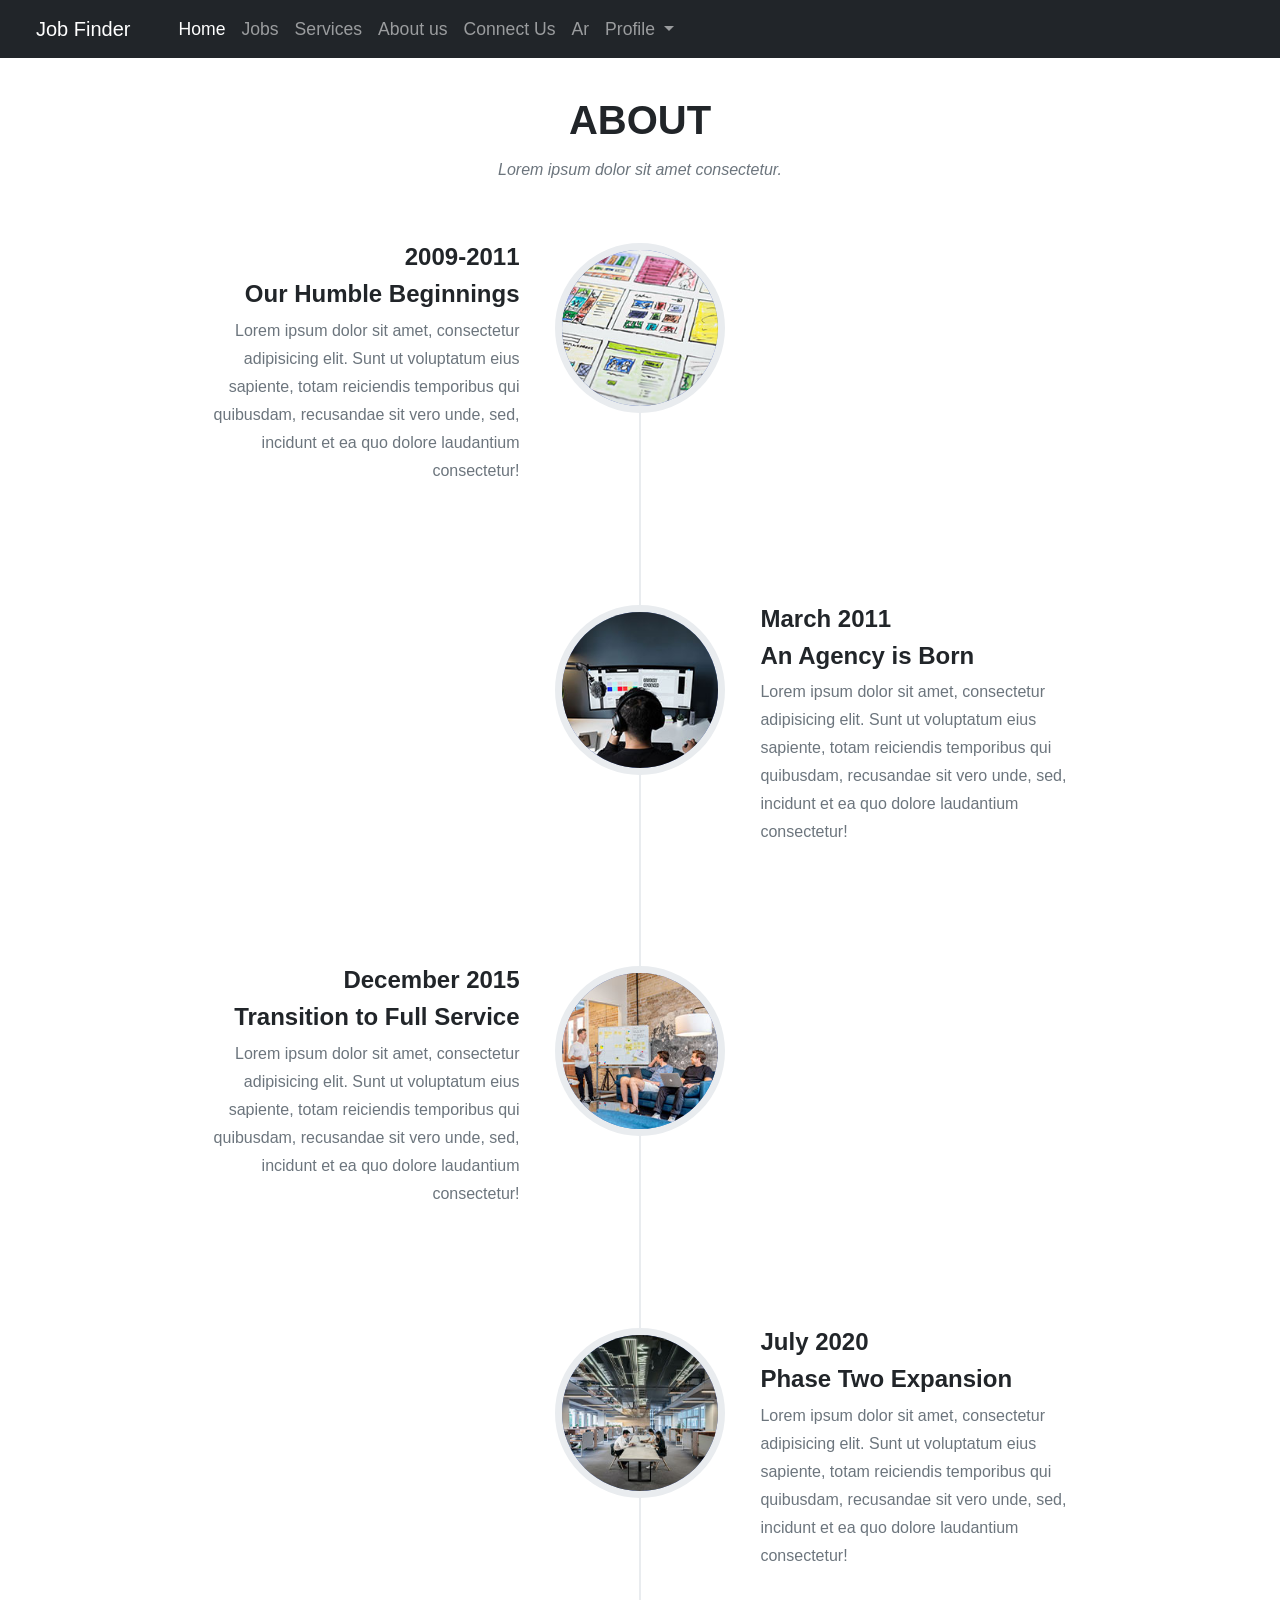
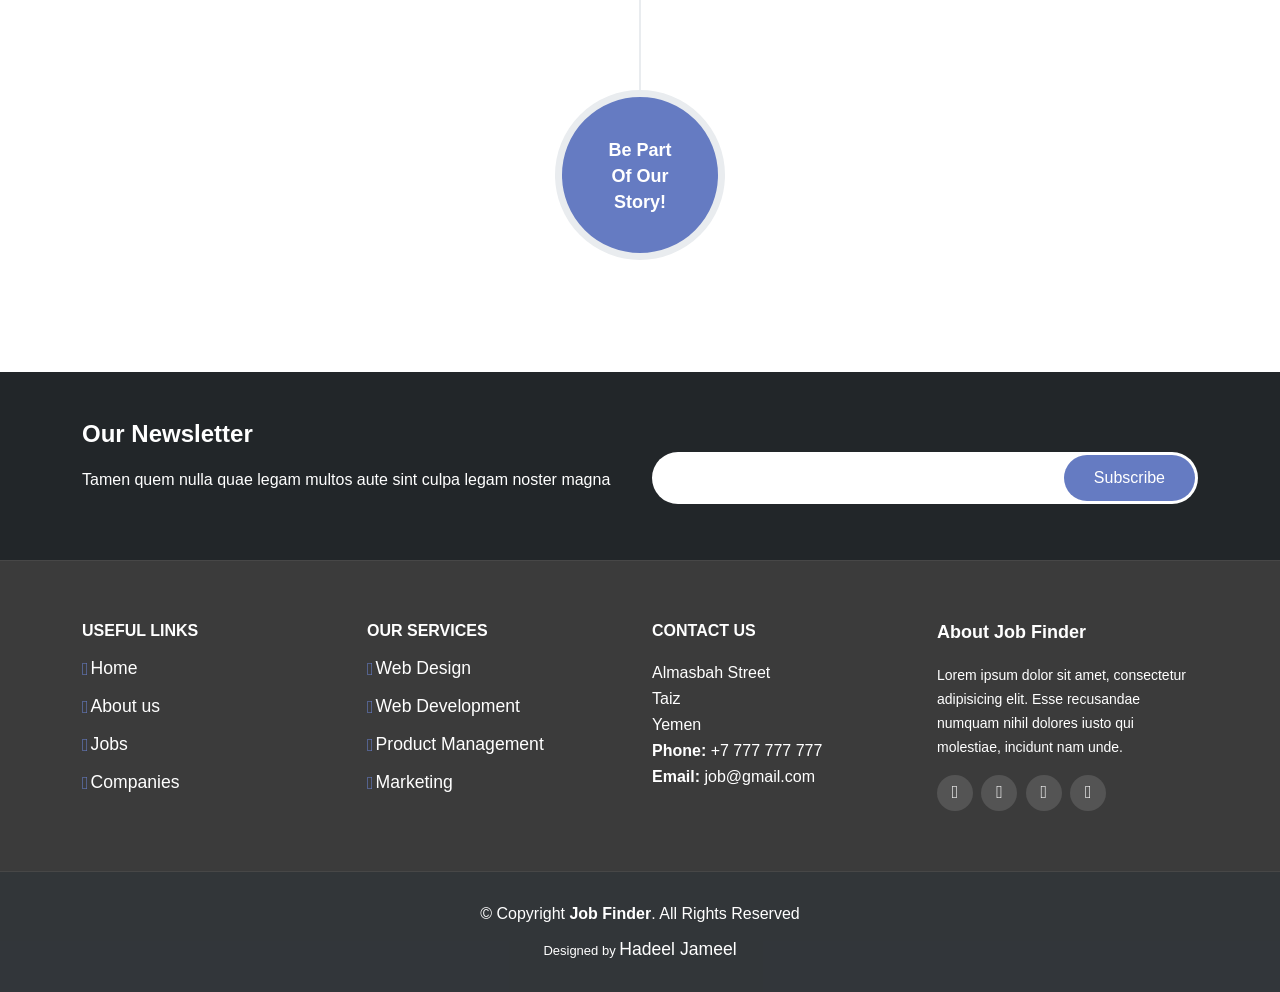
==== pages/about.html @ 4962c785 "about, connect us, and un commplet home pages" ====
<!DOCTYPE html>
<html lang="en">
<head>
    <meta charset="UTF-8">
    <meta http-equiv="X-UA-Compatible" content="IE=edge">
    <meta name="viewport" content="width=device-width, initial-scale=1.0">
    
     <link href="../css/bootstrap.min.css" rel="stylesheet">
    <link href="../css/boxicons.min.css" rel="stylesheet">
    <link href="../css/custom.css" rel="stylesheet">
    <link href="../css/footer.css" rel="stylesheet">

    <title>About Us</title>
</head>
<body>
         <!-- nav -->
   <nav class="navbar navbar-expand-md navbar-dark bg-dark fixed-top text-white">
    <div class="container-fluid d-flex justify-content-between">
      <div class="d-flex justify-content-sm-between">
        <a class="navbar-brand px-4" href="#">Job Finder</a>
          <button class="navbar-toggler" type="button" data-bs-toggle="collapse" data-bs-target="#navbarSupportedContent" aria-controls="navbarSupportedContent" aria-expanded="false" aria-label="Toggle navigation">
            <span class="navbar-toggler-icon"></span>
          </button>
      </div>
      <div class="collapse navbar-collapse" id="navbarSupportedContent">
        <ul class="navbar-nav me-auto mb-2 mb-lg-0">
          <li class="nav-item">
            <a class="nav-link active" aria-current="page" href="../index.html">Home</a>
          </li>
          <li class="nav-item">
            <a class="nav-link" href="#">Jobs</a>
          </li>
           <li class="nav-item">
            <a class="nav-link" href="#">Services</a>
          </li>
           <li class="nav-item">
            <a class="nav-link" href="about.html">About us</a>
          </li>
           <li class="nav-item">
            <a class="nav-link" href="connect.html">Connect Us</a>
          </li>
          <li class="nav-item">
            <a class="nav-link" href="#">Ar</a>
          </li>

          <li class="nav-item dropdown">
            <a class="nav-link dropdown-toggle" href="#" id="navbarDropdown" role="button" data-bs-toggle="dropdown" aria-expanded="false">
              Profile 
            </a>
            <ul class="dropdown-menu dropdown-menu-dark" aria-labelledby="navbarDropdown">
              <li><a class="dropdown-item" href="#" data-bs-toggle="modal" data-bs-target="#ModalForm">LogIn</a></li>
              <li><a class="dropdown-item" href="#"data-bs-toggle="modal" data-bs-target="#SignForm">Sign Up</a></li>
            </ul>
          </li>
        
        </ul>
      </div>
    </div>
  </nav>

  <!-- LogIn Modal -->
  <section class="modal fade" id="ModalForm" tabindex="-1" aria-hidden="true"style="display: none;">
    <div class="modal-dialog modal-dialog-centered">
      <div class="modal-content">
          <!-- Login Form -->
          <form action="">
            <div class="modal-header">
              <h5 class="modal-title">Login Form</h5>
              <button type="button" class="btn-close" data-bs-dismiss="modal" aria-label="Close"></button>
            </div>
            <div class="modal-body">
              <div class="mb-3">
                  <label for="Username">Username<span class="text-danger">*</span></label>
                  <input type="text" name="username" class="form-control" id="Username" placeholder="Enter Username">
              </div>

              <div class="mb-3">
                  <label for="Password">Password<span class="text-danger">*</span></label>
                  <input type="password" name="password" class="form-control" id="Password" placeholder="Enter Password">
              </div>
              <div class="mb-3">
                  <input class="form-check-input" type="checkbox" value="" id="remember" required>
                  <label class="form-check-label" for="remember">Remember Me</label>
                  <a href="#" class="float-end">Forgot Password</a>
              </div>
            </div>
            <div class="modal-footer pt-4">                  
              <button type="button" class="btn btn-dark mx-auto w-100">Login</button>
            </div>
            <p class="text-center">Not yet account, <a href="#" data-bs-toggle="modal" data-bs-target="#SignForm"
            data-bs-dismiss="modal" >Signup</a></p> 
        </form>
      </div>
    </div>
  </section>

  <!-- sign up Modal -->
  <section class="modal fade" id="SignForm" tabindex="-1" aria-hidden="true"style="display: none;">
    <div class="modal-dialog modal-dialog-centered">
      <div class="modal-content">
            <form action="" class="mt-5 border p-4 bg-light shadow">
                <div class="modal-header">
                  <h5 class="modal-title">Create Your Account</h5>
                  <button type="button" class="btn-close" data-bs-dismiss="modal" aria-label="Close"></button>
                </div>
                <div class="row">
                    <div class="mb-3 col-md-6">
                        <label>First Name<span class="text-danger">*</span></label>
                        <input type="text" name="fname" class="form-control" placeholder="Enter First Name">
                    </div>

                    <div class="mb-3 col-md-6">
                        <label>Last Name<span class="text-danger">*</span></label>
                        <input type="text" name="Lname" class="form-control" placeholder="Enter Last Name">
                    </div>

                      <div class="mb-3 col-md-12">
                          <label>Password<span class="text-danger">*</span></label>
                          <input type="password" name="password" class="form-control" placeholder="Enter Password">
                      </div>
                      <div class="mb-3 col-md-12">
                          <label>Confirm Password<span class="text-danger">*</span></label>
                          <input type="password" name="confirmpassword" class="form-control" placeholder="Confirm Password">
                      </div>
                      <div class="col-md-12">
                          <button type="button"
                          class="btn btn-dark mx-auto w-100">Signup Now</button>
                  </div>
              </div>
             <p class="text-center mt-3 text-secondary">If you have account, Please <a href="#" data-bs-toggle="modal" data-bs-target="#ModalForm"data-bs-dismiss="modal">Login Now</a></p>

            </form>
          </div>
      </div>
    </div>
  </section>
    
    <!-- About-->
    <section class="page-section" id="about">
            <div class="container">
                <div class="text-center">
                    <h2 class="section-heading text-uppercase">About</h2>
                    <h3 class="section-subheading text-muted">Lorem ipsum dolor sit amet consectetur.</h3>
                </div>
                <ul class="timeline">
                    <li>
                        <div class="timeline-image"><img class="rounded-circle img-fluid" src="../assets/img/about/1.jpg" alt="..." /></div>
                        <div class="timeline-panel">
                            <div class="timeline-heading">
                                <h4>2009-2011</h4>
                                <h4 class="subheading">Our Humble Beginnings</h4>
                            </div>
                            <div class="timeline-body"><p class="text-muted">Lorem ipsum dolor sit amet, consectetur adipisicing elit. Sunt ut voluptatum eius sapiente, totam reiciendis temporibus qui quibusdam, recusandae sit vero unde, sed, incidunt et ea quo dolore laudantium consectetur!</p></div>
                        </div>
                    </li>
                    <li class="timeline-inverted">
                        <div class="timeline-image"><img class="rounded-circle img-fluid" src="../assets/img/about/2.jpg" alt="..." /></div>
                        <div class="timeline-panel">
                            <div class="timeline-heading">
                                <h4>March 2011</h4>
                                <h4 class="subheading">An Agency is Born</h4>
                            </div>
                            <div class="timeline-body"><p class="text-muted">Lorem ipsum dolor sit amet, consectetur adipisicing elit. Sunt ut voluptatum eius sapiente, totam reiciendis temporibus qui quibusdam, recusandae sit vero unde, sed, incidunt et ea quo dolore laudantium consectetur!</p></div>
                        </div>
                    </li>
                    <li>
                        <div class="timeline-image"><img class="rounded-circle img-fluid" src="../assets/img/about/3.jpg" alt="..." /></div>
                        <div class="timeline-panel">
                            <div class="timeline-heading">
                                <h4>December 2015</h4>
                                <h4 class="subheading">Transition to Full Service</h4>
                            </div>
                            <div class="timeline-body"><p class="text-muted">Lorem ipsum dolor sit amet, consectetur adipisicing elit. Sunt ut voluptatum eius sapiente, totam reiciendis temporibus qui quibusdam, recusandae sit vero unde, sed, incidunt et ea quo dolore laudantium consectetur!</p></div>
                        </div>
                    </li>
                    <li class="timeline-inverted">
                        <div class="timeline-image"><img class="rounded-circle img-fluid" src="../assets/img/about/4.jpg" alt="..." /></div>
                        <div class="timeline-panel">
                            <div class="timeline-heading">
                                <h4>July 2020</h4>
                                <h4 class="subheading">Phase Two Expansion</h4>
                            </div>
                            <div class="timeline-body"><p class="text-muted">Lorem ipsum dolor sit amet, consectetur adipisicing elit. Sunt ut voluptatum eius sapiente, totam reiciendis temporibus qui quibusdam, recusandae sit vero unde, sed, incidunt et ea quo dolore laudantium consectetur!</p></div>
                        </div>
                    </li>
                    <li class="timeline-inverted">
                        <div class="timeline-image">
                            <h4>
                                Be Part
                                <br />
                                Of Our
                                <br />
                                Story!
                            </h4>
                        </div>
                    </li>
                </ul>
            </div>
    </section>
    
    <!-- Footer -->
    <footer id="footer">
    <div class="footer-newsletter">
        <div class="container">
            <div class="row">
                <div class="col-lg-6">
                    <h4>Our Newsletter</h4>
                    <p>Tamen quem nulla quae legam multos aute sint culpa legam noster magna</p>
                </div>
                <div class="col-lg-6">
                    <form action="" method="post"> <input type="email" name="email"><input type="submit" value="Subscribe"> </form>
                </div>
            </div>
        </div>
    </div>
    <div class="footer-top">
        <div class="container">
            <div class="row">
                <div class="col-lg-3 col-md-6 footer-links">
                    <h4>Useful Links</h4>
                    <ul>
                        <li><i class="bx bx-chevron-right"></i> <a href="#">Home</a></li>
                        <li><i class="bx bx-chevron-right"></i> <a href="#">About us</a></li>
                        <!-- <li><i class="bx bx-chevron-right"></i> <a href="#">Services</a></li> -->
                        <li><i class="bx bx-chevron-right"></i> <a href="#">Jobs</a></li>
                        <li><i class="bx bx-chevron-right"></i> <a href="#">Companies</a></li>
                    </ul>
                </div>
                <div class="col-lg-3 col-md-6 footer-links">
                    <h4>Our Services</h4>
                    <ul>
                        <li><i class="bx bx-chevron-right"></i> <a href="#">Web Design</a></li>
                        <li><i class="bx bx-chevron-right"></i> <a href="#">Web Development</a></li>
                        <li><i class="bx bx-chevron-right"></i> <a href="#">Product Management</a></li>
                        <li><i class="bx bx-chevron-right"></i> <a href="#">Marketing</a></li>
                        <!-- <li><i class="bx bx-chevron-right"></i> <a href="#">Graphic Design</a></li> -->
                    </ul>
                </div>
                <div class="col-lg-3 col-md-6 footer-contact">
                    <h4>Contact Us</h4>
                    <p> Almasbah Street <br> Taiz<br> Yemen <br> <strong>Phone:</strong> +7 777 777 777<br> <strong>Email:</strong> job@gmail.com<br> </p>
                </div>
                <div class="col-lg-3 col-md-6 footer-info">
                    <h3>About Job Finder</h3>
                    <p>Lorem ipsum dolor sit amet, consectetur adipisicing elit. Esse recusandae numquam nihil dolores iusto qui molestiae, incidunt nam unde. </p>
                    <div class="social-links mt-3"> <a href="#" class="twitter"><i class="bx bxl-twitter"></i></a> <a href="#" class="facebook"><i class="bx bxl-facebook"></i></a> <a href="#" class="instagram"><i class="bx bxl-instagram"></i></a> <a href="#" class="linkedin"><i class="bx bxl-linkedin"></i></a> </div>
                </div>
            </div>
        </div>
    </div>
    <div class="container">
        <div class="copyright"> © Copyright <strong><span>Job Finder</span></strong>. All Rights Reserved </div>
        <div class="credits"> Designed by <a href="#" class="btn-outline-dark text-white">Hadeel Jameel</a> </div>
    </div>
    </footer>

    <script src="../js/bootstrap.bundle.min.js"></script>
    <script src="../js/jquery.min.js"></script>
        
</body>
</html>
---- css/footer.css ----
:root {
    --main-color: #657bc2;
}

html::-webkit-scrollbar {
    width: 1rem;
}

html::-webkit-scrollbar-track {
    background: transparent;
}

html::-webkit-scrollbar-thumb {
    background: #212529eb;
}



.bg-dark {
    background: #404040;
}

#footer {
    background: #212529eb;
    padding: 0 0 30px 0;
    color: #fff;
    font-size: 16px;

}

#footer .footer-newsletter {
    padding: 50px 0;
    background: #212529eb;
}

#footer .footer-newsletter h4 {
    font-size: 24px;
    margin: 0 0 20px 0;
    padding: 0;
    line-height: 1;
    font-weight: 600
}

#footer .footer-newsletter form {
    margin-top: 30px;
    background: #fff;
    padding: 6px 10px;
    position: relative;
    border-radius: 50px
}

#footer .footer-newsletter form input[type="email"] {
    border: 0;
    padding: 8px;
    width: calc(100% - 140px)
}

#footer .footer-newsletter form input[type="submit"] {
    position: absolute;
    top: 0;
    right: 0;
    bottom: 0;
    border: 0;
    background: none;
    font-size: 16px;
    padding: 0 30px;
    margin: 3px;
    background: var(--main-color);
    color: #fff;
    transition: 0.3s;
    border-radius: 50px
}

#footer .footer-newsletter form input[type="submit"]:hover {
    background: var(--main-color)
}

#footer .footer-top {
    background: #3b3b3b;
    border-top: 1px solid #474747;
    border-bottom: 1px solid #474747;
    padding: 60px 0 30px 0
}

#footer .footer-top .footer-info {
    margin-bottom: 30px
}

#footer .footer-top .footer-info h3 {
    font-size: 18px;
    margin: 0 0 20px 0;
    padding: 2px 0 2px 0;
    line-height: 1;
    font-weight: 700
}

#footer .footer-top .footer-info p {
    font-size: 14px;
    line-height: 24px;
    margin-bottom: 0;
    font-family: "Raleway", sans-serif;
    color: #fff
}

#footer .footer-top .social-links a {
    font-size: 18px;
    display: inline-block;
    background: #545454;
    color: #fff;
    line-height: 1;
    padding: 8px 0;
    margin-right: 4px;
    border-radius: 50%;
    text-align: center;
    width: 36px;
    height: 36px;
    transition: 0.3s
}

#footer .footer-top .social-links a:hover {
    background: var(--main-color);
    color: #fff;
    text-decoration: none
}

#footer .footer-top h4 {
    font-size: 16px;
    font-weight: bold;
    color: #fff;
    text-transform: uppercase;
    position: relative;
    padding-bottom: 12px
}

#footer .footer-top .footer-links {
    margin-bottom: 30px
}

#footer .footer-top .footer-links ul {
    list-style: none;
    padding: 0;
    margin: 0
}

#footer .footer-top .footer-links ul i {
    padding-right: 2px;
    color: var(--main-color);
    font-size: 18px;
    line-height: 1
}

#footer .footer-top .footer-links ul li {
    padding: 10px 0;
    display: flex;
    align-items: center
}

#footer .footer-top .footer-links ul li:first-child {
    padding-top: 0
}

#footer .footer-top .footer-links ul a {
    color: #fff;
    transition: 0.3s;
    display: inline-block;
    line-height: 1
}

#footer .footer-top .footer-links ul a:hover {
    color: var(--main-color)
}

#footer .footer-top .footer-contact {
    margin-bottom: 30px
}

#footer .footer-top .footer-contact p {
    line-height: 26px
}

#footer .copyright {
    text-align: center;
    padding-top: 30px
}

#footer .credits {
    padding-top: 10px;
    text-align: center;
    font-size: 13px;
    color: #fff
}

a {
    color: var(--main-color);
    text-decoration: none;
    font-size: 1.1rem;

}

a :hover {
    color: var(--main-color);
}

#footer a {
    color: #fff;
}

.btn-primary {
    color: #fff;
    background-color: var(--main-color);
    border-color: var(--main-color);
}
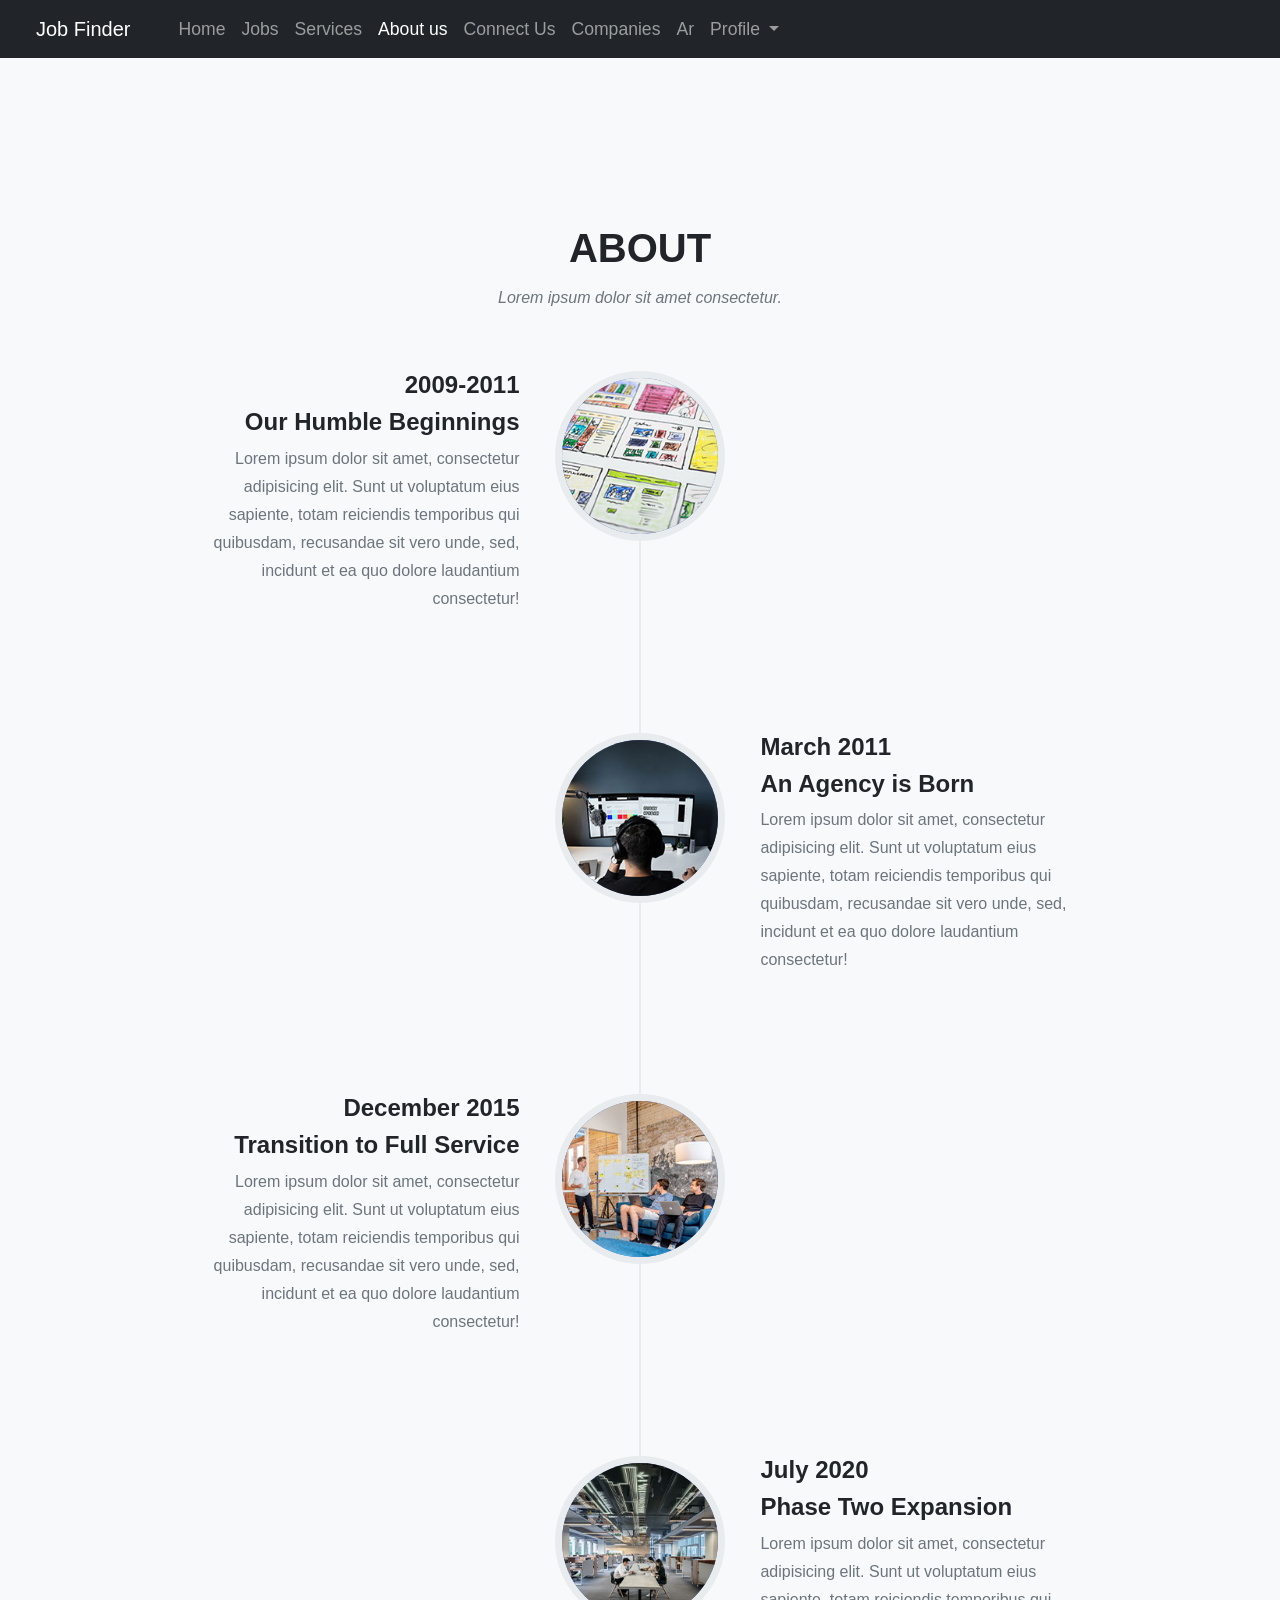
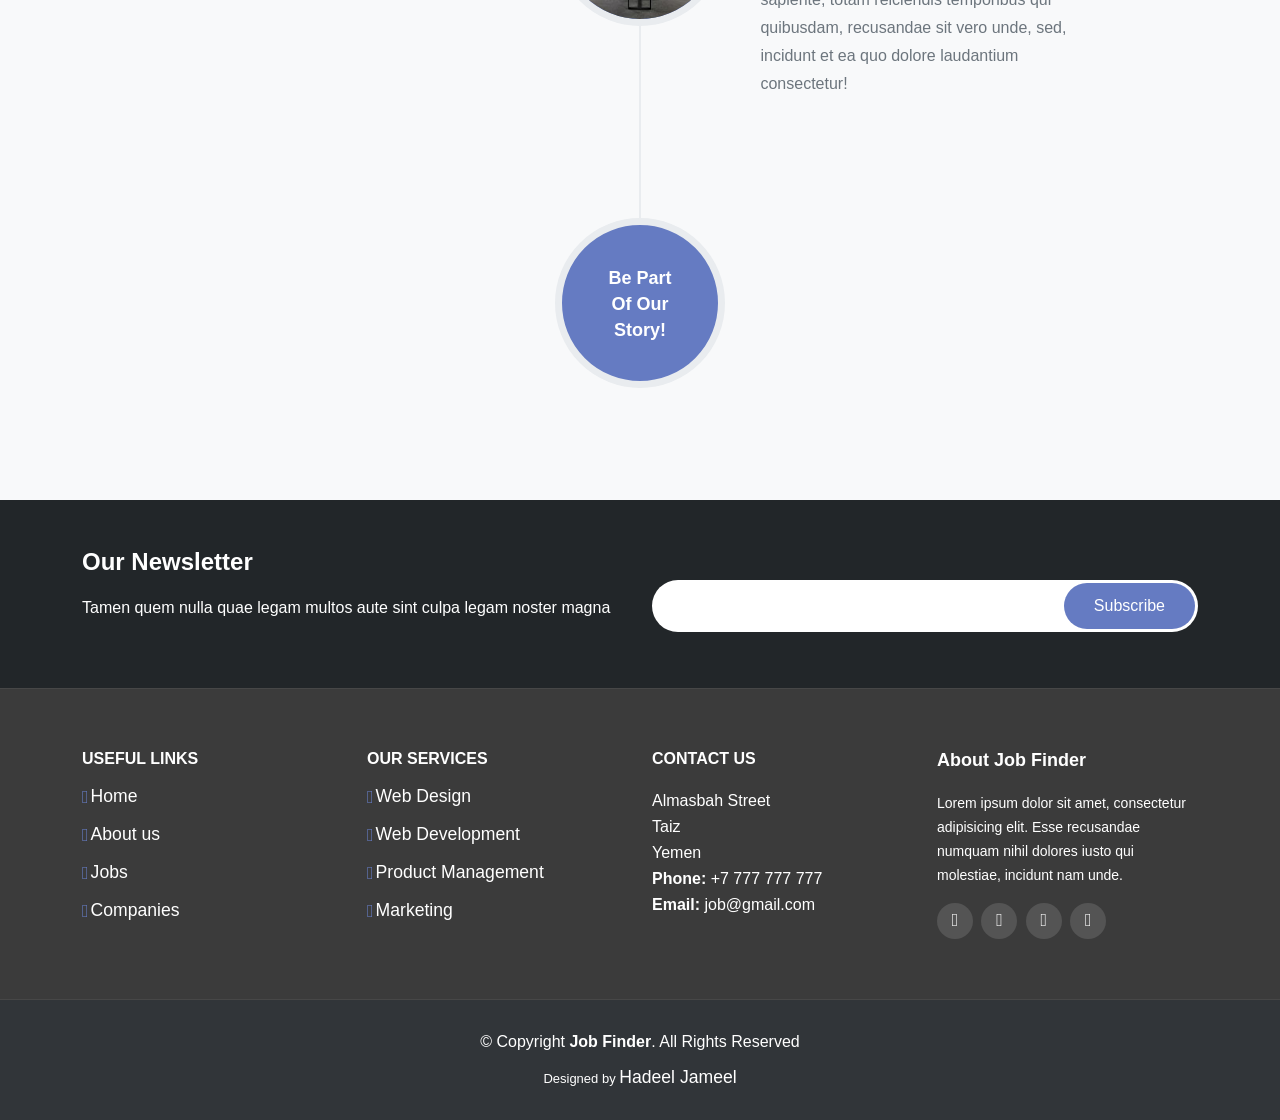
==== commit ec91da58: "user profail and some details" ====
--- a/pages/about.html
+++ b/pages/about.html
@@ -12,9 +12,9 @@
 
     <title>About Us</title>
 </head>
-<body>
-         <!-- nav -->
-   <nav class="navbar navbar-expand-md navbar-dark bg-dark fixed-top text-white">
+<body class="bg-light">
+   <!-- nav -->
+  <nav class="navbar navbar-expand-md navbar-dark bg-dark fixed-top text-white">
     <div class="container-fluid d-flex justify-content-between">
       <div class="d-flex justify-content-sm-between">
         <a class="navbar-brand px-4" href="#">Job Finder</a>
@@ -25,19 +25,22 @@
       <div class="collapse navbar-collapse" id="navbarSupportedContent">
         <ul class="navbar-nav me-auto mb-2 mb-lg-0">
           <li class="nav-item">
-            <a class="nav-link active" aria-current="page" href="../index.html">Home</a>
+            <a class="nav-link " aria-current="page" href="../index.html">Home</a>
           </li>
           <li class="nav-item">
-            <a class="nav-link" href="#">Jobs</a>
-          </li>
-           <li class="nav-item">
-            <a class="nav-link" href="#">Services</a>
-          </li>
-           <li class="nav-item">
-            <a class="nav-link" href="about.html">About us</a>
+            <a class="nav-link" href="jobs.html">Jobs</a>
+          </li>
+           <li class="nav-item">
+            <a class="nav-link" href="services.html">Services</a>
+          </li>
+           <li class="nav-item">
+            <a class="nav-link active" href="about.html">About us</a>
           </li>
            <li class="nav-item">
             <a class="nav-link" href="connect.html">Connect Us</a>
+          </li>
+           <li class="nav-item">
+            <a class="nav-link " href="companies.html">Companies</a>
           </li>
           <li class="nav-item">
             <a class="nav-link" href="#">Ar</a>
@@ -58,8 +61,9 @@
     </div>
   </nav>
 
-  <!-- LogIn Modal -->
-  <section class="modal fade" id="ModalForm" tabindex="-1" aria-hidden="true"style="display: none;">
+
+   <!-- LogIn Modal -->
+  <section class="modal fade" id="ModalForm" tabindex="-1" aria-hidden="true">
     <div class="modal-dialog modal-dialog-centered">
       <div class="modal-content">
           <!-- Login Form -->
@@ -85,7 +89,7 @@
               </div>
             </div>
             <div class="modal-footer pt-4">                  
-              <button type="button" class="btn btn-dark mx-auto w-100">Login</button>
+              <a href="../user/profaile.html" type="button" class="btn btn-dark mx-auto w-100">Login</a>
             </div>
             <p class="text-center">Not yet account, <a href="#" data-bs-toggle="modal" data-bs-target="#SignForm"
             data-bs-dismiss="modal" >Signup</a></p> 
@@ -95,9 +99,10 @@
   </section>
 
   <!-- sign up Modal -->
-  <section class="modal fade" id="SignForm" tabindex="-1" aria-hidden="true"style="display: none;">
-    <div class="modal-dialog modal-dialog-centered">
-      <div class="modal-content">
+  <section class="container">
+    <div class="modal fade" id="SignForm" tabindex="-1" aria-hidden="true">
+      <div class="modal-dialog modal-dialog-centered">
+        <div class="modal-content">
             <form action="" class="mt-5 border p-4 bg-light shadow">
                 <div class="modal-header">
                   <h5 class="modal-title">Create Your Account</h5>
@@ -123,13 +128,13 @@
                           <input type="password" name="confirmpassword" class="form-control" placeholder="Confirm Password">
                       </div>
                       <div class="col-md-12">
-                          <button type="button"
-                          class="btn btn-dark mx-auto w-100">Signup Now</button>
+                          <a href="../user/profaile.html" type="button"
+                          class="btn btn-dark mx-auto w-100">Signup Now</a>
                   </div>
               </div>
-             <p class="text-center mt-3 text-secondary">If you have account, Please <a href="#" data-bs-toggle="modal" data-bs-target="#ModalForm"data-bs-dismiss="modal">Login Now</a></p>
-
             </form>
+            <p class="text-center mt-3 text-secondary">If you have account, Please <a href="#" data-bs-toggle="modal" data-bs-target="#ModalForm"data-bs-dismiss="modal">Login Now</a></p>
+
           </div>
       </div>
     </div>
--- a/css/custom.css
+++ b/css/custom.css
@@ -0,0 +1,12517 @@
+@charset "UTF-8";
+
+body {
+    font-family: montserrat;
+}
+
+
+/*!
+* Start Bootstrap - Agency v7.0.10 (https://startbootstrap.com/theme/agency)
+* Copyright 2013-2021 Start Bootstrap
+* Licensed under MIT (https://github.com/StartBootstrap/startbootstrap-agency/blob/master/LICENSE)
+*/
+/*!
+ * Bootstrap v5.1.3 (https://getbootstrap.com/)
+ * Copyright 2011-2021 The Bootstrap Authors
+ * Copyright 2011-2021 Twitter, Inc.
+ * Licensed under MIT (https://github.com/twbs/bootstrap/blob/main/LICENSE)
+ */
+.btn-primary {
+    color: var(--main-color);
+    ;
+}
+
+:root {
+    --bs-blue: #0d6efd;
+    --bs-indigo: #6610f2;
+    --bs-purple: #6f42c1;
+    --bs-pink: #d63384;
+    --bs-red: #dc3545;
+    --bs-orange: #4e61a1;
+    --bs-yellow: #657bc2;
+    --bs-green: #198754;
+    --bs-teal: #20c997;
+    --bs-cyan: #0dcaf0;
+    --bs-white: #fff;
+    --bs-gray: #6c757d;
+    --bs-gray-dark: #343a40;
+    --bs-gray-100: #f8f9fa;
+    --bs-gray-200: #e9ecef;
+    --bs-gray-300: #dee2e6;
+    --bs-gray-400: #ced4da;
+    --bs-gray-500: #adb5bd;
+    --bs-gray-600: #6c757d;
+    --bs-gray-700: #495057;
+    --bs-gray-800: #343a40;
+    --bs-gray-900: #212529;
+    --bs-primary: #657bc2;
+    --bs-secondary: #6c757d;
+    --bs-success: #198754;
+    --bs-info: #0dcaf0;
+    --bs-warning: #657bc2;
+    --bs-danger: #dc3545;
+    --bs-light: #f8f9fa;
+    --bs-dark: #212529;
+    --bs-primary-rgb: 255, 200, 0;
+    --bs-secondary-rgb: 108, 117, 125;
+    --bs-success-rgb: 25, 135, 84;
+    --bs-info-rgb: 13, 202, 240;
+    --bs-warning-rgb: 255, 200, 0;
+    --bs-danger-rgb: 220, 53, 69;
+    --bs-light-rgb: 248, 249, 250;
+    --bs-dark-rgb: 33, 37, 41;
+    --bs-white-rgb: 255, 255, 255;
+    --bs-black-rgb: 0, 0, 0;
+    --bs-body-color-rgb: 33, 37, 41;
+    --bs-body-bg-rgb: 255, 255, 255;
+    --bs-font-sans-serif: system-ui, -apple-system, "Segoe UI", Roboto, "Helvetica Neue", Arial, "Noto Sans", "Liberation Sans", sans-serif, "Apple Color Emoji", "Segoe UI Emoji", "Segoe UI Symbol", "Noto Color Emoji";
+    --bs-font-monospace: SFMono-Regular, Menlo, Monaco, Consolas, "Liberation Mono", "Courier New", monospace;
+    --bs-gradient: linear-gradient(180deg, rgba(255, 255, 255, 0.15), rgba(255, 255, 255, 0));
+    --bs-body-font-family: Roboto Slab, -apple-system, BlinkMacSystemFont, Segoe UI, Roboto, Helvetica Neue, Arial, sans-serif, Apple Color Emoji, Segoe UI Emoji, Segoe UI Symbol, Noto Color Emoji;
+    --bs-body-font-size: 1rem;
+    --bs-body-font-weight: 400;
+    --bs-body-line-height: 1.5;
+    --bs-body-color: #212529;
+    --bs-body-bg: #fff;
+}
+
+*,
+*::before,
+*::after {
+    box-sizing: border-box;
+}
+
+@media (prefers-reduced-motion: no-preference) {
+    :root {
+        scroll-behavior: smooth;
+    }
+}
+
+body {
+    margin: 0;
+    font-family: var(--bs-body-font-family);
+    font-size: var(--bs-body-font-size);
+    font-weight: var(--bs-body-font-weight);
+    line-height: var(--bs-body-line-height);
+    color: var(--bs-body-color);
+    text-align: var(--bs-body-text-align);
+    background-color: var(--bs-body-bg);
+    -webkit-text-size-adjust: 100%;
+    -webkit-tap-highlight-color: rgba(0, 0, 0, 0);
+}
+
+hr {
+    margin: 1rem 0;
+    color: inherit;
+    background-color: currentColor;
+    border: 0;
+    opacity: 0.25;
+}
+
+hr:not([size]) {
+    height: 1px;
+}
+
+h6, .h6, h5, .h5, h4, .h4, h3, .h3, h2, .h2, h1, .h1 {
+    margin-top: 0;
+    margin-bottom: 0.5rem;
+    font-family: "Montserrat", -apple-system, BlinkMacSystemFont, "Segoe UI", Roboto, "Helvetica Neue", Arial, sans-serif, "Apple Color Emoji", "Segoe UI Emoji", "Segoe UI Symbol", "Noto Color Emoji";
+    font-weight: 700;
+    line-height: 1.2;
+}
+
+h1, .h1 {
+    font-size: calc(1.375rem + 1.5vw);
+}
+
+@media (min-width: 1200px) {
+    h1, .h1 {
+        font-size: 2.5rem;
+    }
+}
+
+h2, .h2 {
+    font-size: calc(1.325rem + 0.9vw);
+}
+
+@media (min-width: 1200px) {
+    h2, .h2 {
+        font-size: 2rem;
+    }
+}
+
+h3, .h3 {
+    font-size: calc(1.3rem + 0.6vw);
+}
+
+@media (min-width: 1200px) {
+    h3, .h3 {
+        font-size: 1.75rem;
+    }
+}
+
+h4, .h4 {
+    font-size: calc(1.275rem + 0.3vw);
+}
+
+@media (min-width: 1200px) {
+    h4, .h4 {
+        font-size: 1.5rem;
+    }
+}
+
+h5, .h5 {
+    font-size: 1.25rem;
+}
+
+h6, .h6 {
+    font-size: 1rem;
+}
+
+p {
+    margin-top: 0;
+    margin-bottom: 1rem;
+}
+
+abbr[title],
+abbr[data-bs-original-title] {
+    -webkit-text-decoration: underline dotted;
+    text-decoration: underline dotted;
+    cursor: help;
+    -webkit-text-decoration-skip-ink: none;
+    text-decoration-skip-ink: none;
+}
+
+address {
+    margin-bottom: 1rem;
+    font-style: normal;
+    line-height: inherit;
+}
+
+ol,
+ul {
+    padding-left: 2rem;
+}
+
+ol,
+ul,
+dl {
+    margin-top: 0;
+    margin-bottom: 1rem;
+}
+
+ol ol,
+ul ul,
+ol ul,
+ul ol {
+    margin-bottom: 0;
+}
+
+dt {
+    font-weight: 700;
+}
+
+dd {
+    margin-bottom: 0.5rem;
+    margin-left: 0;
+}
+
+blockquote {
+    margin: 0 0 1rem;
+}
+
+b,
+strong {
+    font-weight: bolder;
+}
+
+small, .small {
+    font-size: 0.875em;
+}
+
+mark, .mark {
+    padding: 0.2em;
+    background-color: #fcf8e3;
+}
+
+sub,
+sup {
+    position: relative;
+    font-size: 0.75em;
+    line-height: 0;
+    vertical-align: baseline;
+}
+
+sub {
+    bottom: -0.25em;
+}
+
+sup {
+    top: -0.5em;
+}
+
+a {
+    color: var(--main-color);
+    text-decoration: underline;
+}
+
+a:hover {
+    color: #cca000;
+}
+
+a:not([href]):not([class]), a:not([href]):not([class]):hover {
+    color: inherit;
+    text-decoration: none;
+}
+
+pre,
+code,
+kbd,
+samp {
+    font-family: var(--bs-font-monospace);
+    font-size: 1em;
+    direction: ltr
+        /* rtl:ignore */
+    ;
+    unicode-bidi: bidi-override;
+}
+
+pre {
+    display: block;
+    margin-top: 0;
+    margin-bottom: 1rem;
+    overflow: auto;
+    font-size: 0.875em;
+}
+
+pre code {
+    font-size: inherit;
+    color: inherit;
+    word-break: normal;
+}
+
+code {
+    font-size: 0.875em;
+    color: #d63384;
+    word-wrap: break-word;
+}
+
+a>code {
+    color: inherit;
+}
+
+kbd {
+    padding: 0.2rem 0.4rem;
+    font-size: 0.875em;
+    color: #fff;
+    background-color: #212529;
+    border-radius: 0.2rem;
+}
+
+kbd kbd {
+    padding: 0;
+    font-size: 1em;
+    font-weight: 700;
+}
+
+figure {
+    margin: 0 0 1rem;
+}
+
+img,
+svg {
+    vertical-align: middle;
+}
+
+table {
+    caption-side: bottom;
+    border-collapse: collapse;
+}
+
+caption {
+    padding-top: 0.5rem;
+    padding-bottom: 0.5rem;
+    color: #6c757d;
+    text-align: left;
+}
+
+th {
+    text-align: inherit;
+    text-align: -webkit-match-parent;
+}
+
+thead,
+tbody,
+tfoot,
+tr,
+td,
+th {
+    border-color: inherit;
+    border-style: solid;
+    border-width: 0;
+}
+
+label {
+    display: inline-block;
+}
+
+button {
+    border-radius: 0;
+}
+
+button:focus:not(:focus-visible) {
+    outline: 0;
+}
+
+input,
+button,
+select,
+optgroup,
+textarea {
+    margin: 0;
+    font-family: inherit;
+    font-size: inherit;
+    line-height: inherit;
+}
+
+button,
+select {
+    text-transform: none;
+}
+
+[role=button] {
+    cursor: pointer;
+}
+
+select {
+    word-wrap: normal;
+}
+
+select:disabled {
+    opacity: 1;
+}
+
+[list]::-webkit-calendar-picker-indicator {
+    display: none;
+}
+
+button,
+[type=button],
+[type=reset],
+[type=submit] {
+    -webkit-appearance: button;
+}
+
+button:not(:disabled),
+[type=button]:not(:disabled),
+[type=reset]:not(:disabled),
+[type=submit]:not(:disabled) {
+    cursor: pointer;
+}
+
+::-moz-focus-inner {
+    padding: 0;
+    border-style: none;
+}
+
+textarea {
+    resize: vertical;
+}
+
+fieldset {
+    min-width: 0;
+    padding: 0;
+    margin: 0;
+    border: 0;
+}
+
+legend {
+    float: left;
+    width: 100%;
+    padding: 0;
+    margin-bottom: 0.5rem;
+    font-size: calc(1.275rem + 0.3vw);
+    line-height: inherit;
+}
+
+@media (min-width: 1200px) {
+    legend {
+        font-size: 1.5rem;
+    }
+}
+
+legend+* {
+    clear: left;
+}
+
+::-webkit-datetime-edit-fields-wrapper,
+::-webkit-datetime-edit-text,
+::-webkit-datetime-edit-minute,
+::-webkit-datetime-edit-hour-field,
+::-webkit-datetime-edit-day-field,
+::-webkit-datetime-edit-month-field,
+::-webkit-datetime-edit-year-field {
+    padding: 0;
+}
+
+::-webkit-inner-spin-button {
+    height: auto;
+}
+
+[type=search] {
+    outline-offset: -2px;
+    -webkit-appearance: textfield;
+}
+
+/* rtl:raw:
+[type="tel"],
+[type="url"],
+[type="email"],
+[type="number"] {
+  direction: ltr;
+}
+*/
+::-webkit-search-decoration {
+    -webkit-appearance: none;
+}
+
+::-webkit-color-swatch-wrapper {
+    padding: 0;
+}
+
+::-webkit-file-upload-button {
+    font: inherit;
+}
+
+::file-selector-button {
+    font: inherit;
+}
+
+::-webkit-file-upload-button {
+    font: inherit;
+    -webkit-appearance: button;
+}
+
+output {
+    display: inline-block;
+}
+
+iframe {
+    border: 0;
+}
+
+summary {
+    display: list-item;
+    cursor: pointer;
+}
+
+progress {
+    vertical-align: baseline;
+}
+
+[hidden] {
+    display: none !important;
+}
+
+.lead {
+    font-size: 1.25rem;
+    font-weight: 300;
+}
+
+.display-1 {
+    font-size: calc(1.625rem + 4.5vw);
+    font-weight: 300;
+    line-height: 1.2;
+}
+
+@media (min-width: 1200px) {
+    .display-1 {
+        font-size: 5rem;
+    }
+}
+
+.display-2 {
+    font-size: calc(1.575rem + 3.9vw);
+    font-weight: 300;
+    line-height: 1.2;
+}
+
+@media (min-width: 1200px) {
+    .display-2 {
+        font-size: 4.5rem;
+    }
+}
+
+.display-3 {
+    font-size: calc(1.525rem + 3.3vw);
+    font-weight: 300;
+    line-height: 1.2;
+}
+
+@media (min-width: 1200px) {
+    .display-3 {
+        font-size: 4rem;
+    }
+}
+
+.display-4 {
+    font-size: calc(1.475rem + 2.7vw);
+    font-weight: 300;
+    line-height: 1.2;
+}
+
+@media (min-width: 1200px) {
+    .display-4 {
+        font-size: 3.5rem;
+    }
+}
+
+.display-5 {
+    font-size: calc(1.425rem + 2.1vw);
+    font-weight: 300;
+    line-height: 1.2;
+}
+
+@media (min-width: 1200px) {
+    .display-5 {
+        font-size: 3rem;
+    }
+}
+
+.display-6 {
+    font-size: calc(1.375rem + 1.5vw);
+    font-weight: 300;
+    line-height: 1.2;
+}
+
+@media (min-width: 1200px) {
+    .display-6 {
+        font-size: 2.5rem;
+    }
+}
+
+.list-unstyled {
+    padding-left: 0;
+    list-style: none;
+}
+
+.list-inline {
+    padding-left: 0;
+    list-style: none;
+}
+
+.list-inline-item {
+    display: inline-block;
+}
+
+.list-inline-item:not(:last-child) {
+    margin-right: 0.5rem;
+}
+
+.initialism {
+    font-size: 0.875em;
+    text-transform: uppercase;
+}
+
+.blockquote {
+    margin-bottom: 1rem;
+    font-size: 1.25rem;
+}
+
+.blockquote> :last-child {
+    margin-bottom: 0;
+}
+
+.blockquote-footer {
+    margin-top: -1rem;
+    margin-bottom: 1rem;
+    font-size: 0.875em;
+    color: #6c757d;
+}
+
+.blockquote-footer::before {
+    content: "— ";
+}
+
+.img-fluid {
+    max-width: 100%;
+    height: auto;
+}
+
+.img-thumbnail {
+    padding: 0.25rem;
+    background-color: #fff;
+    border: 1px solid #dee2e6;
+    border-radius: 0.25rem;
+    max-width: 100%;
+    height: auto;
+}
+
+.figure {
+    display: inline-block;
+}
+
+.figure-img {
+    margin-bottom: 0.5rem;
+    line-height: 1;
+}
+
+.figure-caption {
+    font-size: 0.875em;
+    color: #6c757d;
+}
+
+.container,
+.container-fluid,
+.container-xxl,
+.container-xl,
+.container-lg,
+.container-md,
+.container-sm {
+    width: 100%;
+    padding-right: var(--bs-gutter-x, 0.75rem);
+    padding-left: var(--bs-gutter-x, 0.75rem);
+    margin-right: auto;
+    margin-left: auto;
+}
+
+@media (min-width: 576px) {
+    .container-sm, .container {
+        max-width: 540px;
+    }
+}
+
+@media (min-width: 768px) {
+    .container-md, .container-sm, .container {
+        max-width: 720px;
+    }
+}
+
+@media (min-width: 992px) {
+    .container-lg, .container-md, .container-sm, .container {
+        max-width: 960px;
+    }
+}
+
+@media (min-width: 1200px) {
+    .container-xl, .container-lg, .container-md, .container-sm, .container {
+        max-width: 1140px;
+    }
+}
+
+@media (min-width: 1400px) {
+    .container-xxl, .container-xl, .container-lg, .container-md, .container-sm, .container {
+        max-width: 1320px;
+    }
+}
+
+.row {
+    --bs-gutter-x: 1.5rem;
+    --bs-gutter-y: 0;
+    display: flex;
+    flex-wrap: wrap;
+    margin-top: calc(-1 * var(--bs-gutter-y));
+    margin-right: calc(-0.5 * var(--bs-gutter-x));
+    margin-left: calc(-0.5 * var(--bs-gutter-x));
+}
+
+.row>* {
+    flex-shrink: 0;
+    width: 100%;
+    max-width: 100%;
+    padding-right: calc(var(--bs-gutter-x) * 0.5);
+    padding-left: calc(var(--bs-gutter-x) * 0.5);
+    margin-top: var(--bs-gutter-y);
+}
+
+.col {
+    flex: 1 0 0%;
+}
+
+.row-cols-auto>* {
+    flex: 0 0 auto;
+    width: auto;
+}
+
+.row-cols-1>* {
+    flex: 0 0 auto;
+    width: 100%;
+}
+
+.row-cols-2>* {
+    flex: 0 0 auto;
+    width: 50%;
+}
+
+.row-cols-3>* {
+    flex: 0 0 auto;
+    width: 33.3333333333%;
+}
+
+.row-cols-4>* {
+    flex: 0 0 auto;
+    width: 25%;
+}
+
+.row-cols-5>* {
+    flex: 0 0 auto;
+    width: 20%;
+}
+
+.row-cols-6>* {
+    flex: 0 0 auto;
+    width: 16.6666666667%;
+}
+
+.col-auto {
+    flex: 0 0 auto;
+    width: auto;
+}
+
+.col-1 {
+    flex: 0 0 auto;
+    width: 8.33333333%;
+}
+
+.col-2 {
+    flex: 0 0 auto;
+    width: 16.66666667%;
+}
+
+.col-3 {
+    flex: 0 0 auto;
+    width: 25%;
+}
+
+.col-4 {
+    flex: 0 0 auto;
+    width: 33.33333333%;
+}
+
+.col-5 {
+    flex: 0 0 auto;
+    width: 41.66666667%;
+}
+
+.col-6 {
+    flex: 0 0 auto;
+    width: 50%;
+}
+
+.col-7 {
+    flex: 0 0 auto;
+    width: 58.33333333%;
+}
+
+.col-8 {
+    flex: 0 0 auto;
+    width: 66.66666667%;
+}
+
+.col-9 {
+    flex: 0 0 auto;
+    width: 75%;
+}
+
+.col-10 {
+    flex: 0 0 auto;
+    width: 83.33333333%;
+}
+
+.col-11 {
+    flex: 0 0 auto;
+    width: 91.66666667%;
+}
+
+.col-12 {
+    flex: 0 0 auto;
+    width: 100%;
+}
+
+.offset-1 {
+    margin-left: 8.33333333%;
+}
+
+.offset-2 {
+    margin-left: 16.66666667%;
+}
+
+.offset-3 {
+    margin-left: 25%;
+}
+
+.offset-4 {
+    margin-left: 33.33333333%;
+}
+
+.offset-5 {
+    margin-left: 41.66666667%;
+}
+
+.offset-6 {
+    margin-left: 50%;
+}
+
+.offset-7 {
+    margin-left: 58.33333333%;
+}
+
+.offset-8 {
+    margin-left: 66.66666667%;
+}
+
+.offset-9 {
+    margin-left: 75%;
+}
+
+.offset-10 {
+    margin-left: 83.33333333%;
+}
+
+.offset-11 {
+    margin-left: 91.66666667%;
+}
+
+.g-0,
+.gx-0 {
+    --bs-gutter-x: 0;
+}
+
+.g-0,
+.gy-0 {
+    --bs-gutter-y: 0;
+}
+
+.g-1,
+.gx-1 {
+    --bs-gutter-x: 0.25rem;
+}
+
+.g-1,
+.gy-1 {
+    --bs-gutter-y: 0.25rem;
+}
+
+.g-2,
+.gx-2 {
+    --bs-gutter-x: 0.5rem;
+}
+
+.g-2,
+.gy-2 {
+    --bs-gutter-y: 0.5rem;
+}
+
+.g-3,
+.gx-3 {
+    --bs-gutter-x: 1rem;
+}
+
+.g-3,
+.gy-3 {
+    --bs-gutter-y: 1rem;
+}
+
+.g-4,
+.gx-4 {
+    --bs-gutter-x: 1.5rem;
+}
+
+.g-4,
+.gy-4 {
+    --bs-gutter-y: 1.5rem;
+}
+
+.g-5,
+.gx-5 {
+    --bs-gutter-x: 3rem;
+}
+
+.g-5,
+.gy-5 {
+    --bs-gutter-y: 3rem;
+}
+
+@media (min-width: 576px) {
+    .col-sm {
+        flex: 1 0 0%;
+    }
+
+    .row-cols-sm-auto>* {
+        flex: 0 0 auto;
+        width: auto;
+    }
+
+    .row-cols-sm-1>* {
+        flex: 0 0 auto;
+        width: 100%;
+    }
+
+    .row-cols-sm-2>* {
+        flex: 0 0 auto;
+        width: 50%;
+    }
+
+    .row-cols-sm-3>* {
+        flex: 0 0 auto;
+        width: 33.3333333333%;
+    }
+
+    .row-cols-sm-4>* {
+        flex: 0 0 auto;
+        width: 25%;
+    }
+
+    .row-cols-sm-5>* {
+        flex: 0 0 auto;
+        width: 20%;
+    }
+
+    .row-cols-sm-6>* {
+        flex: 0 0 auto;
+        width: 16.6666666667%;
+    }
+
+    .col-sm-auto {
+        flex: 0 0 auto;
+        width: auto;
+    }
+
+    .col-sm-1 {
+        flex: 0 0 auto;
+        width: 8.33333333%;
+    }
+
+    .col-sm-2 {
+        flex: 0 0 auto;
+        width: 16.66666667%;
+    }
+
+    .col-sm-3 {
+        flex: 0 0 auto;
+        width: 25%;
+    }
+
+    .col-sm-4 {
+        flex: 0 0 auto;
+        width: 33.33333333%;
+    }
+
+    .col-sm-5 {
+        flex: 0 0 auto;
+        width: 41.66666667%;
+    }
+
+    .col-sm-6 {
+        flex: 0 0 auto;
+        width: 50%;
+    }
+
+    .col-sm-7 {
+        flex: 0 0 auto;
+        width: 58.33333333%;
+    }
+
+    .col-sm-8 {
+        flex: 0 0 auto;
+        width: 66.66666667%;
+    }
+
+    .col-sm-9 {
+        flex: 0 0 auto;
+        width: 75%;
+    }
+
+    .col-sm-10 {
+        flex: 0 0 auto;
+        width: 83.33333333%;
+    }
+
+    .col-sm-11 {
+        flex: 0 0 auto;
+        width: 91.66666667%;
+    }
+
+    .col-sm-12 {
+        flex: 0 0 auto;
+        width: 100%;
+    }
+
+    .offset-sm-0 {
+        margin-left: 0;
+    }
+
+    .offset-sm-1 {
+        margin-left: 8.33333333%;
+    }
+
+    .offset-sm-2 {
+        margin-left: 16.66666667%;
+    }
+
+    .offset-sm-3 {
+        margin-left: 25%;
+    }
+
+    .offset-sm-4 {
+        margin-left: 33.33333333%;
+    }
+
+    .offset-sm-5 {
+        margin-left: 41.66666667%;
+    }
+
+    .offset-sm-6 {
+        margin-left: 50%;
+    }
+
+    .offset-sm-7 {
+        margin-left: 58.33333333%;
+    }
+
+    .offset-sm-8 {
+        margin-left: 66.66666667%;
+    }
+
+    .offset-sm-9 {
+        margin-left: 75%;
+    }
+
+    .offset-sm-10 {
+        margin-left: 83.33333333%;
+    }
+
+    .offset-sm-11 {
+        margin-left: 91.66666667%;
+    }
+
+    .g-sm-0,
+    .gx-sm-0 {
+        --bs-gutter-x: 0;
+    }
+
+    .g-sm-0,
+    .gy-sm-0 {
+        --bs-gutter-y: 0;
+    }
+
+    .g-sm-1,
+    .gx-sm-1 {
+        --bs-gutter-x: 0.25rem;
+    }
+
+    .g-sm-1,
+    .gy-sm-1 {
+        --bs-gutter-y: 0.25rem;
+    }
+
+    .g-sm-2,
+    .gx-sm-2 {
+        --bs-gutter-x: 0.5rem;
+    }
+
+    .g-sm-2,
+    .gy-sm-2 {
+        --bs-gutter-y: 0.5rem;
+    }
+
+    .g-sm-3,
+    .gx-sm-3 {
+        --bs-gutter-x: 1rem;
+    }
+
+    .g-sm-3,
+    .gy-sm-3 {
+        --bs-gutter-y: 1rem;
+    }
+
+    .g-sm-4,
+    .gx-sm-4 {
+        --bs-gutter-x: 1.5rem;
+    }
+
+    .g-sm-4,
+    .gy-sm-4 {
+        --bs-gutter-y: 1.5rem;
+    }
+
+    .g-sm-5,
+    .gx-sm-5 {
+        --bs-gutter-x: 3rem;
+    }
+
+    .g-sm-5,
+    .gy-sm-5 {
+        --bs-gutter-y: 3rem;
+    }
+}
+
+@media (min-width: 768px) {
+    .col-md {
+        flex: 1 0 0%;
+    }
+
+    .row-cols-md-auto>* {
+        flex: 0 0 auto;
+        width: auto;
+    }
+
+    .row-cols-md-1>* {
+        flex: 0 0 auto;
+        width: 100%;
+    }
+
+    .row-cols-md-2>* {
+        flex: 0 0 auto;
+        width: 50%;
+    }
+
+    .row-cols-md-3>* {
+        flex: 0 0 auto;
+        width: 33.3333333333%;
+    }
+
+    .row-cols-md-4>* {
+        flex: 0 0 auto;
+        width: 25%;
+    }
+
+    .row-cols-md-5>* {
+        flex: 0 0 auto;
+        width: 20%;
+    }
+
+    .row-cols-md-6>* {
+        flex: 0 0 auto;
+        width: 16.6666666667%;
+    }
+
+    .col-md-auto {
+        flex: 0 0 auto;
+        width: auto;
+    }
+
+    .col-md-1 {
+        flex: 0 0 auto;
+        width: 8.33333333%;
+    }
+
+    .col-md-2 {
+        flex: 0 0 auto;
+        width: 16.66666667%;
+    }
+
+    .col-md-3 {
+        flex: 0 0 auto;
+        width: 25%;
+    }
+
+    .col-md-4 {
+        flex: 0 0 auto;
+        width: 33.33333333%;
+    }
+
+    .col-md-5 {
+        flex: 0 0 auto;
+        width: 41.66666667%;
+    }
+
+    .col-md-6 {
+        flex: 0 0 auto;
+        width: 50%;
+    }
+
+    .col-md-7 {
+        flex: 0 0 auto;
+        width: 58.33333333%;
+    }
+
+    .col-md-8 {
+        flex: 0 0 auto;
+        width: 66.66666667%;
+    }
+
+    .col-md-9 {
+        flex: 0 0 auto;
+        width: 75%;
+    }
+
+    .col-md-10 {
+        flex: 0 0 auto;
+        width: 83.33333333%;
+    }
+
+    .col-md-11 {
+        flex: 0 0 auto;
+        width: 91.66666667%;
+    }
+
+    .col-md-12 {
+        flex: 0 0 auto;
+        width: 100%;
+    }
+
+    .offset-md-0 {
+        margin-left: 0;
+    }
+
+    .offset-md-1 {
+        margin-left: 8.33333333%;
+    }
+
+    .offset-md-2 {
+        margin-left: 16.66666667%;
+    }
+
+    .offset-md-3 {
+        margin-left: 25%;
+    }
+
+    .offset-md-4 {
+        margin-left: 33.33333333%;
+    }
+
+    .offset-md-5 {
+        margin-left: 41.66666667%;
+    }
+
+    .offset-md-6 {
+        margin-left: 50%;
+    }
+
+    .offset-md-7 {
+        margin-left: 58.33333333%;
+    }
+
+    .offset-md-8 {
+        margin-left: 66.66666667%;
+    }
+
+    .offset-md-9 {
+        margin-left: 75%;
+    }
+
+    .offset-md-10 {
+        margin-left: 83.33333333%;
+    }
+
+    .offset-md-11 {
+        margin-left: 91.66666667%;
+    }
+
+    .g-md-0,
+    .gx-md-0 {
+        --bs-gutter-x: 0;
+    }
+
+    .g-md-0,
+    .gy-md-0 {
+        --bs-gutter-y: 0;
+    }
+
+    .g-md-1,
+    .gx-md-1 {
+        --bs-gutter-x: 0.25rem;
+    }
+
+    .g-md-1,
+    .gy-md-1 {
+        --bs-gutter-y: 0.25rem;
+    }
+
+    .g-md-2,
+    .gx-md-2 {
+        --bs-gutter-x: 0.5rem;
+    }
+
+    .g-md-2,
+    .gy-md-2 {
+        --bs-gutter-y: 0.5rem;
+    }
+
+    .g-md-3,
+    .gx-md-3 {
+        --bs-gutter-x: 1rem;
+    }
+
+    .g-md-3,
+    .gy-md-3 {
+        --bs-gutter-y: 1rem;
+    }
+
+    .g-md-4,
+    .gx-md-4 {
+        --bs-gutter-x: 1.5rem;
+    }
+
+    .g-md-4,
+    .gy-md-4 {
+        --bs-gutter-y: 1.5rem;
+    }
+
+    .g-md-5,
+    .gx-md-5 {
+        --bs-gutter-x: 3rem;
+    }
+
+    .g-md-5,
+    .gy-md-5 {
+        --bs-gutter-y: 3rem;
+    }
+}
+
+@media (min-width: 992px) {
+    .col-lg {
+        flex: 1 0 0%;
+    }
+
+    .row-cols-lg-auto>* {
+        flex: 0 0 auto;
+        width: auto;
+    }
+
+    .row-cols-lg-1>* {
+        flex: 0 0 auto;
+        width: 100%;
+    }
+
+    .row-cols-lg-2>* {
+        flex: 0 0 auto;
+        width: 50%;
+    }
+
+    .row-cols-lg-3>* {
+        flex: 0 0 auto;
+        width: 33.3333333333%;
+    }
+
+    .row-cols-lg-4>* {
+        flex: 0 0 auto;
+        width: 25%;
+    }
+
+    .row-cols-lg-5>* {
+        flex: 0 0 auto;
+        width: 20%;
+    }
+
+    .row-cols-lg-6>* {
+        flex: 0 0 auto;
+        width: 16.6666666667%;
+    }
+
+    .col-lg-auto {
+        flex: 0 0 auto;
+        width: auto;
+    }
+
+    .col-lg-1 {
+        flex: 0 0 auto;
+        width: 8.33333333%;
+    }
+
+    .col-lg-2 {
+        flex: 0 0 auto;
+        width: 16.66666667%;
+    }
+
+    .col-lg-3 {
+        flex: 0 0 auto;
+        width: 25%;
+    }
+
+    .col-lg-4 {
+        flex: 0 0 auto;
+        width: 33.33333333%;
+    }
+
+    .col-lg-5 {
+        flex: 0 0 auto;
+        width: 41.66666667%;
+    }
+
+    .col-lg-6 {
+        flex: 0 0 auto;
+        width: 50%;
+    }
+
+    .col-lg-7 {
+        flex: 0 0 auto;
+        width: 58.33333333%;
+    }
+
+    .col-lg-8 {
+        flex: 0 0 auto;
+        width: 66.66666667%;
+    }
+
+    .col-lg-9 {
+        flex: 0 0 auto;
+        width: 75%;
+    }
+
+    .col-lg-10 {
+        flex: 0 0 auto;
+        width: 83.33333333%;
+    }
+
+    .col-lg-11 {
+        flex: 0 0 auto;
+        width: 91.66666667%;
+    }
+
+    .col-lg-12 {
+        flex: 0 0 auto;
+        width: 100%;
+    }
+
+    .offset-lg-0 {
+        margin-left: 0;
+    }
+
+    .offset-lg-1 {
+        margin-left: 8.33333333%;
+    }
+
+    .offset-lg-2 {
+        margin-left: 16.66666667%;
+    }
+
+    .offset-lg-3 {
+        margin-left: 25%;
+    }
+
+    .offset-lg-4 {
+        margin-left: 33.33333333%;
+    }
+
+    .offset-lg-5 {
+        margin-left: 41.66666667%;
+    }
+
+    .offset-lg-6 {
+        margin-left: 50%;
+    }
+
+    .offset-lg-7 {
+        margin-left: 58.33333333%;
+    }
+
+    .offset-lg-8 {
+        margin-left: 66.66666667%;
+    }
+
+    .offset-lg-9 {
+        margin-left: 75%;
+    }
+
+    .offset-lg-10 {
+        margin-left: 83.33333333%;
+    }
+
+    .offset-lg-11 {
+        margin-left: 91.66666667%;
+    }
+
+    .g-lg-0,
+    .gx-lg-0 {
+        --bs-gutter-x: 0;
+    }
+
+    .g-lg-0,
+    .gy-lg-0 {
+        --bs-gutter-y: 0;
+    }
+
+    .g-lg-1,
+    .gx-lg-1 {
+        --bs-gutter-x: 0.25rem;
+    }
+
+    .g-lg-1,
+    .gy-lg-1 {
+        --bs-gutter-y: 0.25rem;
+    }
+
+    .g-lg-2,
+    .gx-lg-2 {
+        --bs-gutter-x: 0.5rem;
+    }
+
+    .g-lg-2,
+    .gy-lg-2 {
+        --bs-gutter-y: 0.5rem;
+    }
+
+    .g-lg-3,
+    .gx-lg-3 {
+        --bs-gutter-x: 1rem;
+    }
+
+    .g-lg-3,
+    .gy-lg-3 {
+        --bs-gutter-y: 1rem;
+    }
+
+    .g-lg-4,
+    .gx-lg-4 {
+        --bs-gutter-x: 1.5rem;
+    }
+
+    .g-lg-4,
+    .gy-lg-4 {
+        --bs-gutter-y: 1.5rem;
+    }
+
+    .g-lg-5,
+    .gx-lg-5 {
+        --bs-gutter-x: 3rem;
+    }
+
+    .g-lg-5,
+    .gy-lg-5 {
+        --bs-gutter-y: 3rem;
+    }
+}
+
+@media (min-width: 1200px) {
+    .col-xl {
+        flex: 1 0 0%;
+    }
+
+    .row-cols-xl-auto>* {
+        flex: 0 0 auto;
+        width: auto;
+    }
+
+    .row-cols-xl-1>* {
+        flex: 0 0 auto;
+        width: 100%;
+    }
+
+    .row-cols-xl-2>* {
+        flex: 0 0 auto;
+        width: 50%;
+    }
+
+    .row-cols-xl-3>* {
+        flex: 0 0 auto;
+        width: 33.3333333333%;
+    }
+
+    .row-cols-xl-4>* {
+        flex: 0 0 auto;
+        width: 25%;
+    }
+
+    .row-cols-xl-5>* {
+        flex: 0 0 auto;
+        width: 20%;
+    }
+
+    .row-cols-xl-6>* {
+        flex: 0 0 auto;
+        width: 16.6666666667%;
+    }
+
+    .col-xl-auto {
+        flex: 0 0 auto;
+        width: auto;
+    }
+
+    .col-xl-1 {
+        flex: 0 0 auto;
+        width: 8.33333333%;
+    }
+
+    .col-xl-2 {
+        flex: 0 0 auto;
+        width: 16.66666667%;
+    }
+
+    .col-xl-3 {
+        flex: 0 0 auto;
+        width: 25%;
+    }
+
+    .col-xl-4 {
+        flex: 0 0 auto;
+        width: 33.33333333%;
+    }
+
+    .col-xl-5 {
+        flex: 0 0 auto;
+        width: 41.66666667%;
+    }
+
+    .col-xl-6 {
+        flex: 0 0 auto;
+        width: 50%;
+    }
+
+    .col-xl-7 {
+        flex: 0 0 auto;
+        width: 58.33333333%;
+    }
+
+    .col-xl-8 {
+        flex: 0 0 auto;
+        width: 66.66666667%;
+    }
+
+    .col-xl-9 {
+        flex: 0 0 auto;
+        width: 75%;
+    }
+
+    .col-xl-10 {
+        flex: 0 0 auto;
+        width: 83.33333333%;
+    }
+
+    .col-xl-11 {
+        flex: 0 0 auto;
+        width: 91.66666667%;
+    }
+
+    .col-xl-12 {
+        flex: 0 0 auto;
+        width: 100%;
+    }
+
+    .offset-xl-0 {
+        margin-left: 0;
+    }
+
+    .offset-xl-1 {
+        margin-left: 8.33333333%;
+    }
+
+    .offset-xl-2 {
+        margin-left: 16.66666667%;
+    }
+
+    .offset-xl-3 {
+        margin-left: 25%;
+    }
+
+    .offset-xl-4 {
+        margin-left: 33.33333333%;
+    }
+
+    .offset-xl-5 {
+        margin-left: 41.66666667%;
+    }
+
+    .offset-xl-6 {
+        margin-left: 50%;
+    }
+
+    .offset-xl-7 {
+        margin-left: 58.33333333%;
+    }
+
+    .offset-xl-8 {
+        margin-left: 66.66666667%;
+    }
+
+    .offset-xl-9 {
+        margin-left: 75%;
+    }
+
+    .offset-xl-10 {
+        margin-left: 83.33333333%;
+    }
+
+    .offset-xl-11 {
+        margin-left: 91.66666667%;
+    }
+
+    .g-xl-0,
+    .gx-xl-0 {
+        --bs-gutter-x: 0;
+    }
+
+    .g-xl-0,
+    .gy-xl-0 {
+        --bs-gutter-y: 0;
+    }
+
+    .g-xl-1,
+    .gx-xl-1 {
+        --bs-gutter-x: 0.25rem;
+    }
+
+    .g-xl-1,
+    .gy-xl-1 {
+        --bs-gutter-y: 0.25rem;
+    }
+
+    .g-xl-2,
+    .gx-xl-2 {
+        --bs-gutter-x: 0.5rem;
+    }
+
+    .g-xl-2,
+    .gy-xl-2 {
+        --bs-gutter-y: 0.5rem;
+    }
+
+    .g-xl-3,
+    .gx-xl-3 {
+        --bs-gutter-x: 1rem;
+    }
+
+    .g-xl-3,
+    .gy-xl-3 {
+        --bs-gutter-y: 1rem;
+    }
+
+    .g-xl-4,
+    .gx-xl-4 {
+        --bs-gutter-x: 1.5rem;
+    }
+
+    .g-xl-4,
+    .gy-xl-4 {
+        --bs-gutter-y: 1.5rem;
+    }
+
+    .g-xl-5,
+    .gx-xl-5 {
+        --bs-gutter-x: 3rem;
+    }
+
+    .g-xl-5,
+    .gy-xl-5 {
+        --bs-gutter-y: 3rem;
+    }
+}
+
+@media (min-width: 1400px) {
+    .col-xxl {
+        flex: 1 0 0%;
+    }
+
+    .row-cols-xxl-auto>* {
+        flex: 0 0 auto;
+        width: auto;
+    }
+
+    .row-cols-xxl-1>* {
+        flex: 0 0 auto;
+        width: 100%;
+    }
+
+    .row-cols-xxl-2>* {
+        flex: 0 0 auto;
+        width: 50%;
+    }
+
+    .row-cols-xxl-3>* {
+        flex: 0 0 auto;
+        width: 33.3333333333%;
+    }
+
+    .row-cols-xxl-4>* {
+        flex: 0 0 auto;
+        width: 25%;
+    }
+
+    .row-cols-xxl-5>* {
+        flex: 0 0 auto;
+        width: 20%;
+    }
+
+    .row-cols-xxl-6>* {
+        flex: 0 0 auto;
+        width: 16.6666666667%;
+    }
+
+    .col-xxl-auto {
+        flex: 0 0 auto;
+        width: auto;
+    }
+
+    .col-xxl-1 {
+        flex: 0 0 auto;
+        width: 8.33333333%;
+    }
+
+    .col-xxl-2 {
+        flex: 0 0 auto;
+        width: 16.66666667%;
+    }
+
+    .col-xxl-3 {
+        flex: 0 0 auto;
+        width: 25%;
+    }
+
+    .col-xxl-4 {
+        flex: 0 0 auto;
+        width: 33.33333333%;
+    }
+
+    .col-xxl-5 {
+        flex: 0 0 auto;
+        width: 41.66666667%;
+    }
+
+    .col-xxl-6 {
+        flex: 0 0 auto;
+        width: 50%;
+    }
+
+    .col-xxl-7 {
+        flex: 0 0 auto;
+        width: 58.33333333%;
+    }
+
+    .col-xxl-8 {
+        flex: 0 0 auto;
+        width: 66.66666667%;
+    }
+
+    .col-xxl-9 {
+        flex: 0 0 auto;
+        width: 75%;
+    }
+
+    .col-xxl-10 {
+        flex: 0 0 auto;
+        width: 83.33333333%;
+    }
+
+    .col-xxl-11 {
+        flex: 0 0 auto;
+        width: 91.66666667%;
+    }
+
+    .col-xxl-12 {
+        flex: 0 0 auto;
+        width: 100%;
+    }
+
+    .offset-xxl-0 {
+        margin-left: 0;
+    }
+
+    .offset-xxl-1 {
+        margin-left: 8.33333333%;
+    }
+
+    .offset-xxl-2 {
+        margin-left: 16.66666667%;
+    }
+
+    .offset-xxl-3 {
+        margin-left: 25%;
+    }
+
+    .offset-xxl-4 {
+        margin-left: 33.33333333%;
+    }
+
+    .offset-xxl-5 {
+        margin-left: 41.66666667%;
+    }
+
+    .offset-xxl-6 {
+        margin-left: 50%;
+    }
+
+    .offset-xxl-7 {
+        margin-left: 58.33333333%;
+    }
+
+    .offset-xxl-8 {
+        margin-left: 66.66666667%;
+    }
+
+    .offset-xxl-9 {
+        margin-left: 75%;
+    }
+
+    .offset-xxl-10 {
+        margin-left: 83.33333333%;
+    }
+
+    .offset-xxl-11 {
+        margin-left: 91.66666667%;
+    }
+
+    .g-xxl-0,
+    .gx-xxl-0 {
+        --bs-gutter-x: 0;
+    }
+
+    .g-xxl-0,
+    .gy-xxl-0 {
+        --bs-gutter-y: 0;
+    }
+
+    .g-xxl-1,
+    .gx-xxl-1 {
+        --bs-gutter-x: 0.25rem;
+    }
+
+    .g-xxl-1,
+    .gy-xxl-1 {
+        --bs-gutter-y: 0.25rem;
+    }
+
+    .g-xxl-2,
+    .gx-xxl-2 {
+        --bs-gutter-x: 0.5rem;
+    }
+
+    .g-xxl-2,
+    .gy-xxl-2 {
+        --bs-gutter-y: 0.5rem;
+    }
+
+    .g-xxl-3,
+    .gx-xxl-3 {
+        --bs-gutter-x: 1rem;
+    }
+
+    .g-xxl-3,
+    .gy-xxl-3 {
+        --bs-gutter-y: 1rem;
+    }
+
+    .g-xxl-4,
+    .gx-xxl-4 {
+        --bs-gutter-x: 1.5rem;
+    }
+
+    .g-xxl-4,
+    .gy-xxl-4 {
+        --bs-gutter-y: 1.5rem;
+    }
+
+    .g-xxl-5,
+    .gx-xxl-5 {
+        --bs-gutter-x: 3rem;
+    }
+
+    .g-xxl-5,
+    .gy-xxl-5 {
+        --bs-gutter-y: 3rem;
+    }
+}
+
+.table {
+    --bs-table-bg: transparent;
+    --bs-table-accent-bg: transparent;
+    --bs-table-striped-color: #212529;
+    --bs-table-striped-bg: rgba(0, 0, 0, 0.05);
+    --bs-table-active-color: #212529;
+    --bs-table-active-bg: rgba(0, 0, 0, 0.1);
+    --bs-table-hover-color: #212529;
+    --bs-table-hover-bg: rgba(0, 0, 0, 0.075);
+    width: 100%;
+    margin-bottom: 1rem;
+    color: #212529;
+    vertical-align: top;
+    border-color: #dee2e6;
+}
+
+.table> :not(caption)>*>* {
+    padding: 0.5rem 0.5rem;
+    background-color: var(--bs-table-bg);
+    border-bottom-width: 1px;
+    box-shadow: inset 0 0 0 9999px var(--bs-table-accent-bg);
+}
+
+.table>tbody {
+    vertical-align: inherit;
+}
+
+.table>thead {
+    vertical-align: bottom;
+}
+
+.table> :not(:first-child) {
+    border-top: 2px solid currentColor;
+}
+
+.caption-top {
+    caption-side: top;
+}
+
+.table-sm> :not(caption)>*>* {
+    padding: 0.25rem 0.25rem;
+}
+
+.table-bordered> :not(caption)>* {
+    border-width: 1px 0;
+}
+
+.table-bordered> :not(caption)>*>* {
+    border-width: 0 1px;
+}
+
+.table-borderless> :not(caption)>*>* {
+    border-bottom-width: 0;
+}
+
+.table-borderless> :not(:first-child) {
+    border-top-width: 0;
+}
+
+.table-striped>tbody>tr:nth-of-type(odd)>* {
+    --bs-table-accent-bg: var(--bs-table-striped-bg);
+    color: var(--bs-table-striped-color);
+}
+
+.table-active {
+    --bs-table-accent-bg: var(--bs-table-active-bg);
+    color: var(--bs-table-active-color);
+}
+
+.table-hover>tbody>tr:hover>* {
+    --bs-table-accent-bg: var(--bs-table-hover-bg);
+    color: var(--bs-table-hover-color);
+}
+
+.table-primary {
+    --bs-table-bg: #fff4cc;
+    --bs-table-striped-bg: #f2e8c2;
+    --bs-table-striped-color: #000;
+    --bs-table-active-bg: #e6dcb8;
+    --bs-table-active-color: #000;
+    --bs-table-hover-bg: #ece2bd;
+    --bs-table-hover-color: #000;
+    color: #000;
+    border-color: #e6dcb8;
+}
+
+.table-secondary {
+    --bs-table-bg: #e2e3e5;
+    --bs-table-striped-bg: #d7d8da;
+    --bs-table-striped-color: #000;
+    --bs-table-active-bg: #cbccce;
+    --bs-table-active-color: #fff;
+    --bs-table-hover-bg: #d1d2d4;
+    --bs-table-hover-color: #fff;
+    color: #000;
+    border-color: #cbccce;
+}
+
+.table-success {
+    --bs-table-bg: #d1e7dd;
+    --bs-table-striped-bg: #c7dbd2;
+    --bs-table-striped-color: #000;
+    --bs-table-active-bg: #bcd0c7;
+    --bs-table-active-color: #fff;
+    --bs-table-hover-bg: #c1d6cc;
+    --bs-table-hover-color: #fff;
+    color: #000;
+    border-color: #bcd0c7;
+}
+
+.table-info {
+    --bs-table-bg: #cff4fc;
+    --bs-table-striped-bg: #c5e8ef;
+    --bs-table-striped-color: #000;
+    --bs-table-active-bg: #badce3;
+    --bs-table-active-color: #000;
+    --bs-table-hover-bg: #bfe2e9;
+    --bs-table-hover-color: #000;
+    color: #000;
+    border-color: #badce3;
+}
+
+.table-warning {
+    --bs-table-bg: #fff4cc;
+    --bs-table-striped-bg: #f2e8c2;
+    --bs-table-striped-color: #000;
+    --bs-table-active-bg: #e6dcb8;
+    --bs-table-active-color: #000;
+    --bs-table-hover-bg: #ece2bd;
+    --bs-table-hover-color: #000;
+    color: #000;
+    border-color: #e6dcb8;
+}
+
+.table-danger {
+    --bs-table-bg: #f8d7da;
+    --bs-table-striped-bg: #eccccf;
+    --bs-table-striped-color: #000;
+    --bs-table-active-bg: #dfc2c4;
+    --bs-table-active-color: #fff;
+    --bs-table-hover-bg: #e5c7ca;
+    --bs-table-hover-color: #fff;
+    color: #000;
+    border-color: #dfc2c4;
+}
+
+.table-light {
+    --bs-table-bg: #f8f9fa;
+    --bs-table-striped-bg: #ecedee;
+    --bs-table-striped-color: #000;
+    --bs-table-active-bg: #dfe0e1;
+    --bs-table-active-color: #000;
+    --bs-table-hover-bg: #e5e6e7;
+    --bs-table-hover-color: #000;
+    color: #000;
+    border-color: #dfe0e1;
+}
+
+.table-dark {
+    --bs-table-bg: #212529;
+    --bs-table-striped-bg: #2c3034;
+    --bs-table-striped-color: #fff;
+    --bs-table-active-bg: #373b3e;
+    --bs-table-active-color: #fff;
+    --bs-table-hover-bg: #323539;
+    --bs-table-hover-color: #fff;
+    color: #fff;
+    border-color: #373b3e;
+}
+
+.table-responsive {
+    overflow-x: auto;
+    -webkit-overflow-scrolling: touch;
+}
+
+@media (max-width: 575.98px) {
+    .table-responsive-sm {
+        overflow-x: auto;
+        -webkit-overflow-scrolling: touch;
+    }
+}
+
+@media (max-width: 767.98px) {
+    .table-responsive-md {
+        overflow-x: auto;
+        -webkit-overflow-scrolling: touch;
+    }
+}
+
+@media (max-width: 991.98px) {
+    .table-responsive-lg {
+        overflow-x: auto;
+        -webkit-overflow-scrolling: touch;
+    }
+}
+
+@media (max-width: 1199.98px) {
+    .table-responsive-xl {
+        overflow-x: auto;
+        -webkit-overflow-scrolling: touch;
+    }
+}
+
+@media (max-width: 1399.98px) {
+    .table-responsive-xxl {
+        overflow-x: auto;
+        -webkit-overflow-scrolling: touch;
+    }
+}
+
+.form-label {
+    margin-bottom: 0.5rem;
+}
+
+.col-form-label {
+    padding-top: calc(0.375rem + 1px);
+    padding-bottom: calc(0.375rem + 1px);
+    margin-bottom: 0;
+    font-size: inherit;
+    line-height: 1.5;
+}
+
+.col-form-label-lg {
+    padding-top: calc(0.5rem + 1px);
+    padding-bottom: calc(0.5rem + 1px);
+    font-size: 1.25rem;
+}
+
+.col-form-label-sm {
+    padding-top: calc(0.25rem + 1px);
+    padding-bottom: calc(0.25rem + 1px);
+    font-size: 0.875rem;
+}
+
+.form-text {
+    margin-top: 0.25rem;
+    font-size: 0.875em;
+    color: #6c757d;
+}
+
+.form-control {
+    display: block;
+    width: 100%;
+    padding: 0.375rem 0.75rem;
+    font-size: 1rem;
+    font-weight: 400;
+    line-height: 1.5;
+    color: #212529;
+    background-color: #fff;
+    background-clip: padding-box;
+    border: 1px solid #ced4da;
+    -webkit-appearance: none;
+    -moz-appearance: none;
+    appearance: none;
+    border-radius: 0.25rem;
+    transition: border-color 0.15s ease-in-out, box-shadow 0.15s ease-in-out;
+}
+
+@media (prefers-reduced-motion: reduce) {
+    .form-control {
+        transition: none;
+    }
+}
+
+.form-control[type=file] {
+    overflow: hidden;
+}
+
+.form-control[type=file]:not(:disabled):not([readonly]) {
+    cursor: pointer;
+}
+
+.form-control:focus {
+    color: #212529;
+    background-color: #fff;
+    border-color: #ffe480;
+    outline: 0;
+    box-shadow: 0 0 0 0.25rem rgba(255, 200, 0, 0.25);
+}
+
+.form-control::-webkit-date-and-time-value {
+    height: 1.5em;
+}
+
+.form-control::-moz-placeholder {
+    color: #6c757d;
+    opacity: 1;
+}
+
+.form-control:-ms-input-placeholder {
+    color: #6c757d;
+    opacity: 1;
+}
+
+.form-control::placeholder {
+    color: #6c757d;
+    opacity: 1;
+}
+
+.form-control:disabled, .form-control[readonly] {
+    background-color: #e9ecef;
+    opacity: 1;
+}
+
+.form-control::-webkit-file-upload-button {
+    padding: 0.375rem 0.75rem;
+    margin: -0.375rem -0.75rem;
+    -webkit-margin-end: 0.75rem;
+    margin-inline-end: 0.75rem;
+    color: #212529;
+    background-color: #e9ecef;
+    pointer-events: none;
+    border-color: inherit;
+    border-style: solid;
+    border-width: 0;
+    border-inline-end-width: 1px;
+    border-radius: 0;
+    -webkit-transition: color 0.15s ease-in-out, background-color 0.15s ease-in-out, border-color 0.15s ease-in-out, box-shadow 0.15s ease-in-out;
+    transition: color 0.15s ease-in-out, background-color 0.15s ease-in-out, border-color 0.15s ease-in-out, box-shadow 0.15s ease-in-out;
+}
+
+.form-control::file-selector-button {
+    padding: 0.375rem 0.75rem;
+    margin: -0.375rem -0.75rem;
+    -webkit-margin-end: 0.75rem;
+    margin-inline-end: 0.75rem;
+    color: #212529;
+    background-color: #e9ecef;
+    pointer-events: none;
+    border-color: inherit;
+    border-style: solid;
+    border-width: 0;
+    border-inline-end-width: 1px;
+    border-radius: 0;
+    transition: color 0.15s ease-in-out, background-color 0.15s ease-in-out, border-color 0.15s ease-in-out, box-shadow 0.15s ease-in-out;
+}
+
+@media (prefers-reduced-motion: reduce) {
+    .form-control::-webkit-file-upload-button {
+        -webkit-transition: none;
+        transition: none;
+    }
+
+    .form-control::file-selector-button {
+        transition: none;
+    }
+}
+
+.form-control:hover:not(:disabled):not([readonly])::-webkit-file-upload-button {
+    background-color: #dde0e3;
+}
+
+.form-control:hover:not(:disabled):not([readonly])::file-selector-button {
+    background-color: #dde0e3;
+}
+
+.form-control::-webkit-file-upload-button {
+    padding: 0.375rem 0.75rem;
+    margin: -0.375rem -0.75rem;
+    -webkit-margin-end: 0.75rem;
+    margin-inline-end: 0.75rem;
+    color: #212529;
+    background-color: #e9ecef;
+    pointer-events: none;
+    border-color: inherit;
+    border-style: solid;
+    border-width: 0;
+    border-inline-end-width: 1px;
+    border-radius: 0;
+    -webkit-transition: color 0.15s ease-in-out, background-color 0.15s ease-in-out, border-color 0.15s ease-in-out, box-shadow 0.15s ease-in-out;
+    transition: color 0.15s ease-in-out, background-color 0.15s ease-in-out, border-color 0.15s ease-in-out, box-shadow 0.15s ease-in-out;
+}
+
+@media (prefers-reduced-motion: reduce) {
+    .form-control::-webkit-file-upload-button {
+        -webkit-transition: none;
+        transition: none;
+    }
+}
+
+.form-control:hover:not(:disabled):not([readonly])::-webkit-file-upload-button {
+    background-color: #dde0e3;
+}
+
+.form-control-plaintext {
+    display: block;
+    width: 100%;
+    padding: 0.375rem 0;
+    margin-bottom: 0;
+    line-height: 1.5;
+    color: #212529;
+    background-color: transparent;
+    border: solid transparent;
+    border-width: 1px 0;
+}
+
+.form-control-plaintext.form-control-sm, .form-control-plaintext.form-control-lg {
+    padding-right: 0;
+    padding-left: 0;
+}
+
+.form-control-sm {
+    min-height: calc(1.5em + 0.5rem + 2px);
+    padding: 0.25rem 0.5rem;
+    font-size: 0.875rem;
+    border-radius: 0.2rem;
+}
+
+.form-control-sm::-webkit-file-upload-button {
+    padding: 0.25rem 0.5rem;
+    margin: -0.25rem -0.5rem;
+    -webkit-margin-end: 0.5rem;
+    margin-inline-end: 0.5rem;
+}
+
+.form-control-sm::file-selector-button {
+    padding: 0.25rem 0.5rem;
+    margin: -0.25rem -0.5rem;
+    -webkit-margin-end: 0.5rem;
+    margin-inline-end: 0.5rem;
+}
+
+.form-control-sm::-webkit-file-upload-button {
+    padding: 0.25rem 0.5rem;
+    margin: -0.25rem -0.5rem;
+    -webkit-margin-end: 0.5rem;
+    margin-inline-end: 0.5rem;
+}
+
+.form-control-lg {
+    min-height: calc(1.5em + 1rem + 2px);
+    padding: 0.5rem 1rem;
+    font-size: 1.25rem;
+    border-radius: 0.3rem;
+}
+
+.form-control-lg::-webkit-file-upload-button {
+    padding: 0.5rem 1rem;
+    margin: -0.5rem -1rem;
+    -webkit-margin-end: 1rem;
+    margin-inline-end: 1rem;
+}
+
+.form-control-lg::file-selector-button {
+    padding: 0.5rem 1rem;
+    margin: -0.5rem -1rem;
+    -webkit-margin-end: 1rem;
+    margin-inline-end: 1rem;
+}
+
+.form-control-lg::-webkit-file-upload-button {
+    padding: 0.5rem 1rem;
+    margin: -0.5rem -1rem;
+    -webkit-margin-end: 1rem;
+    margin-inline-end: 1rem;
+}
+
+textarea.form-control {
+    min-height: calc(1.5em + 0.75rem + 2px);
+}
+
+textarea.form-control-sm {
+    min-height: calc(1.5em + 0.5rem + 2px);
+}
+
+textarea.form-control-lg {
+    min-height: calc(1.5em + 1rem + 2px);
+}
+
+.form-control-color {
+    width: 3rem;
+    height: auto;
+    padding: 0.375rem;
+}
+
+.form-control-color:not(:disabled):not([readonly]) {
+    cursor: pointer;
+}
+
+.form-control-color::-moz-color-swatch {
+    height: 1.5em;
+    border-radius: 0.25rem;
+}
+
+.form-control-color::-webkit-color-swatch {
+    height: 1.5em;
+    border-radius: 0.25rem;
+}
+
+.form-select {
+    display: block;
+    width: 100%;
+    padding: 0.375rem 2.25rem 0.375rem 0.75rem;
+    -moz-padding-start: calc(0.75rem - 3px);
+    font-size: 1rem;
+    font-weight: 400;
+    line-height: 1.5;
+    color: #212529;
+    background-color: #fff;
+    background-image: url("data:image/svg+xml,%3csvg xmlns='http://www.w3.org/2000/svg' viewBox='0 0 16 16'%3e%3cpath fill='none' stroke='%23343a40' stroke-linecap='round' stroke-linejoin='round' stroke-width='2' d='M2 5l6 6 6-6'/%3e%3c/svg%3e");
+    background-repeat: no-repeat;
+    background-position: right 0.75rem center;
+    background-size: 16px 12px;
+    border: 1px solid #ced4da;
+    border-radius: 0.25rem;
+    transition: border-color 0.15s ease-in-out, box-shadow 0.15s ease-in-out;
+    -webkit-appearance: none;
+    -moz-appearance: none;
+    appearance: none;
+}
+
+@media (prefers-reduced-motion: reduce) {
+    .form-select {
+        transition: none;
+    }
+}
+
+.form-select:focus {
+    border-color: #ffe480;
+    outline: 0;
+    box-shadow: 0 0 0 0.25rem rgba(255, 200, 0, 0.25);
+}
+
+.form-select[multiple], .form-select[size]:not([size="1"]) {
+    padding-right: 0.75rem;
+    background-image: none;
+}
+
+.form-select:disabled {
+    background-color: #e9ecef;
+}
+
+.form-select:-moz-focusring {
+    color: transparent;
+    text-shadow: 0 0 0 #212529;
+}
+
+.form-select-sm {
+    padding-top: 0.25rem;
+    padding-bottom: 0.25rem;
+    padding-left: 0.5rem;
+    font-size: 0.875rem;
+    border-radius: 0.2rem;
+}
+
+.form-select-lg {
+    padding-top: 0.5rem;
+    padding-bottom: 0.5rem;
+    padding-left: 1rem;
+    font-size: 1.25rem;
+    border-radius: 0.3rem;
+}
+
+.form-check {
+    display: block;
+    min-height: 1.5rem;
+    padding-left: 1.5em;
+    margin-bottom: 0.125rem;
+}
+
+.form-check .form-check-input {
+    float: left;
+    margin-left: -1.5em;
+}
+
+.form-check-input {
+    width: 1em;
+    height: 1em;
+    margin-top: 0.25em;
+    vertical-align: top;
+    background-color: #fff;
+    background-repeat: no-repeat;
+    background-position: center;
+    background-size: contain;
+    border: 1px solid rgba(0, 0, 0, 0.25);
+    -webkit-appearance: none;
+    -moz-appearance: none;
+    appearance: none;
+    -webkit-print-color-adjust: exact;
+    color-adjust: exact;
+}
+
+.form-check-input[type=checkbox] {
+    border-radius: 0.25em;
+}
+
+.form-check-input[type=radio] {
+    border-radius: 50%;
+}
+
+.form-check-input:active {
+    filter: brightness(90%);
+}
+
+.form-check-input:focus {
+    border-color: var(--main-color);
+    ;
+    outline: 0;
+    box-shadow: 0 0 0 0.25rem rgba(255, 200, 0, 0.25);
+}
+
+.form-check-input:checked {
+    background-color: var(--main-color);
+    ;
+    border-color: #6e9de4;
+}
+
+.form-check-input:checked[type=checkbox] {
+    background-image: url("data:image/svg+xml,%3csvg xmlns='http://www.w3.org/2000/svg' viewBox='0 0 20 20'%3e%3cpath fill='none' stroke='%23fff' stroke-linecap='round' stroke-linejoin='round' stroke-width='3' d='M6 10l3 3l6-6'/%3e%3c/svg%3e");
+}
+
+.form-check-input:checked[type=radio] {
+    background-image: url("data:image/svg+xml,%3csvg xmlns='http://www.w3.org/2000/svg' viewBox='-4 -4 8 8'%3e%3ccircle r='2' fill='%23fff'/%3e%3c/svg%3e");
+}
+
+.form-check-input[type=checkbox]:indeterminate {
+    background-color: var(--main-color);
+    ;
+    border-color: #6e9de4;
+    background-image: url("data:image/svg+xml,%3csvg xmlns='http://www.w3.org/2000/svg' viewBox='0 0 20 20'%3e%3cpath fill='none' stroke='%23fff' stroke-linecap='round' stroke-linejoin='round' stroke-width='3' d='M6 10h8'/%3e%3c/svg%3e");
+}
+
+.form-check-input:disabled {
+    pointer-events: none;
+    filter: none;
+    opacity: 0.5;
+}
+
+.form-check-input[disabled]~.form-check-label, .form-check-input:disabled~.form-check-label {
+    opacity: 0.5;
+}
+
+.form-switch {
+    padding-left: 2.5em;
+}
+
+.form-switch .form-check-input {
+    width: 2em;
+    margin-left: -2.5em;
+    background-image: url("data:image/svg+xml,%3csvg xmlns='http://www.w3.org/2000/svg' viewBox='-4 -4 8 8'%3e%3ccircle r='3' fill='rgba%280, 0, 0, 0.25%29'/%3e%3c/svg%3e");
+    background-position: left center;
+    border-radius: 2em;
+    transition: background-position 0.15s ease-in-out;
+}
+
+@media (prefers-reduced-motion: reduce) {
+    .form-switch .form-check-input {
+        transition: none;
+    }
+}
+
+.form-switch .form-check-input:focus {
+    background-image: url("data:image/svg+xml,%3csvg xmlns='http://www.w3.org/2000/svg' viewBox='-4 -4 8 8'%3e%3ccircle r='3' fill='%23ffe480'/%3e%3c/svg%3e");
+}
+
+.form-switch .form-check-input:checked {
+    background-position: right center;
+    background-image: url("data:image/svg+xml,%3csvg xmlns='http://www.w3.org/2000/svg' viewBox='-4 -4 8 8'%3e%3ccircle r='3' fill='%23fff'/%3e%3c/svg%3e");
+}
+
+.form-check-inline {
+    display: inline-block;
+    margin-right: 1rem;
+}
+
+.btn-check {
+    position: absolute;
+    clip: rect(0, 0, 0, 0);
+    pointer-events: none;
+}
+
+.btn-check[disabled]+.btn, .btn-check:disabled+.btn {
+    pointer-events: none;
+    filter: none;
+    opacity: 0.65;
+}
+
+.form-range {
+    width: 100%;
+    height: 1.5rem;
+    padding: 0;
+    background-color: transparent;
+    -webkit-appearance: none;
+    -moz-appearance: none;
+    appearance: none;
+}
+
+.form-range:focus {
+    outline: 0;
+}
+
+.form-range:focus::-webkit-slider-thumb {
+    box-shadow: 0 0 0 1px #fff, 0 0 0 0.25rem rgba(255, 200, 0, 0.25);
+}
+
+.form-range:focus::-moz-range-thumb {
+    box-shadow: 0 0 0 1px #fff, 0 0 0 0.25rem rgba(255, 200, 0, 0.25);
+}
+
+.form-range::-moz-focus-outer {
+    border: 0;
+}
+
+.form-range::-webkit-slider-thumb {
+    width: 1rem;
+    height: 1rem;
+    margin-top: -0.25rem;
+    background-color: var(--main-color);
+    ;
+    border: 0;
+    border-radius: 1rem;
+    -webkit-transition: background-color 0.15s ease-in-out, border-color 0.15s ease-in-out, box-shadow 0.15s ease-in-out;
+    transition: background-color 0.15s ease-in-out, border-color 0.15s ease-in-out, box-shadow 0.15s ease-in-out;
+    -webkit-appearance: none;
+    appearance: none;
+}
+
+@media (prefers-reduced-motion: reduce) {
+    .form-range::-webkit-slider-thumb {
+        -webkit-transition: none;
+        transition: none;
+    }
+}
+
+.form-range::-webkit-slider-thumb:active {
+    background-color: #ffefb3;
+}
+
+.form-range::-webkit-slider-runnable-track {
+    width: 100%;
+    height: 0.5rem;
+    color: transparent;
+    cursor: pointer;
+    background-color: #dee2e6;
+    border-color: transparent;
+    border-radius: 1rem;
+}
+
+.form-range::-moz-range-thumb {
+    width: 1rem;
+    height: 1rem;
+    background-color: var(--main-color);
+    ;
+    border: 0;
+    border-radius: 1rem;
+    -moz-transition: background-color 0.15s ease-in-out, border-color 0.15s ease-in-out, box-shadow 0.15s ease-in-out;
+    transition: background-color 0.15s ease-in-out, border-color 0.15s ease-in-out, box-shadow 0.15s ease-in-out;
+    -moz-appearance: none;
+    appearance: none;
+}
+
+@media (prefers-reduced-motion: reduce) {
+    .form-range::-moz-range-thumb {
+        -moz-transition: none;
+        transition: none;
+    }
+}
+
+.form-range::-moz-range-thumb:active {
+    background-color: #ffefb3;
+}
+
+.form-range::-moz-range-track {
+    width: 100%;
+    height: 0.5rem;
+    color: transparent;
+    cursor: pointer;
+    background-color: #dee2e6;
+    border-color: transparent;
+    border-radius: 1rem;
+}
+
+.form-range:disabled {
+    pointer-events: none;
+}
+
+.form-range:disabled::-webkit-slider-thumb {
+    background-color: #adb5bd;
+}
+
+.form-range:disabled::-moz-range-thumb {
+    background-color: #adb5bd;
+}
+
+.form-floating {
+    position: relative;
+}
+
+.form-floating>.form-control,
+.form-floating>.form-select {
+    height: calc(3.5rem + 2px);
+    line-height: 1.25;
+}
+
+.form-floating>label {
+    position: absolute;
+    top: 0;
+    left: 0;
+    height: 100%;
+    padding: 1rem 0.75rem;
+    pointer-events: none;
+    border: 1px solid transparent;
+    transform-origin: 0 0;
+    transition: opacity 0.1s ease-in-out, transform 0.1s ease-in-out;
+}
+
+@media (prefers-reduced-motion: reduce) {
+    .form-floating>label {
+        transition: none;
+    }
+}
+
+.form-floating>.form-control {
+    padding: 1rem 0.75rem;
+}
+
+.form-floating>.form-control::-moz-placeholder {
+    color: transparent;
+}
+
+.form-floating>.form-control:-ms-input-placeholder {
+    color: transparent;
+}
+
+.form-floating>.form-control::placeholder {
+    color: transparent;
+}
+
+.form-floating>.form-control:not(:-moz-placeholder-shown) {
+    padding-top: 1.625rem;
+    padding-bottom: 0.625rem;
+}
+
+.form-floating>.form-control:not(:-ms-input-placeholder) {
+    padding-top: 1.625rem;
+    padding-bottom: 0.625rem;
+}
+
+.form-floating>.form-control:focus, .form-floating>.form-control:not(:placeholder-shown) {
+    padding-top: 1.625rem;
+    padding-bottom: 0.625rem;
+}
+
+.form-floating>.form-control:-webkit-autofill {
+    padding-top: 1.625rem;
+    padding-bottom: 0.625rem;
+}
+
+.form-floating>.form-select {
+    padding-top: 1.625rem;
+    padding-bottom: 0.625rem;
+}
+
+.form-floating>.form-control:not(:-moz-placeholder-shown)~label {
+    opacity: 0.65;
+    transform: scale(0.85) translateY(-0.5rem) translateX(0.15rem);
+}
+
+.form-floating>.form-control:not(:-ms-input-placeholder)~label {
+    opacity: 0.65;
+    transform: scale(0.85) translateY(-0.5rem) translateX(0.15rem);
+}
+
+.form-floating>.form-control:focus~label,
+.form-floating>.form-control:not(:placeholder-shown)~label,
+.form-floating>.form-select~label {
+    opacity: 0.65;
+    transform: scale(0.85) translateY(-0.5rem) translateX(0.15rem);
+}
+
+.form-floating>.form-control:-webkit-autofill~label {
+    opacity: 0.65;
+    transform: scale(0.85) translateY(-0.5rem) translateX(0.15rem);
+}
+
+.input-group {
+    position: relative;
+    display: flex;
+    flex-wrap: wrap;
+    align-items: stretch;
+    width: 100%;
+}
+
+.input-group>.form-control,
+.input-group>.form-select {
+    position: relative;
+    flex: 1 1 auto;
+    width: 1%;
+    min-width: 0;
+}
+
+.input-group>.form-control:focus,
+.input-group>.form-select:focus {
+    z-index: 3;
+}
+
+.input-group .btn {
+    position: relative;
+    z-index: 2;
+}
+
+.input-group .btn:focus {
+    z-index: 3;
+}
+
+.input-group-text {
+    display: flex;
+    align-items: center;
+    padding: 0.375rem 0.75rem;
+    font-size: 1rem;
+    font-weight: 400;
+    line-height: 1.5;
+    color: #212529;
+    text-align: center;
+    white-space: nowrap;
+    background-color: #e9ecef;
+    border: 1px solid #ced4da;
+    border-radius: 0.25rem;
+}
+
+.input-group-lg>.form-control,
+.input-group-lg>.form-select,
+.input-group-lg>.input-group-text,
+.input-group-lg>.btn {
+    padding: 0.5rem 1rem;
+    font-size: 1.25rem;
+    border-radius: 0.3rem;
+}
+
+.input-group-sm>.form-control,
+.input-group-sm>.form-select,
+.input-group-sm>.input-group-text,
+.input-group-sm>.btn {
+    padding: 0.25rem 0.5rem;
+    font-size: 0.875rem;
+    border-radius: 0.2rem;
+}
+
+.input-group-lg>.form-select,
+.input-group-sm>.form-select {
+    padding-right: 3rem;
+}
+
+.input-group:not(.has-validation)> :not(:last-child):not(.dropdown-toggle):not(.dropdown-menu),
+.input-group:not(.has-validation)>.dropdown-toggle:nth-last-child(n+3) {
+    border-top-right-radius: 0;
+    border-bottom-right-radius: 0;
+}
+
+.input-group.has-validation> :nth-last-child(n+3):not(.dropdown-toggle):not(.dropdown-menu),
+.input-group.has-validation>.dropdown-toggle:nth-last-child(n+4) {
+    border-top-right-radius: 0;
+    border-bottom-right-radius: 0;
+}
+
+.input-group> :not(:first-child):not(.dropdown-menu):not(.valid-tooltip):not(.valid-feedback):not(.invalid-tooltip):not(.invalid-feedback) {
+    margin-left: -1px;
+    border-top-left-radius: 0;
+    border-bottom-left-radius: 0;
+}
+
+.valid-feedback {
+    display: none;
+    width: 100%;
+    margin-top: 0.25rem;
+    font-size: 0.875em;
+    color: #198754;
+}
+
+.valid-tooltip {
+    position: absolute;
+    top: 100%;
+    z-index: 5;
+    display: none;
+    max-width: 100%;
+    padding: 0.25rem 0.5rem;
+    margin-top: 0.1rem;
+    font-size: 0.875rem;
+    color: #fff;
+    background-color: rgba(25, 135, 84, 0.9);
+    border-radius: 0.25rem;
+}
+
+.was-validated :valid~.valid-feedback,
+.was-validated :valid~.valid-tooltip,
+.is-valid~.valid-feedback,
+.is-valid~.valid-tooltip {
+    display: block;
+}
+
+.was-validated .form-control:valid, .form-control.is-valid {
+    border-color: #198754;
+    padding-right: calc(1.5em + 0.75rem);
+    background-image: url("data:image/svg+xml,%3csvg xmlns='http://www.w3.org/2000/svg' viewBox='0 0 8 8'%3e%3cpath fill='%23198754' d='M2.3 6.73L.6 4.53c-.4-1.04.46-1.4 1.1-.8l1.1 1.4 3.4-3.8c.6-.63 1.6-.27 1.2.7l-4 4.6c-.43.5-.8.4-1.1.1z'/%3e%3c/svg%3e");
+    background-repeat: no-repeat;
+    background-position: right calc(0.375em + 0.1875rem) center;
+    background-size: calc(0.75em + 0.375rem) calc(0.75em + 0.375rem);
+}
+
+.was-validated .form-control:valid:focus, .form-control.is-valid:focus {
+    border-color: #198754;
+    box-shadow: 0 0 0 0.25rem rgba(25, 135, 84, 0.25);
+}
+
+.was-validated textarea.form-control:valid, textarea.form-control.is-valid {
+    padding-right: calc(1.5em + 0.75rem);
+    background-position: top calc(0.375em + 0.1875rem) right calc(0.375em + 0.1875rem);
+}
+
+.was-validated .form-select:valid, .form-select.is-valid {
+    border-color: #198754;
+}
+
+.was-validated .form-select:valid:not([multiple]):not([size]), .was-validated .form-select:valid:not([multiple])[size="1"], .form-select.is-valid:not([multiple]):not([size]), .form-select.is-valid:not([multiple])[size="1"] {
+    padding-right: 4.125rem;
+    background-image: url("data:image/svg+xml,%3csvg xmlns='http://www.w3.org/2000/svg' viewBox='0 0 16 16'%3e%3cpath fill='none' stroke='%23343a40' stroke-linecap='round' stroke-linejoin='round' stroke-width='2' d='M2 5l6 6 6-6'/%3e%3c/svg%3e"), url("data:image/svg+xml,%3csvg xmlns='http://www.w3.org/2000/svg' viewBox='0 0 8 8'%3e%3cpath fill='%23198754' d='M2.3 6.73L.6 4.53c-.4-1.04.46-1.4 1.1-.8l1.1 1.4 3.4-3.8c.6-.63 1.6-.27 1.2.7l-4 4.6c-.43.5-.8.4-1.1.1z'/%3e%3c/svg%3e");
+    background-position: right 0.75rem center, center right 2.25rem;
+    background-size: 16px 12px, calc(0.75em + 0.375rem) calc(0.75em + 0.375rem);
+}
+
+.was-validated .form-select:valid:focus, .form-select.is-valid:focus {
+    border-color: #198754;
+    box-shadow: 0 0 0 0.25rem rgba(25, 135, 84, 0.25);
+}
+
+.was-validated .form-check-input:valid, .form-check-input.is-valid {
+    border-color: #198754;
+}
+
+.was-validated .form-check-input:valid:checked, .form-check-input.is-valid:checked {
+    background-color: #198754;
+}
+
+.was-validated .form-check-input:valid:focus, .form-check-input.is-valid:focus {
+    box-shadow: 0 0 0 0.25rem rgba(25, 135, 84, 0.25);
+}
+
+.was-validated .form-check-input:valid~.form-check-label, .form-check-input.is-valid~.form-check-label {
+    color: #198754;
+}
+
+.form-check-inline .form-check-input~.valid-feedback {
+    margin-left: 0.5em;
+}
+
+.was-validated .input-group .form-control:valid, .input-group .form-control.is-valid,
+.was-validated .input-group .form-select:valid,
+.input-group .form-select.is-valid {
+    z-index: 1;
+}
+
+.was-validated .input-group .form-control:valid:focus, .input-group .form-control.is-valid:focus,
+.was-validated .input-group .form-select:valid:focus,
+.input-group .form-select.is-valid:focus {
+    z-index: 3;
+}
+
+.invalid-feedback {
+    display: none;
+    width: 100%;
+    margin-top: 0.25rem;
+    font-size: 0.875em;
+    color: #dc3545;
+}
+
+.invalid-tooltip {
+    position: absolute;
+    top: 100%;
+    z-index: 5;
+    display: none;
+    max-width: 100%;
+    padding: 0.25rem 0.5rem;
+    margin-top: 0.1rem;
+    font-size: 0.875rem;
+    color: #fff;
+    background-color: rgba(220, 53, 69, 0.9);
+    border-radius: 0.25rem;
+}
+
+.was-validated :invalid~.invalid-feedback,
+.was-validated :invalid~.invalid-tooltip,
+.is-invalid~.invalid-feedback,
+.is-invalid~.invalid-tooltip {
+    display: block;
+}
+
+.was-validated .form-control:invalid, .form-control.is-invalid {
+    border-color: #dc3545;
+    padding-right: calc(1.5em + 0.75rem);
+    background-image: url("data:image/svg+xml,%3csvg xmlns='http://www.w3.org/2000/svg' viewBox='0 0 12 12' width='12' height='12' fill='none' stroke='%23dc3545'%3e%3ccircle cx='6' cy='6' r='4.5'/%3e%3cpath stroke-linejoin='round' d='M5.8 3.6h.4L6 6.5z'/%3e%3ccircle cx='6' cy='8.2' r='.6' fill='%23dc3545' stroke='none'/%3e%3c/svg%3e");
+    background-repeat: no-repeat;
+    background-position: right calc(0.375em + 0.1875rem) center;
+    background-size: calc(0.75em + 0.375rem) calc(0.75em + 0.375rem);
+}
+
+.was-validated .form-control:invalid:focus, .form-control.is-invalid:focus {
+    border-color: #dc3545;
+    box-shadow: 0 0 0 0.25rem rgba(220, 53, 69, 0.25);
+}
+
+.was-validated textarea.form-control:invalid, textarea.form-control.is-invalid {
+    padding-right: calc(1.5em + 0.75rem);
+    background-position: top calc(0.375em + 0.1875rem) right calc(0.375em + 0.1875rem);
+}
+
+.was-validated .form-select:invalid, .form-select.is-invalid {
+    border-color: #dc3545;
+}
+
+.was-validated .form-select:invalid:not([multiple]):not([size]), .was-validated .form-select:invalid:not([multiple])[size="1"], .form-select.is-invalid:not([multiple]):not([size]), .form-select.is-invalid:not([multiple])[size="1"] {
+    padding-right: 4.125rem;
+    background-image: url("data:image/svg+xml,%3csvg xmlns='http://www.w3.org/2000/svg' viewBox='0 0 16 16'%3e%3cpath fill='none' stroke='%23343a40' stroke-linecap='round' stroke-linejoin='round' stroke-width='2' d='M2 5l6 6 6-6'/%3e%3c/svg%3e"), url("data:image/svg+xml,%3csvg xmlns='http://www.w3.org/2000/svg' viewBox='0 0 12 12' width='12' height='12' fill='none' stroke='%23dc3545'%3e%3ccircle cx='6' cy='6' r='4.5'/%3e%3cpath stroke-linejoin='round' d='M5.8 3.6h.4L6 6.5z'/%3e%3ccircle cx='6' cy='8.2' r='.6' fill='%23dc3545' stroke='none'/%3e%3c/svg%3e");
+    background-position: right 0.75rem center, center right 2.25rem;
+    background-size: 16px 12px, calc(0.75em + 0.375rem) calc(0.75em + 0.375rem);
+}
+
+.was-validated .form-select:invalid:focus, .form-select.is-invalid:focus {
+    border-color: #dc3545;
+    box-shadow: 0 0 0 0.25rem rgba(220, 53, 69, 0.25);
+}
+
+.was-validated .form-check-input:invalid, .form-check-input.is-invalid {
+    border-color: #dc3545;
+}
+
+.was-validated .form-check-input:invalid:checked, .form-check-input.is-invalid:checked {
+    background-color: #dc3545;
+}
+
+.was-validated .form-check-input:invalid:focus, .form-check-input.is-invalid:focus {
+    box-shadow: 0 0 0 0.25rem rgba(220, 53, 69, 0.25);
+}
+
+.was-validated .form-check-input:invalid~.form-check-label, .form-check-input.is-invalid~.form-check-label {
+    color: #dc3545;
+}
+
+.form-check-inline .form-check-input~.invalid-feedback {
+    margin-left: 0.5em;
+}
+
+.was-validated .input-group .form-control:invalid, .input-group .form-control.is-invalid,
+.was-validated .input-group .form-select:invalid,
+.input-group .form-select.is-invalid {
+    z-index: 2;
+}
+
+.was-validated .input-group .form-control:invalid:focus, .input-group .form-control.is-invalid:focus,
+.was-validated .input-group .form-select:invalid:focus,
+.input-group .form-select.is-invalid:focus {
+    z-index: 3;
+}
+
+.btn {
+    display: inline-block;
+    font-weight: 400;
+    line-height: 1.5;
+    color: #212529;
+    text-align: center;
+    text-decoration: none;
+    vertical-align: middle;
+    cursor: pointer;
+    -webkit-user-select: none;
+    -moz-user-select: none;
+    -ms-user-select: none;
+    user-select: none;
+    background-color: transparent;
+    border: 1px solid transparent;
+    padding: 0.375rem 0.75rem;
+    font-size: 1rem;
+    border-radius: 0.25rem;
+    transition: color 0.15s ease-in-out, background-color 0.15s ease-in-out, border-color 0.15s ease-in-out, box-shadow 0.15s ease-in-out;
+}
+
+@media (prefers-reduced-motion: reduce) {
+    .btn {
+        transition: none;
+    }
+}
+
+.btn:hover {
+    color: #212529;
+}
+
+.btn-check:focus+.btn, .btn:focus {
+    outline: 0;
+    box-shadow: 0 0 0 0.25rem rgba(255, 200, 0, 0.25);
+}
+
+.btn:disabled, .btn.disabled, fieldset:disabled .btn {
+    pointer-events: none;
+    opacity: 0.65;
+}
+
+.btn-primary {
+    color: #fff;
+    background-color: var(--main-color);
+    border-color: var(--main-color);
+}
+
+.btn-primary:hover {
+    color: #fff;
+    background-color: var(--main-color);
+    border-color: #357183;
+}
+
+.btn-check:focus+.btn-primary, .btn-primary:focus {
+    color: #fff;
+    background-color: var(--main-color);
+    border-color: #357183;
+    box-shadow: 0 0 0 0.25rem rgba(255, 208, 38, 0.5);
+}
+
+.btn-check:checked+.btn-primary, .btn-check:active+.btn-primary, .btn-primary:active, .btn-primary.active, .show>.btn-primary.dropdown-toggle {
+    color: #fff;
+    background-color: var(--main-color);
+    border-color: #357183;
+}
+
+.btn-check:checked+.btn-primary:focus, .btn-check:active+.btn-primary:focus, .btn-primary:active:focus, .btn-primary.active:focus, .show>.btn-primary.dropdown-toggle:focus {
+    box-shadow: 0 0 0 0.25rem rgba(255, 208, 38, 0.5);
+}
+
+.btn-primary:disabled, .btn-primary.disabled {
+    color: #fff;
+    background-color: var(--main-color);
+    border-color: var(--main-color);
+}
+
+.btn-secondary {
+    color: #fff;
+    background-color: #6c757d;
+    border-color: #6c757d;
+}
+
+.btn-secondary:hover {
+    color: #fff;
+    background-color: #5c636a;
+    border-color: #565e64;
+}
+
+.btn-check:focus+.btn-secondary, .btn-secondary:focus {
+    color: #fff;
+    background-color: #5c636a;
+    border-color: #565e64;
+    box-shadow: 0 0 0 0.25rem rgba(130, 138, 145, 0.5);
+}
+
+.btn-check:checked+.btn-secondary, .btn-check:active+.btn-secondary, .btn-secondary:active, .btn-secondary.active, .show>.btn-secondary.dropdown-toggle {
+    color: #fff;
+    background-color: #565e64;
+    border-color: #51585e;
+}
+
+.btn-check:checked+.btn-secondary:focus, .btn-check:active+.btn-secondary:focus, .btn-secondary:active:focus, .btn-secondary.active:focus, .show>.btn-secondary.dropdown-toggle:focus {
+    box-shadow: 0 0 0 0.25rem rgba(130, 138, 145, 0.5);
+}
+
+.btn-secondary:disabled, .btn-secondary.disabled {
+    color: #fff;
+    background-color: #6c757d;
+    border-color: #6c757d;
+}
+
+.btn-success {
+    color: #fff;
+    background-color: #198754;
+    border-color: #198754;
+}
+
+.btn-success:hover {
+    color: #fff;
+    background-color: #157347;
+    border-color: #146c43;
+}
+
+.btn-check:focus+.btn-success, .btn-success:focus {
+    color: #fff;
+    background-color: #157347;
+    border-color: #146c43;
+    box-shadow: 0 0 0 0.25rem rgba(60, 153, 110, 0.5);
+}
+
+.btn-check:checked+.btn-success, .btn-check:active+.btn-success, .btn-success:active, .btn-success.active, .show>.btn-success.dropdown-toggle {
+    color: #fff;
+    background-color: #146c43;
+    border-color: #13653f;
+}
+
+.btn-check:checked+.btn-success:focus, .btn-check:active+.btn-success:focus, .btn-success:active:focus, .btn-success.active:focus, .show>.btn-success.dropdown-toggle:focus {
+    box-shadow: 0 0 0 0.25rem rgba(60, 153, 110, 0.5);
+}
+
+.btn-success:disabled, .btn-success.disabled {
+    color: #fff;
+    background-color: #198754;
+    border-color: #198754;
+}
+
+.btn-info {
+    color: #fff;
+    background-color: #0dcaf0;
+    border-color: #0dcaf0;
+}
+
+.btn-info:hover {
+    color: #fff;
+    background-color: #0baccc;
+    border-color: #0aa2c0;
+}
+
+.btn-check:focus+.btn-info, .btn-info:focus {
+    color: #fff;
+    background-color: #0baccc;
+    border-color: #0aa2c0;
+    box-shadow: 0 0 0 0.25rem rgba(49, 210, 242, 0.5);
+}
+
+.btn-check:checked+.btn-info, .btn-check:active+.btn-info, .btn-info:active, .btn-info.active, .show>.btn-info.dropdown-toggle {
+    color: #fff;
+    background-color: #0aa2c0;
+    border-color: #0a98b4;
+}
+
+.btn-check:checked+.btn-info:focus, .btn-check:active+.btn-info:focus, .btn-info:active:focus, .btn-info.active:focus, .show>.btn-info.dropdown-toggle:focus {
+    box-shadow: 0 0 0 0.25rem rgba(49, 210, 242, 0.5);
+}
+
+.btn-info:disabled, .btn-info.disabled {
+    color: #fff;
+    background-color: #0dcaf0;
+    border-color: #0dcaf0;
+}
+
+.btn-warning {
+    color: #fff;
+    background-color: var(--main-color);
+    border-color: var(--main-color);
+}
+
+.btn-warning:hover {
+    color: #fff;
+    background-color: #d9aa00;
+    border-color: #cca000;
+}
+
+.btn-check:focus+.btn-warning, .btn-warning:focus {
+    color: #fff;
+    background-color: #d9aa00;
+    border-color: #cca000;
+    box-shadow: 0 0 0 0.25rem rgba(255, 208, 38, 0.5);
+}
+
+.btn-check:checked+.btn-warning, .btn-check:active+.btn-warning, .btn-warning:active, .btn-warning.active, .show>.btn-warning.dropdown-toggle {
+    color: #fff;
+    background-color: #cca000;
+    border-color: #bf9600;
+}
+
+.btn-check:checked+.btn-warning:focus, .btn-check:active+.btn-warning:focus, .btn-warning:active:focus, .btn-warning.active:focus, .show>.btn-warning.dropdown-toggle:focus {
+    box-shadow: 0 0 0 0.25rem rgba(255, 208, 38, 0.5);
+}
+
+.btn-warning:disabled, .btn-warning.disabled {
+    color: #fff;
+    background-color: var(--main-color);
+    border-color: var(--main-color);
+}
+
+.btn-danger {
+    color: #fff;
+    background-color: #dc3545;
+    border-color: #dc3545;
+}
+
+.btn-danger:hover {
+    color: #fff;
+    background-color: #bb2d3b;
+    border-color: #b02a37;
+}
+
+.btn-check:focus+.btn-danger, .btn-danger:focus {
+    color: #fff;
+    background-color: #bb2d3b;
+    border-color: #b02a37;
+    box-shadow: 0 0 0 0.25rem rgba(225, 83, 97, 0.5);
+}
+
+.btn-check:checked+.btn-danger, .btn-check:active+.btn-danger, .btn-danger:active, .btn-danger.active, .show>.btn-danger.dropdown-toggle {
+    color: #fff;
+    background-color: #b02a37;
+    border-color: #a52834;
+}
+
+.btn-check:checked+.btn-danger:focus, .btn-check:active+.btn-danger:focus, .btn-danger:active:focus, .btn-danger.active:focus, .show>.btn-danger.dropdown-toggle:focus {
+    box-shadow: 0 0 0 0.25rem rgba(225, 83, 97, 0.5);
+}
+
+.btn-danger:disabled, .btn-danger.disabled {
+    color: #fff;
+    background-color: #dc3545;
+    border-color: #dc3545;
+}
+
+.btn-light {
+    color: #000;
+    background-color: #f8f9fa;
+    border-color: #f8f9fa;
+}
+
+.btn-light:hover {
+    color: #000;
+    background-color: #f9fafb;
+    border-color: #f9fafb;
+}
+
+.btn-check:focus+.btn-light, .btn-light:focus {
+    color: #000;
+    background-color: #f9fafb;
+    border-color: #f9fafb;
+    box-shadow: 0 0 0 0.25rem rgba(211, 212, 213, 0.5);
+}
+
+.btn-check:checked+.btn-light, .btn-check:active+.btn-light, .btn-light:active, .btn-light.active, .show>.btn-light.dropdown-toggle {
+    color: #000;
+    background-color: #f9fafb;
+    border-color: #f9fafb;
+}
+
+.btn-check:checked+.btn-light:focus, .btn-check:active+.btn-light:focus, .btn-light:active:focus, .btn-light.active:focus, .show>.btn-light.dropdown-toggle:focus {
+    box-shadow: 0 0 0 0.25rem rgba(211, 212, 213, 0.5);
+}
+
+.btn-light:disabled, .btn-light.disabled {
+    color: #000;
+    background-color: #f8f9fa;
+    border-color: #f8f9fa;
+}
+
+.btn-dark {
+    color: #fff;
+    background-color: #212529;
+    border-color: #212529;
+}
+
+.btn-dark:hover {
+    color: #fff;
+    background-color: #1c1f23;
+    border-color: #1a1e21;
+}
+
+.btn-check:focus+.btn-dark, .btn-dark:focus {
+    color: #fff;
+    background-color: #1c1f23;
+    border-color: #1a1e21;
+    box-shadow: 0 0 0 0.25rem rgba(66, 70, 73, 0.5);
+}
+
+.btn-check:checked+.btn-dark, .btn-check:active+.btn-dark, .btn-dark:active, .btn-dark.active, .show>.btn-dark.dropdown-toggle {
+    color: #fff;
+    background-color: #1a1e21;
+    border-color: #191c1f;
+}
+
+.btn-check:checked+.btn-dark:focus, .btn-check:active+.btn-dark:focus, .btn-dark:active:focus, .btn-dark.active:focus, .show>.btn-dark.dropdown-toggle:focus {
+    box-shadow: 0 0 0 0.25rem rgba(66, 70, 73, 0.5);
+}
+
+.btn-dark:disabled, .btn-dark.disabled {
+    color: #fff;
+    background-color: #212529;
+    border-color: #212529;
+}
+
+.btn-outline-primary {
+    color: var(--main-color);
+    border-color: var(--main-color);
+}
+
+.btn-outline-primary:hover {
+    color: #fff;
+    background-color: var(--main-color);
+    border-color: var(--main-color);
+}
+
+.btn-check:focus+.btn-outline-primary, .btn-outline-primary:focus {
+    box-shadow: 0 0 0 0.25rem rgba(255, 200, 0, 0.5);
+}
+
+.btn-check:checked+.btn-outline-primary, .btn-check:active+.btn-outline-primary, .btn-outline-primary:active, .btn-outline-primary.active, .btn-outline-primary.dropdown-toggle.show {
+    color: #fff;
+    background-color: var(--main-color);
+    border-color: var(--main-color);
+}
+
+.btn-check:checked+.btn-outline-primary:focus, .btn-check:active+.btn-outline-primary:focus, .btn-outline-primary:active:focus, .btn-outline-primary.active:focus, .btn-outline-primary.dropdown-toggle.show:focus {
+    box-shadow: 0 0 0 0.25rem rgba(255, 200, 0, 0.5);
+}
+
+.btn-outline-primary:disabled, .btn-outline-primary.disabled {
+    color: var(--main-color);
+    background-color: transparent;
+}
+
+.btn-outline-secondary {
+    color: #6c757d;
+    border-color: #6c757d;
+}
+
+.btn-outline-secondary:hover {
+    color: #fff;
+    background-color: #6c757d;
+    border-color: #6c757d;
+}
+
+.btn-check:focus+.btn-outline-secondary, .btn-outline-secondary:focus {
+    box-shadow: 0 0 0 0.25rem rgba(108, 117, 125, 0.5);
+}
+
+.btn-check:checked+.btn-outline-secondary, .btn-check:active+.btn-outline-secondary, .btn-outline-secondary:active, .btn-outline-secondary.active, .btn-outline-secondary.dropdown-toggle.show {
+    color: #fff;
+    background-color: #6c757d;
+    border-color: #6c757d;
+}
+
+.btn-check:checked+.btn-outline-secondary:focus, .btn-check:active+.btn-outline-secondary:focus, .btn-outline-secondary:active:focus, .btn-outline-secondary.active:focus, .btn-outline-secondary.dropdown-toggle.show:focus {
+    box-shadow: 0 0 0 0.25rem rgba(108, 117, 125, 0.5);
+}
+
+.btn-outline-secondary:disabled, .btn-outline-secondary.disabled {
+    color: #6c757d;
+    background-color: transparent;
+}
+
+.btn-outline-success {
+    color: #198754;
+    border-color: #198754;
+}
+
+.btn-outline-success:hover {
+    color: #fff;
+    background-color: #198754;
+    border-color: #198754;
+}
+
+.btn-check:focus+.btn-outline-success, .btn-outline-success:focus {
+    box-shadow: 0 0 0 0.25rem rgba(25, 135, 84, 0.5);
+}
+
+.btn-check:checked+.btn-outline-success, .btn-check:active+.btn-outline-success, .btn-outline-success:active, .btn-outline-success.active, .btn-outline-success.dropdown-toggle.show {
+    color: #fff;
+    background-color: #198754;
+    border-color: #198754;
+}
+
+.btn-check:checked+.btn-outline-success:focus, .btn-check:active+.btn-outline-success:focus, .btn-outline-success:active:focus, .btn-outline-success.active:focus, .btn-outline-success.dropdown-toggle.show:focus {
+    box-shadow: 0 0 0 0.25rem rgba(25, 135, 84, 0.5);
+}
+
+.btn-outline-success:disabled, .btn-outline-success.disabled {
+    color: #198754;
+    background-color: transparent;
+}
+
+.btn-outline-info {
+    color: #0dcaf0;
+    border-color: #0dcaf0;
+}
+
+.btn-outline-info:hover {
+    color: #fff;
+    background-color: #0dcaf0;
+    border-color: #0dcaf0;
+}
+
+.btn-check:focus+.btn-outline-info, .btn-outline-info:focus {
+    box-shadow: 0 0 0 0.25rem rgba(13, 202, 240, 0.5);
+}
+
+.btn-check:checked+.btn-outline-info, .btn-check:active+.btn-outline-info, .btn-outline-info:active, .btn-outline-info.active, .btn-outline-info.dropdown-toggle.show {
+    color: #fff;
+    background-color: #0dcaf0;
+    border-color: #0dcaf0;
+}
+
+.btn-check:checked+.btn-outline-info:focus, .btn-check:active+.btn-outline-info:focus, .btn-outline-info:active:focus, .btn-outline-info.active:focus, .btn-outline-info.dropdown-toggle.show:focus {
+    box-shadow: 0 0 0 0.25rem rgba(13, 202, 240, 0.5);
+}
+
+.btn-outline-info:disabled, .btn-outline-info.disabled {
+    color: #0dcaf0;
+    background-color: transparent;
+}
+
+.btn-outline-warning {
+    color: var(--main-color);
+    border-color: var(--main-color);
+}
+
+.btn-outline-warning:hover {
+    color: #fff;
+    background-color: var(--main-color);
+    border-color: var(--main-color);
+}
+
+.btn-check:focus+.btn-outline-warning, .btn-outline-warning:focus {
+    box-shadow: 0 0 0 0.25rem rgba(255, 200, 0, 0.5);
+}
+
+.btn-check:checked+.btn-outline-warning, .btn-check:active+.btn-outline-warning, .btn-outline-warning:active, .btn-outline-warning.active, .btn-outline-warning.dropdown-toggle.show {
+    color: #fff;
+    background-color: var(--main-color);
+    border-color: var(--main-color);
+}
+
+.btn-check:checked+.btn-outline-warning:focus, .btn-check:active+.btn-outline-warning:focus, .btn-outline-warning:active:focus, .btn-outline-warning.active:focus, .btn-outline-warning.dropdown-toggle.show:focus {
+    box-shadow: 0 0 0 0.25rem rgba(255, 200, 0, 0.5);
+}
+
+.btn-outline-warning:disabled, .btn-outline-warning.disabled {
+    color: var(--main-color);
+    background-color: transparent;
+}
+
+.btn-outline-danger {
+    color: #dc3545;
+    border-color: #dc3545;
+}
+
+.btn-outline-danger:hover {
+    color: #fff;
+    background-color: #dc3545;
+    border-color: #dc3545;
+}
+
+.btn-check:focus+.btn-outline-danger, .btn-outline-danger:focus {
+    box-shadow: 0 0 0 0.25rem rgba(220, 53, 69, 0.5);
+}
+
+.btn-check:checked+.btn-outline-danger, .btn-check:active+.btn-outline-danger, .btn-outline-danger:active, .btn-outline-danger.active, .btn-outline-danger.dropdown-toggle.show {
+    color: #fff;
+    background-color: #dc3545;
+    border-color: #dc3545;
+}
+
+.btn-check:checked+.btn-outline-danger:focus, .btn-check:active+.btn-outline-danger:focus, .btn-outline-danger:active:focus, .btn-outline-danger.active:focus, .btn-outline-danger.dropdown-toggle.show:focus {
+    box-shadow: 0 0 0 0.25rem rgba(220, 53, 69, 0.5);
+}
+
+.btn-outline-danger:disabled, .btn-outline-danger.disabled {
+    color: #dc3545;
+    background-color: transparent;
+}
+
+.btn-outline-light {
+    color: #f8f9fa;
+    border-color: #f8f9fa;
+}
+
+.btn-outline-light:hover {
+    color: #000;
+    background-color: #f8f9fa;
+    border-color: #f8f9fa;
+}
+
+.btn-check:focus+.btn-outline-light, .btn-outline-light:focus {
+    box-shadow: 0 0 0 0.25rem rgba(248, 249, 250, 0.5);
+}
+
+.btn-check:checked+.btn-outline-light, .btn-check:active+.btn-outline-light, .btn-outline-light:active, .btn-outline-light.active, .btn-outline-light.dropdown-toggle.show {
+    color: #000;
+    background-color: #f8f9fa;
+    border-color: #f8f9fa;
+}
+
+.btn-check:checked+.btn-outline-light:focus, .btn-check:active+.btn-outline-light:focus, .btn-outline-light:active:focus, .btn-outline-light.active:focus, .btn-outline-light.dropdown-toggle.show:focus {
+    box-shadow: 0 0 0 0.25rem rgba(248, 249, 250, 0.5);
+}
+
+.btn-outline-light:disabled, .btn-outline-light.disabled {
+    color: #f8f9fa;
+    background-color: transparent;
+}
+
+.btn-outline-dark {
+    color: #212529;
+    border-color: #212529;
+}
+
+.btn-outline-dark:hover {
+    color: #fff;
+    background-color: #212529;
+    border-color: #212529;
+}
+
+.btn-check:focus+.btn-outline-dark, .btn-outline-dark:focus {
+    box-shadow: 0 0 0 0.25rem rgba(33, 37, 41, 0.5);
+}
+
+.btn-check:checked+.btn-outline-dark, .btn-check:active+.btn-outline-dark, .btn-outline-dark:active, .btn-outline-dark.active, .btn-outline-dark.dropdown-toggle.show {
+    color: #fff;
+    background-color: #212529;
+    border-color: #212529;
+}
+
+.btn-check:checked+.btn-outline-dark:focus, .btn-check:active+.btn-outline-dark:focus, .btn-outline-dark:active:focus, .btn-outline-dark.active:focus, .btn-outline-dark.dropdown-toggle.show:focus {
+    box-shadow: 0 0 0 0.25rem rgba(33, 37, 41, 0.5);
+}
+
+.btn-outline-dark:disabled, .btn-outline-dark.disabled {
+    color: #212529;
+    background-color: transparent;
+}
+
+.btn-link {
+    font-weight: 400;
+    color: var(--main-color);
+    text-decoration: underline;
+}
+
+.btn-link:hover {
+    color: #cca000;
+}
+
+.btn-link:disabled, .btn-link.disabled {
+    color: #6c757d;
+}
+
+.btn-lg, .btn-group-lg>.btn {
+    padding: 0.5rem 1rem;
+    font-size: 1.25rem;
+    border-radius: 0.3rem;
+}
+
+.btn-sm, .btn-group-sm>.btn {
+    padding: 0.25rem 0.5rem;
+    font-size: 0.875rem;
+    border-radius: 0.2rem;
+}
+
+.fade {
+    transition: opacity 0.15s linear;
+}
+
+@media (prefers-reduced-motion: reduce) {
+    .fade {
+        transition: none;
+    }
+}
+
+.fade:not(.show) {
+    opacity: 0;
+}
+
+.collapse:not(.show) {
+    display: none;
+}
+
+.collapsing {
+    height: 0;
+    overflow: hidden;
+    transition: height 0.35s ease;
+}
+
+@media (prefers-reduced-motion: reduce) {
+    .collapsing {
+        transition: none;
+    }
+}
+
+.collapsing.collapse-horizontal {
+    width: 0;
+    height: auto;
+    transition: width 0.35s ease;
+}
+
+@media (prefers-reduced-motion: reduce) {
+    .collapsing.collapse-horizontal {
+        transition: none;
+    }
+}
+
+.dropup,
+.dropend,
+.dropdown,
+.dropstart {
+    position: relative;
+}
+
+.dropdown-toggle {
+    white-space: nowrap;
+}
+
+.dropdown-toggle::after {
+    display: inline-block;
+    margin-left: 0.255em;
+    vertical-align: 0.255em;
+    content: "";
+    border-top: 0.3em solid;
+    border-right: 0.3em solid transparent;
+    border-bottom: 0;
+    border-left: 0.3em solid transparent;
+}
+
+.dropdown-toggle:empty::after {
+    margin-left: 0;
+}
+
+.dropdown-menu {
+    position: absolute;
+    z-index: 1000;
+    display: none;
+    min-width: 10rem;
+    padding: 0.5rem 0;
+    margin: 0;
+    font-size: 1rem;
+    color: #212529;
+    text-align: left;
+    list-style: none;
+    background-color: #fff;
+    background-clip: padding-box;
+    border: 1px solid rgba(0, 0, 0, 0.15);
+    border-radius: 0.25rem;
+}
+
+.dropdown-menu[data-bs-popper] {
+    top: 100%;
+    left: 0;
+    margin-top: 0.125rem;
+}
+
+.dropdown-menu-start {
+    --bs-position: start;
+}
+
+.dropdown-menu-start[data-bs-popper] {
+    right: auto;
+    left: 0;
+}
+
+.dropdown-menu-end {
+    --bs-position: end;
+}
+
+.dropdown-menu-end[data-bs-popper] {
+    right: 0;
+    left: auto;
+}
+
+@media (min-width: 576px) {
+    .dropdown-menu-sm-start {
+        --bs-position: start;
+    }
+
+    .dropdown-menu-sm-start[data-bs-popper] {
+        right: auto;
+        left: 0;
+    }
+
+    .dropdown-menu-sm-end {
+        --bs-position: end;
+    }
+
+    .dropdown-menu-sm-end[data-bs-popper] {
+        right: 0;
+        left: auto;
+    }
+}
+
+@media (min-width: 768px) {
+    .dropdown-menu-md-start {
+        --bs-position: start;
+    }
+
+    .dropdown-menu-md-start[data-bs-popper] {
+        right: auto;
+        left: 0;
+    }
+
+    .dropdown-menu-md-end {
+        --bs-position: end;
+    }
+
+    .dropdown-menu-md-end[data-bs-popper] {
+        right: 0;
+        left: auto;
+    }
+}
+
+@media (min-width: 992px) {
+    .dropdown-menu-lg-start {
+        --bs-position: start;
+    }
+
+    .dropdown-menu-lg-start[data-bs-popper] {
+        right: auto;
+        left: 0;
+    }
+
+    .dropdown-menu-lg-end {
+        --bs-position: end;
+    }
+
+    .dropdown-menu-lg-end[data-bs-popper] {
+        right: 0;
+        left: auto;
+    }
+}
+
+@media (min-width: 1200px) {
+    .dropdown-menu-xl-start {
+        --bs-position: start;
+    }
+
+    .dropdown-menu-xl-start[data-bs-popper] {
+        right: auto;
+        left: 0;
+    }
+
+    .dropdown-menu-xl-end {
+        --bs-position: end;
+    }
+
+    .dropdown-menu-xl-end[data-bs-popper] {
+        right: 0;
+        left: auto;
+    }
+}
+
+@media (min-width: 1400px) {
+    .dropdown-menu-xxl-start {
+        --bs-position: start;
+    }
+
+    .dropdown-menu-xxl-start[data-bs-popper] {
+        right: auto;
+        left: 0;
+    }
+
+    .dropdown-menu-xxl-end {
+        --bs-position: end;
+    }
+
+    .dropdown-menu-xxl-end[data-bs-popper] {
+        right: 0;
+        left: auto;
+    }
+}
+
+.dropup .dropdown-menu[data-bs-popper] {
+    top: auto;
+    bottom: 100%;
+    margin-top: 0;
+    margin-bottom: 0.125rem;
+}
+
+.dropup .dropdown-toggle::after {
+    display: inline-block;
+    margin-left: 0.255em;
+    vertical-align: 0.255em;
+    content: "";
+    border-top: 0;
+    border-right: 0.3em solid transparent;
+    border-bottom: 0.3em solid;
+    border-left: 0.3em solid transparent;
+}
+
+.dropup .dropdown-toggle:empty::after {
+    margin-left: 0;
+}
+
+.dropend .dropdown-menu[data-bs-popper] {
+    top: 0;
+    right: auto;
+    left: 100%;
+    margin-top: 0;
+    margin-left: 0.125rem;
+}
+
+.dropend .dropdown-toggle::after {
+    display: inline-block;
+    margin-left: 0.255em;
+    vertical-align: 0.255em;
+    content: "";
+    border-top: 0.3em solid transparent;
+    border-right: 0;
+    border-bottom: 0.3em solid transparent;
+    border-left: 0.3em solid;
+}
+
+.dropend .dropdown-toggle:empty::after {
+    margin-left: 0;
+}
+
+.dropend .dropdown-toggle::after {
+    vertical-align: 0;
+}
+
+.dropstart .dropdown-menu[data-bs-popper] {
+    top: 0;
+    right: 100%;
+    left: auto;
+    margin-top: 0;
+    margin-right: 0.125rem;
+}
+
+.dropstart .dropdown-toggle::after {
+    display: inline-block;
+    margin-left: 0.255em;
+    vertical-align: 0.255em;
+    content: "";
+}
+
+.dropstart .dropdown-toggle::after {
+    display: none;
+}
+
+.dropstart .dropdown-toggle::before {
+    display: inline-block;
+    margin-right: 0.255em;
+    vertical-align: 0.255em;
+    content: "";
+    border-top: 0.3em solid transparent;
+    border-right: 0.3em solid;
+    border-bottom: 0.3em solid transparent;
+}
+
+.dropstart .dropdown-toggle:empty::after {
+    margin-left: 0;
+}
+
+.dropstart .dropdown-toggle::before {
+    vertical-align: 0;
+}
+
+.dropdown-divider {
+    height: 0;
+    margin: 0.5rem 0;
+    overflow: hidden;
+    border-top: 1px solid rgba(0, 0, 0, 0.15);
+}
+
+.dropdown-item {
+    display: block;
+    width: 100%;
+    padding: 0.25rem 1rem;
+    clear: both;
+    font-weight: 400;
+    color: #212529;
+    text-align: inherit;
+    text-decoration: none;
+    white-space: nowrap;
+    background-color: transparent;
+    border: 0;
+}
+
+.dropdown-item:hover, .dropdown-item:focus {
+    color: #1e2125;
+    background-color: #e9ecef;
+}
+
+.dropdown-item.active, .dropdown-item:active {
+    color: #fff;
+    text-decoration: none;
+    background-color: var(--main-color);
+}
+
+.dropdown-item.disabled, .dropdown-item:disabled {
+    color: #adb5bd;
+    pointer-events: none;
+    background-color: transparent;
+}
+
+.dropdown-menu.show {
+    display: block;
+}
+
+.dropdown-header {
+    display: block;
+    padding: 0.5rem 1rem;
+    margin-bottom: 0;
+    font-size: 0.875rem;
+    color: #6c757d;
+    white-space: nowrap;
+}
+
+.dropdown-item-text {
+    display: block;
+    padding: 0.25rem 1rem;
+    color: #212529;
+}
+
+.dropdown-menu-dark {
+    color: #dee2e6;
+    background-color: #343a40;
+    border-color: rgba(0, 0, 0, 0.15);
+}
+
+.dropdown-menu-dark .dropdown-item {
+    color: #dee2e6;
+}
+
+.dropdown-menu-dark .dropdown-item:hover, .dropdown-menu-dark .dropdown-item:focus {
+    color: #fff;
+    background-color: rgba(255, 255, 255, 0.15);
+}
+
+.dropdown-menu-dark .dropdown-item.active, .dropdown-menu-dark .dropdown-item:active {
+    color: #fff;
+    background-color: var(--main-color);
+}
+
+.dropdown-menu-dark .dropdown-item.disabled, .dropdown-menu-dark .dropdown-item:disabled {
+    color: #adb5bd;
+}
+
+.dropdown-menu-dark .dropdown-divider {
+    border-color: rgba(0, 0, 0, 0.15);
+}
+
+.dropdown-menu-dark .dropdown-item-text {
+    color: #dee2e6;
+}
+
+.dropdown-menu-dark .dropdown-header {
+    color: #adb5bd;
+}
+
+.btn-group,
+.btn-group-vertical {
+    position: relative;
+    display: inline-flex;
+    vertical-align: middle;
+}
+
+.btn-group>.btn,
+.btn-group-vertical>.btn {
+    position: relative;
+    flex: 1 1 auto;
+}
+
+.btn-group>.btn-check:checked+.btn,
+.btn-group>.btn-check:focus+.btn,
+.btn-group>.btn:hover,
+.btn-group>.btn:focus,
+.btn-group>.btn:active,
+.btn-group>.btn.active,
+.btn-group-vertical>.btn-check:checked+.btn,
+.btn-group-vertical>.btn-check:focus+.btn,
+.btn-group-vertical>.btn:hover,
+.btn-group-vertical>.btn:focus,
+.btn-group-vertical>.btn:active,
+.btn-group-vertical>.btn.active {
+    z-index: 1;
+}
+
+.btn-toolbar {
+    display: flex;
+    flex-wrap: wrap;
+    justify-content: flex-start;
+}
+
+.btn-toolbar .input-group {
+    width: auto;
+}
+
+.btn-group>.btn:not(:first-child),
+.btn-group>.btn-group:not(:first-child) {
+    margin-left: -1px;
+}
+
+.btn-group>.btn:not(:last-child):not(.dropdown-toggle),
+.btn-group>.btn-group:not(:last-child)>.btn {
+    border-top-right-radius: 0;
+    border-bottom-right-radius: 0;
+}
+
+.btn-group>.btn:nth-child(n+3),
+.btn-group> :not(.btn-check)+.btn,
+.btn-group>.btn-group:not(:first-child)>.btn {
+    border-top-left-radius: 0;
+    border-bottom-left-radius: 0;
+}
+
+.dropdown-toggle-split {
+    padding-right: 0.5625rem;
+    padding-left: 0.5625rem;
+}
+
+.dropdown-toggle-split::after, .dropup .dropdown-toggle-split::after, .dropend .dropdown-toggle-split::after {
+    margin-left: 0;
+}
+
+.dropstart .dropdown-toggle-split::before {
+    margin-right: 0;
+}
+
+.btn-sm+.dropdown-toggle-split, .btn-group-sm>.btn+.dropdown-toggle-split {
+    padding-right: 0.375rem;
+    padding-left: 0.375rem;
+}
+
+.btn-lg+.dropdown-toggle-split, .btn-group-lg>.btn+.dropdown-toggle-split {
+    padding-right: 0.75rem;
+    padding-left: 0.75rem;
+}
+
+.btn-group-vertical {
+    flex-direction: column;
+    align-items: flex-start;
+    justify-content: center;
+}
+
+.btn-group-vertical>.btn,
+.btn-group-vertical>.btn-group {
+    width: 100%;
+}
+
+.btn-group-vertical>.btn:not(:first-child),
+.btn-group-vertical>.btn-group:not(:first-child) {
+    margin-top: -1px;
+}
+
+.btn-group-vertical>.btn:not(:last-child):not(.dropdown-toggle),
+.btn-group-vertical>.btn-group:not(:last-child)>.btn {
+    border-bottom-right-radius: 0;
+    border-bottom-left-radius: 0;
+}
+
+.btn-group-vertical>.btn~.btn,
+.btn-group-vertical>.btn-group:not(:first-child)>.btn {
+    border-top-left-radius: 0;
+    border-top-right-radius: 0;
+}
+
+.nav {
+    display: flex;
+    flex-wrap: wrap;
+    padding-left: 0;
+    margin-bottom: 0;
+    list-style: none;
+}
+
+.nav-link {
+    display: block;
+    padding: 0.5rem 1rem;
+    color: var(--main-color);
+    text-decoration: none;
+    transition: color 0.15s ease-in-out, background-color 0.15s ease-in-out, border-color 0.15s ease-in-out;
+}
+
+@media (prefers-reduced-motion: reduce) {
+    .nav-link {
+        transition: none;
+    }
+}
+
+.nav-link:hover, .nav-link:focus {
+    color: #cca000;
+}
+
+.nav-link.disabled {
+    color: #6c757d;
+    pointer-events: none;
+    cursor: default;
+}
+
+.nav-tabs {
+    border-bottom: 1px solid #dee2e6;
+}
+
+.nav-tabs .nav-link {
+    margin-bottom: -1px;
+    background: none;
+    border: 1px solid transparent;
+    border-top-left-radius: 0.25rem;
+    border-top-right-radius: 0.25rem;
+}
+
+.nav-tabs .nav-link:hover, .nav-tabs .nav-link:focus {
+    border-color: #e9ecef #e9ecef #dee2e6;
+    isolation: isolate;
+}
+
+.nav-tabs .nav-link.disabled {
+    color: #6c757d;
+    background-color: transparent;
+    border-color: transparent;
+}
+
+.nav-tabs .nav-link.active,
+.nav-tabs .nav-item.show .nav-link {
+    color: #495057;
+    background-color: #fff;
+    border-color: #dee2e6 #dee2e6 #fff;
+}
+
+.nav-tabs .dropdown-menu {
+    margin-top: -1px;
+    border-top-left-radius: 0;
+    border-top-right-radius: 0;
+}
+
+.nav-pills .nav-link {
+    background: none;
+    border: 0;
+    border-radius: 0.25rem;
+}
+
+.nav-pills .nav-link.active,
+.nav-pills .show>.nav-link {
+    color: #fff;
+    background-color: var(--main-color);
+}
+
+.nav-fill>.nav-link,
+.nav-fill .nav-item {
+    flex: 1 1 auto;
+    text-align: center;
+}
+
+.nav-justified>.nav-link,
+.nav-justified .nav-item {
+    flex-basis: 0;
+    flex-grow: 1;
+    text-align: center;
+}
+
+.nav-fill .nav-item .nav-link,
+.nav-justified .nav-item .nav-link {
+    width: 100%;
+}
+
+.tab-content>.tab-pane {
+    display: none;
+}
+
+.tab-content>.active {
+    display: block;
+}
+
+.navbar {
+    position: relative;
+    display: flex;
+    flex-wrap: wrap;
+    align-items: center;
+    justify-content: space-between;
+    padding-top: 0.5rem;
+    padding-bottom: 0.5rem;
+}
+
+.navbar>.container,
+.navbar>.container-fluid,
+.navbar>.container-sm,
+.navbar>.container-md,
+.navbar>.container-lg,
+.navbar>.container-xl,
+.navbar>.container-xxl {
+    display: flex;
+    flex-wrap: inherit;
+    align-items: center;
+    justify-content: space-between;
+}
+
+.navbar-brand {
+    padding-top: 0.3125rem;
+    padding-bottom: 0.3125rem;
+    margin-right: 1rem;
+    font-size: 1.25rem;
+    text-decoration: none;
+    white-space: nowrap;
+}
+
+.navbar-nav {
+    display: flex;
+    flex-direction: column;
+    padding-left: 0;
+    margin-bottom: 0;
+    list-style: none;
+}
+
+.navbar-nav .nav-link {
+    padding-right: 0;
+    padding-left: 0;
+}
+
+.navbar-nav .dropdown-menu {
+    position: static;
+}
+
+.navbar-text {
+    padding-top: 0.5rem;
+    padding-bottom: 0.5rem;
+}
+
+.navbar-collapse {
+    flex-basis: 100%;
+    flex-grow: 1;
+    align-items: center;
+}
+
+.navbar-toggler {
+    padding: 0.25rem 0.75rem;
+    font-size: 1.25rem;
+    line-height: 1;
+    background-color: transparent;
+    border: 1px solid transparent;
+    border-radius: 0.25rem;
+    transition: box-shadow 0.15s ease-in-out;
+}
+
+@media (prefers-reduced-motion: reduce) {
+    .navbar-toggler {
+        transition: none;
+    }
+}
+
+.navbar-toggler:hover {
+    text-decoration: none;
+}
+
+.navbar-toggler:focus {
+    text-decoration: none;
+    outline: 0;
+    box-shadow: 0 0 0 0.25rem;
+}
+
+.navbar-toggler-icon {
+    display: inline-block;
+    width: 1.5em;
+    height: 1.5em;
+    vertical-align: middle;
+    background-repeat: no-repeat;
+    background-position: center;
+    background-size: 100%;
+}
+
+.navbar-nav-scroll {
+    max-height: var(--bs-scroll-height, 75vh);
+    overflow-y: auto;
+}
+
+@media (min-width: 576px) {
+    .navbar-expand-sm {
+        flex-wrap: nowrap;
+        justify-content: flex-start;
+    }
+
+    .navbar-expand-sm .navbar-nav {
+        flex-direction: row;
+    }
+
+    .navbar-expand-sm .navbar-nav .dropdown-menu {
+        position: absolute;
+    }
+
+    .navbar-expand-sm .navbar-nav .nav-link {
+        padding-right: 0.5rem;
+        padding-left: 0.5rem;
+    }
+
+    .navbar-expand-sm .navbar-nav-scroll {
+        overflow: visible;
+    }
+
+    .navbar-expand-sm .navbar-collapse {
+        display: flex !important;
+        flex-basis: auto;
+    }
+
+    .navbar-expand-sm .navbar-toggler {
+        display: none;
+    }
+
+    .navbar-expand-sm .offcanvas-header {
+        display: none;
+    }
+
+    .navbar-expand-sm .offcanvas {
+        position: inherit;
+        bottom: 0;
+        z-index: 1000;
+        flex-grow: 1;
+        visibility: visible !important;
+        background-color: transparent;
+        border-right: 0;
+        border-left: 0;
+        transition: none;
+        transform: none;
+    }
+
+    .navbar-expand-sm .offcanvas-top,
+    .navbar-expand-sm .offcanvas-bottom {
+        height: auto;
+        border-top: 0;
+        border-bottom: 0;
+    }
+
+    .navbar-expand-sm .offcanvas-body {
+        display: flex;
+        flex-grow: 0;
+        padding: 0;
+        overflow-y: visible;
+    }
+}
+
+@media (min-width: 768px) {
+    .navbar-expand-md {
+        flex-wrap: nowrap;
+        justify-content: flex-start;
+    }
+
+    .navbar-expand-md .navbar-nav {
+        flex-direction: row;
+    }
+
+    .navbar-expand-md .navbar-nav .dropdown-menu {
+        position: absolute;
+    }
+
+    .navbar-expand-md .navbar-nav .nav-link {
+        padding-right: 0.5rem;
+        padding-left: 0.5rem;
+    }
+
+    .navbar-expand-md .navbar-nav-scroll {
+        overflow: visible;
+    }
+
+    .navbar-expand-md .navbar-collapse {
+        display: flex !important;
+        flex-basis: auto;
+    }
+
+    .navbar-expand-md .navbar-toggler {
+        display: none;
+    }
+
+    .navbar-expand-md .offcanvas-header {
+        display: none;
+    }
+
+    .navbar-expand-md .offcanvas {
+        position: inherit;
+        bottom: 0;
+        z-index: 1000;
+        flex-grow: 1;
+        visibility: visible !important;
+        background-color: transparent;
+        border-right: 0;
+        border-left: 0;
+        transition: none;
+        transform: none;
+    }
+
+    .navbar-expand-md .offcanvas-top,
+    .navbar-expand-md .offcanvas-bottom {
+        height: auto;
+        border-top: 0;
+        border-bottom: 0;
+    }
+
+    .navbar-expand-md .offcanvas-body {
+        display: flex;
+        flex-grow: 0;
+        padding: 0;
+        overflow-y: visible;
+    }
+}
+
+@media (min-width: 992px) {
+    .navbar-expand-lg {
+        flex-wrap: nowrap;
+        justify-content: flex-start;
+    }
+
+    .navbar-expand-lg .navbar-nav {
+        flex-direction: row;
+    }
+
+    .navbar-expand-lg .navbar-nav .dropdown-menu {
+        position: absolute;
+    }
+
+    .navbar-expand-lg .navbar-nav .nav-link {
+        padding-right: 0.5rem;
+        padding-left: 0.5rem;
+    }
+
+    .navbar-expand-lg .navbar-nav-scroll {
+        overflow: visible;
+    }
+
+    .navbar-expand-lg .navbar-collapse {
+        display: flex !important;
+        flex-basis: auto;
+    }
+
+    .navbar-expand-lg .navbar-toggler {
+        display: none;
+    }
+
+    .navbar-expand-lg .offcanvas-header {
+        display: none;
+    }
+
+    .navbar-expand-lg .offcanvas {
+        position: inherit;
+        bottom: 0;
+        z-index: 1000;
+        flex-grow: 1;
+        visibility: visible !important;
+        background-color: transparent;
+        border-right: 0;
+        border-left: 0;
+        transition: none;
+        transform: none;
+    }
+
+    .navbar-expand-lg .offcanvas-top,
+    .navbar-expand-lg .offcanvas-bottom {
+        height: auto;
+        border-top: 0;
+        border-bottom: 0;
+    }
+
+    .navbar-expand-lg .offcanvas-body {
+        display: flex;
+        flex-grow: 0;
+        padding: 0;
+        overflow-y: visible;
+    }
+}
+
+@media (min-width: 1200px) {
+    .navbar-expand-xl {
+        flex-wrap: nowrap;
+        justify-content: flex-start;
+    }
+
+    .navbar-expand-xl .navbar-nav {
+        flex-direction: row;
+    }
+
+    .navbar-expand-xl .navbar-nav .dropdown-menu {
+        position: absolute;
+    }
+
+    .navbar-expand-xl .navbar-nav .nav-link {
+        padding-right: 0.5rem;
+        padding-left: 0.5rem;
+    }
+
+    .navbar-expand-xl .navbar-nav-scroll {
+        overflow: visible;
+    }
+
+    .navbar-expand-xl .navbar-collapse {
+        display: flex !important;
+        flex-basis: auto;
+    }
+
+    .navbar-expand-xl .navbar-toggler {
+        display: none;
+    }
+
+    .navbar-expand-xl .offcanvas-header {
+        display: none;
+    }
+
+    .navbar-expand-xl .offcanvas {
+        position: inherit;
+        bottom: 0;
+        z-index: 1000;
+        flex-grow: 1;
+        visibility: visible !important;
+        background-color: transparent;
+        border-right: 0;
+        border-left: 0;
+        transition: none;
+        transform: none;
+    }
+
+    .navbar-expand-xl .offcanvas-top,
+    .navbar-expand-xl .offcanvas-bottom {
+        height: auto;
+        border-top: 0;
+        border-bottom: 0;
+    }
+
+    .navbar-expand-xl .offcanvas-body {
+        display: flex;
+        flex-grow: 0;
+        padding: 0;
+        overflow-y: visible;
+    }
+}
+
+@media (min-width: 1400px) {
+    .navbar-expand-xxl {
+        flex-wrap: nowrap;
+        justify-content: flex-start;
+    }
+
+    .navbar-expand-xxl .navbar-nav {
+        flex-direction: row;
+    }
+
+    .navbar-expand-xxl .navbar-nav .dropdown-menu {
+        position: absolute;
+    }
+
+    .navbar-expand-xxl .navbar-nav .nav-link {
+        padding-right: 0.5rem;
+        padding-left: 0.5rem;
+    }
+
+    .navbar-expand-xxl .navbar-nav-scroll {
+        overflow: visible;
+    }
+
+    .navbar-expand-xxl .navbar-collapse {
+        display: flex !important;
+        flex-basis: auto;
+    }
+
+    .navbar-expand-xxl .navbar-toggler {
+        display: none;
+    }
+
+    .navbar-expand-xxl .offcanvas-header {
+        display: none;
+    }
+
+    .navbar-expand-xxl .offcanvas {
+        position: inherit;
+        bottom: 0;
+        z-index: 1000;
+        flex-grow: 1;
+        visibility: visible !important;
+        background-color: transparent;
+        border-right: 0;
+        border-left: 0;
+        transition: none;
+        transform: none;
+    }
+
+    .navbar-expand-xxl .offcanvas-top,
+    .navbar-expand-xxl .offcanvas-bottom {
+        height: auto;
+        border-top: 0;
+        border-bottom: 0;
+    }
+
+    .navbar-expand-xxl .offcanvas-body {
+        display: flex;
+        flex-grow: 0;
+        padding: 0;
+        overflow-y: visible;
+    }
+}
+
+.navbar-expand {
+    flex-wrap: nowrap;
+    justify-content: flex-start;
+}
+
+.navbar-expand .navbar-nav {
+    flex-direction: row;
+}
+
+.navbar-expand .navbar-nav .dropdown-menu {
+    position: absolute;
+}
+
+.navbar-expand .navbar-nav .nav-link {
+    padding-right: 0.5rem;
+    padding-left: 0.5rem;
+}
+
+.navbar-expand .navbar-nav-scroll {
+    overflow: visible;
+}
+
+.navbar-expand .navbar-collapse {
+    display: flex !important;
+    flex-basis: auto;
+}
+
+.navbar-expand .navbar-toggler {
+    display: none;
+}
+
+.navbar-expand .offcanvas-header {
+    display: none;
+}
+
+.navbar-expand .offcanvas {
+    position: inherit;
+    bottom: 0;
+    z-index: 1000;
+    flex-grow: 1;
+    visibility: visible !important;
+    background-color: transparent;
+    border-right: 0;
+    border-left: 0;
+    transition: none;
+    transform: none;
+}
+
+.navbar-expand .offcanvas-top,
+.navbar-expand .offcanvas-bottom {
+    height: auto;
+    border-top: 0;
+    border-bottom: 0;
+}
+
+.navbar-expand .offcanvas-body {
+    display: flex;
+    flex-grow: 0;
+    padding: 0;
+    overflow-y: visible;
+}
+
+.navbar-light .navbar-brand {
+    color: rgba(0, 0, 0, 0.9);
+}
+
+.navbar-light .navbar-brand:hover, .navbar-light .navbar-brand:focus {
+    color: rgba(0, 0, 0, 0.9);
+}
+
+.navbar-light .navbar-nav .nav-link {
+    color: rgba(0, 0, 0, 0.55);
+}
+
+.navbar-light .navbar-nav .nav-link:hover, .navbar-light .navbar-nav .nav-link:focus {
+    color: rgba(0, 0, 0, 0.7);
+}
+
+.navbar-light .navbar-nav .nav-link.disabled {
+    color: rgba(0, 0, 0, 0.3);
+}
+
+.navbar-light .navbar-nav .show>.nav-link,
+.navbar-light .navbar-nav .nav-link.active {
+    color: rgba(0, 0, 0, 0.9);
+}
+
+.navbar-light .navbar-toggler {
+    color: rgba(0, 0, 0, 0.55);
+    border-color: rgba(0, 0, 0, 0.1);
+}
+
+.navbar-light .navbar-toggler-icon {
+    background-image: url("data:image/svg+xml,%3csvg xmlns='http://www.w3.org/2000/svg' viewBox='0 0 30 30'%3e%3cpath stroke='rgba%280, 0, 0, 0.55%29' stroke-linecap='round' stroke-miterlimit='10' stroke-width='2' d='M4 7h22M4 15h22M4 23h22'/%3e%3c/svg%3e");
+}
+
+.navbar-light .navbar-text {
+    color: rgba(0, 0, 0, 0.55);
+}
+
+.navbar-light .navbar-text a,
+.navbar-light .navbar-text a:hover,
+.navbar-light .navbar-text a:focus {
+    color: rgba(0, 0, 0, 0.9);
+}
+
+.navbar-dark .navbar-brand {
+    color: #fff;
+}
+
+.navbar-dark .navbar-brand:hover, .navbar-dark .navbar-brand:focus {
+    color: #fff;
+}
+
+.navbar-dark .navbar-nav .nav-link {
+    color: rgba(255, 255, 255, 0.55);
+}
+
+.navbar-dark .navbar-nav .nav-link:hover, .navbar-dark .navbar-nav .nav-link:focus {
+    color: rgba(255, 255, 255, 0.75);
+}
+
+.navbar-dark .navbar-nav .nav-link.disabled {
+    color: rgba(255, 255, 255, 0.25);
+}
+
+.navbar-dark .navbar-nav .show>.nav-link,
+.navbar-dark .navbar-nav .nav-link.active {
+    color: #fff;
+}
+
+.navbar-dark .navbar-toggler {
+    color: rgba(255, 255, 255, 0.55);
+    border-color: rgba(255, 255, 255, 0.1);
+}
+
+.navbar-dark .navbar-toggler-icon {
+    background-image: url("data:image/svg+xml,%3csvg xmlns='http://www.w3.org/2000/svg' viewBox='0 0 30 30'%3e%3cpath stroke='rgba%28255, 255, 255, 0.55%29' stroke-linecap='round' stroke-miterlimit='10' stroke-width='2' d='M4 7h22M4 15h22M4 23h22'/%3e%3c/svg%3e");
+}
+
+.navbar-dark .navbar-text {
+    color: rgba(255, 255, 255, 0.55);
+}
+
+.navbar-dark .navbar-text a,
+.navbar-dark .navbar-text a:hover,
+.navbar-dark .navbar-text a:focus {
+    color: #fff;
+}
+
+.card {
+    position: relative;
+    display: flex;
+    flex-direction: column;
+    min-width: 0;
+    word-wrap: break-word;
+    background-color: #fff;
+    background-clip: border-box;
+    border: 1px solid rgba(0, 0, 0, 0.125);
+    border-radius: 0.25rem;
+}
+
+.card>hr {
+    margin-right: 0;
+    margin-left: 0;
+}
+
+.card>.list-group {
+    border-top: inherit;
+    border-bottom: inherit;
+}
+
+.card>.list-group:first-child {
+    border-top-width: 0;
+    border-top-left-radius: calc(0.25rem - 1px);
+    border-top-right-radius: calc(0.25rem - 1px);
+}
+
+.card>.list-group:last-child {
+    border-bottom-width: 0;
+    border-bottom-right-radius: calc(0.25rem - 1px);
+    border-bottom-left-radius: calc(0.25rem - 1px);
+}
+
+.card>.card-header+.list-group,
+.card>.list-group+.card-footer {
+    border-top: 0;
+}
+
+.card-body {
+    flex: 1 1 auto;
+    padding: 1rem 1rem;
+}
+
+.card-title {
+    margin-bottom: 0.5rem;
+}
+
+.card-subtitle {
+    margin-top: -0.25rem;
+    margin-bottom: 0;
+}
+
+.card-text:last-child {
+    margin-bottom: 0;
+}
+
+.card-link+.card-link {
+    margin-left: 1rem;
+}
+
+.card-header {
+    padding: 0.5rem 1rem;
+    margin-bottom: 0;
+    background-color: rgba(0, 0, 0, 0.03);
+    border-bottom: 1px solid rgba(0, 0, 0, 0.125);
+}
+
+.card-header:first-child {
+    border-radius: calc(0.25rem - 1px) calc(0.25rem - 1px) 0 0;
+}
+
+.card-footer {
+    padding: 0.5rem 1rem;
+    background-color: rgba(0, 0, 0, 0.03);
+    border-top: 1px solid rgba(0, 0, 0, 0.125);
+}
+
+.card-footer:last-child {
+    border-radius: 0 0 calc(0.25rem - 1px) calc(0.25rem - 1px);
+}
+
+.card-header-tabs {
+    margin-right: -0.5rem;
+    margin-bottom: -0.5rem;
+    margin-left: -0.5rem;
+    border-bottom: 0;
+}
+
+.card-header-pills {
+    margin-right: -0.5rem;
+    margin-left: -0.5rem;
+}
+
+.card-img-overlay {
+    position: absolute;
+    top: 0;
+    right: 0;
+    bottom: 0;
+    left: 0;
+    padding: 1rem;
+    border-radius: calc(0.25rem - 1px);
+}
+
+.card-img,
+.card-img-top,
+.card-img-bottom {
+    width: 100%;
+}
+
+.card-img,
+.card-img-top {
+    border-top-left-radius: calc(0.25rem - 1px);
+    border-top-right-radius: calc(0.25rem - 1px);
+}
+
+.card-img,
+.card-img-bottom {
+    border-bottom-right-radius: calc(0.25rem - 1px);
+    border-bottom-left-radius: calc(0.25rem - 1px);
+}
+
+.card-group>.card {
+    margin-bottom: 0.75rem;
+}
+
+@media (min-width: 576px) {
+    .card-group {
+        display: flex;
+        flex-flow: row wrap;
+    }
+
+    .card-group>.card {
+        flex: 1 0 0%;
+        margin-bottom: 0;
+    }
+
+    .card-group>.card+.card {
+        margin-left: 0;
+        border-left: 0;
+    }
+
+    .card-group>.card:not(:last-child) {
+        border-top-right-radius: 0;
+        border-bottom-right-radius: 0;
+    }
+
+    .card-group>.card:not(:last-child) .card-img-top,
+    .card-group>.card:not(:last-child) .card-header {
+        border-top-right-radius: 0;
+    }
+
+    .card-group>.card:not(:last-child) .card-img-bottom,
+    .card-group>.card:not(:last-child) .card-footer {
+        border-bottom-right-radius: 0;
+    }
+
+    .card-group>.card:not(:first-child) {
+        border-top-left-radius: 0;
+        border-bottom-left-radius: 0;
+    }
+
+    .card-group>.card:not(:first-child) .card-img-top,
+    .card-group>.card:not(:first-child) .card-header {
+        border-top-left-radius: 0;
+    }
+
+    .card-group>.card:not(:first-child) .card-img-bottom,
+    .card-group>.card:not(:first-child) .card-footer {
+        border-bottom-left-radius: 0;
+    }
+}
+
+.accordion-button {
+    position: relative;
+    display: flex;
+    align-items: center;
+    width: 100%;
+    padding: 1rem 1.25rem;
+    font-size: 1rem;
+    color: #212529;
+    text-align: left;
+    background-color: #fff;
+    border: 0;
+    border-radius: 0;
+    overflow-anchor: none;
+    transition: color 0.15s ease-in-out, background-color 0.15s ease-in-out, border-color 0.15s ease-in-out, box-shadow 0.15s ease-in-out, border-radius 0.15s ease;
+}
+
+@media (prefers-reduced-motion: reduce) {
+    .accordion-button {
+        transition: none;
+    }
+}
+
+.accordion-button:not(.collapsed) {
+    color: #e6b400;
+    background-color: #fffae6;
+    box-shadow: inset 0 -1px 0 rgba(0, 0, 0, 0.125);
+}
+
+.accordion-button:not(.collapsed)::after {
+    background-image: url("data:image/svg+xml,%3csvg xmlns='http://www.w3.org/2000/svg' viewBox='0 0 16 16' fill='%23e6b400'%3e%3cpath fill-rule='evenodd' d='M1.646 4.646a.5.5 0 0 1 .708 0L8 10.293l5.646-5.647a.5.5 0 0 1 .708.708l-6 6a.5.5 0 0 1-.708 0l-6-6a.5.5 0 0 1 0-.708z'/%3e%3c/svg%3e");
+    transform: rotate(-180deg);
+}
+
+.accordion-button::after {
+    flex-shrink: 0;
+    width: 1.25rem;
+    height: 1.25rem;
+    margin-left: auto;
+    content: "";
+    background-image: url("data:image/svg+xml,%3csvg xmlns='http://www.w3.org/2000/svg' viewBox='0 0 16 16' fill='%23212529'%3e%3cpath fill-rule='evenodd' d='M1.646 4.646a.5.5 0 0 1 .708 0L8 10.293l5.646-5.647a.5.5 0 0 1 .708.708l-6 6a.5.5 0 0 1-.708 0l-6-6a.5.5 0 0 1 0-.708z'/%3e%3c/svg%3e");
+    background-repeat: no-repeat;
+    background-size: 1.25rem;
+    transition: transform 0.2s ease-in-out;
+}
+
+@media (prefers-reduced-motion: reduce) {
+    .accordion-button::after {
+        transition: none;
+    }
+}
+
+.accordion-button:hover {
+    z-index: 2;
+}
+
+.accordion-button:focus {
+    z-index: 3;
+    border-color: #ffe480;
+    outline: 0;
+    box-shadow: 0 0 0 0.25rem rgba(255, 200, 0, 0.25);
+}
+
+.accordion-header {
+    margin-bottom: 0;
+}
+
+.accordion-item {
+    background-color: #fff;
+    border: 1px solid rgba(0, 0, 0, 0.125);
+}
+
+.accordion-item:first-of-type {
+    border-top-left-radius: 0.25rem;
+    border-top-right-radius: 0.25rem;
+}
+
+.accordion-item:first-of-type .accordion-button {
+    border-top-left-radius: calc(0.25rem - 1px);
+    border-top-right-radius: calc(0.25rem - 1px);
+}
+
+.accordion-item:not(:first-of-type) {
+    border-top: 0;
+}
+
+.accordion-item:last-of-type {
+    border-bottom-right-radius: 0.25rem;
+    border-bottom-left-radius: 0.25rem;
+}
+
+.accordion-item:last-of-type .accordion-button.collapsed {
+    border-bottom-right-radius: calc(0.25rem - 1px);
+    border-bottom-left-radius: calc(0.25rem - 1px);
+}
+
+.accordion-item:last-of-type .accordion-collapse {
+    border-bottom-right-radius: 0.25rem;
+    border-bottom-left-radius: 0.25rem;
+}
+
+.accordion-body {
+    padding: 1rem 1.25rem;
+}
+
+.accordion-flush .accordion-collapse {
+    border-width: 0;
+}
+
+.accordion-flush .accordion-item {
+    border-right: 0;
+    border-left: 0;
+    border-radius: 0;
+}
+
+.accordion-flush .accordion-item:first-child {
+    border-top: 0;
+}
+
+.accordion-flush .accordion-item:last-child {
+    border-bottom: 0;
+}
+
+.accordion-flush .accordion-item .accordion-button {
+    border-radius: 0;
+}
+
+.breadcrumb {
+    display: flex;
+    flex-wrap: wrap;
+    padding: 0 0;
+    margin-bottom: 1rem;
+    list-style: none;
+}
+
+.breadcrumb-item+.breadcrumb-item {
+    padding-left: 0.5rem;
+}
+
+.breadcrumb-item+.breadcrumb-item::before {
+    float: left;
+    padding-right: 0.5rem;
+    color: #6c757d;
+    content: var(--bs-breadcrumb-divider, "/")
+        /* rtl: var(--bs-breadcrumb-divider, "/") */
+    ;
+}
+
+.breadcrumb-item.active {
+    color: #6c757d;
+}
+
+.pagination {
+    display: flex;
+    padding-left: 0;
+    list-style: none;
+}
+
+.page-link {
+    position: relative;
+    display: block;
+    color: var(--main-color);
+    text-decoration: none;
+    background-color: #fff;
+    border: 1px solid #dee2e6;
+    transition: color 0.15s ease-in-out, background-color 0.15s ease-in-out, border-color 0.15s ease-in-out, box-shadow 0.15s ease-in-out;
+}
+
+@media (prefers-reduced-motion: reduce) {
+    .page-link {
+        transition: none;
+    }
+}
+
+.page-link:hover {
+    z-index: 2;
+    color: #cca000;
+    background-color: #e9ecef;
+    border-color: #dee2e6;
+}
+
+.page-link:focus {
+    z-index: 3;
+    color: #cca000;
+    background-color: #e9ecef;
+    outline: 0;
+    box-shadow: 0 0 0 0.25rem rgba(255, 200, 0, 0.25);
+}
+
+.page-item:not(:first-child) .page-link {
+    margin-left: -1px;
+}
+
+.page-item.active .page-link {
+    z-index: 3;
+    color: #fff;
+    background-color: var(--main-color);
+    border-color: var(--main-color);
+}
+
+.page-item.disabled .page-link {
+    color: #6c757d;
+    pointer-events: none;
+    background-color: #fff;
+    border-color: #dee2e6;
+}
+
+.page-link {
+    padding: 0.375rem 0.75rem;
+}
+
+.page-item:first-child .page-link {
+    border-top-left-radius: 0.25rem;
+    border-bottom-left-radius: 0.25rem;
+}
+
+.page-item:last-child .page-link {
+    border-top-right-radius: 0.25rem;
+    border-bottom-right-radius: 0.25rem;
+}
+
+.pagination-lg .page-link {
+    padding: 0.75rem 1.5rem;
+    font-size: 1.25rem;
+}
+
+.pagination-lg .page-item:first-child .page-link {
+    border-top-left-radius: 0.3rem;
+    border-bottom-left-radius: 0.3rem;
+}
+
+.pagination-lg .page-item:last-child .page-link {
+    border-top-right-radius: 0.3rem;
+    border-bottom-right-radius: 0.3rem;
+}
+
+.pagination-sm .page-link {
+    padding: 0.25rem 0.5rem;
+    font-size: 0.875rem;
+}
+
+.pagination-sm .page-item:first-child .page-link {
+    border-top-left-radius: 0.2rem;
+    border-bottom-left-radius: 0.2rem;
+}
+
+.pagination-sm .page-item:last-child .page-link {
+    border-top-right-radius: 0.2rem;
+    border-bottom-right-radius: 0.2rem;
+}
+
+.badge {
+    display: inline-block;
+    padding: 0.35em 0.65em;
+    font-size: 0.75em;
+    font-weight: 700;
+    line-height: 1;
+    color: #fff;
+    text-align: center;
+    white-space: nowrap;
+    vertical-align: baseline;
+    border-radius: 0.25rem;
+}
+
+.badge:empty {
+    display: none;
+}
+
+.btn .badge {
+    position: relative;
+    top: -1px;
+}
+
+.alert {
+    position: relative;
+    padding: 1rem 1rem;
+    margin-bottom: 1rem;
+    border: 1px solid transparent;
+    border-radius: 0.25rem;
+}
+
+.alert-heading {
+    color: inherit;
+}
+
+.alert-link {
+    font-weight: 700;
+}
+
+.alert-dismissible {
+    padding-right: 3rem;
+}
+
+.alert-dismissible .btn-close {
+    position: absolute;
+    top: 0;
+    right: 0;
+    z-index: 2;
+    padding: 1.25rem 1rem;
+}
+
+.alert-primary {
+    color: #997800;
+    background-color: #fff4cc;
+    border-color: #ffefb3;
+}
+
+.alert-primary .alert-link {
+    color: #7a6000;
+}
+
+.alert-secondary {
+    color: #41464b;
+    background-color: #e2e3e5;
+    border-color: #d3d6d8;
+}
+
+.alert-secondary .alert-link {
+    color: #34383c;
+}
+
+.alert-success {
+    color: #0f5132;
+    background-color: #d1e7dd;
+    border-color: #badbcc;
+}
+
+.alert-success .alert-link {
+    color: #0c4128;
+}
+
+.alert-info {
+    color: #087990;
+    background-color: #cff4fc;
+    border-color: #b6effb;
+}
+
+.alert-info .alert-link {
+    color: #066173;
+}
+
+.alert-warning {
+    color: #997800;
+    background-color: #fff4cc;
+    border-color: #ffefb3;
+}
+
+.alert-warning .alert-link {
+    color: #7a6000;
+}
+
+.alert-danger {
+    color: #842029;
+    background-color: #f8d7da;
+    border-color: #f5c2c7;
+}
+
+.alert-danger .alert-link {
+    color: #6a1a21;
+}
+
+.alert-light {
+    color: #959596;
+    background-color: #fefefe;
+    border-color: #fdfdfe;
+}
+
+.alert-light .alert-link {
+    color: #777778;
+}
+
+.alert-dark {
+    color: #141619;
+    background-color: #d3d3d4;
+    border-color: #bcbebf;
+}
+
+.alert-dark .alert-link {
+    color: #101214;
+}
+
+@-webkit-keyframes progress-bar-stripes {
+    0% {
+        background-position-x: 1rem;
+    }
+}
+
+@keyframes progress-bar-stripes {
+    0% {
+        background-position-x: 1rem;
+    }
+}
+
+.progress {
+    display: flex;
+    height: 1rem;
+    overflow: hidden;
+    font-size: 0.75rem;
+    background-color: #e9ecef;
+    border-radius: 0.25rem;
+}
+
+.progress-bar {
+    display: flex;
+    flex-direction: column;
+    justify-content: center;
+    overflow: hidden;
+    color: #fff;
+    text-align: center;
+    white-space: nowrap;
+    background-color: var(--main-color);
+    transition: width 0.6s ease;
+}
+
+@media (prefers-reduced-motion: reduce) {
+    .progress-bar {
+        transition: none;
+    }
+}
+
+.progress-bar-striped {
+    background-image: linear-gradient(45deg, rgba(255, 255, 255, 0.15) 25%, transparent 25%, transparent 50%, rgba(255, 255, 255, 0.15) 50%, rgba(255, 255, 255, 0.15) 75%, transparent 75%, transparent);
+    background-size: 1rem 1rem;
+}
+
+.progress-bar-animated {
+    -webkit-animation: 1s linear infinite progress-bar-stripes;
+    animation: 1s linear infinite progress-bar-stripes;
+}
+
+@media (prefers-reduced-motion: reduce) {
+    .progress-bar-animated {
+        -webkit-animation: none;
+        animation: none;
+    }
+}
+
+.list-group {
+    display: flex;
+    flex-direction: column;
+    padding-left: 0;
+    margin-bottom: 0;
+    border-radius: 0.25rem;
+}
+
+.list-group-numbered {
+    list-style-type: none;
+    counter-reset: section;
+}
+
+.list-group-numbered>li::before {
+    content: counters(section, ".") ". ";
+    counter-increment: section;
+}
+
+.list-group-item-action {
+    width: 100%;
+    color: #495057;
+    text-align: inherit;
+}
+
+.list-group-item-action:hover, .list-group-item-action:focus {
+    z-index: 1;
+    color: #495057;
+    text-decoration: none;
+    background-color: #f8f9fa;
+}
+
+.list-group-item-action:active {
+    color: #212529;
+    background-color: #e9ecef;
+}
+
+.list-group-item {
+    position: relative;
+    display: block;
+    padding: 0.5rem 1rem;
+    color: #212529;
+    text-decoration: none;
+    background-color: #fff;
+    border: 1px solid rgba(0, 0, 0, 0.125);
+}
+
+.list-group-item:first-child {
+    border-top-left-radius: inherit;
+    border-top-right-radius: inherit;
+}
+
+.list-group-item:last-child {
+    border-bottom-right-radius: inherit;
+    border-bottom-left-radius: inherit;
+}
+
+.list-group-item.disabled, .list-group-item:disabled {
+    color: #6c757d;
+    pointer-events: none;
+    background-color: #fff;
+}
+
+.list-group-item.active {
+    z-index: 2;
+    color: #fff;
+    background-color: var(--main-color);
+    border-color: var(--main-color);
+}
+
+.list-group-item+.list-group-item {
+    border-top-width: 0;
+}
+
+.list-group-item+.list-group-item.active {
+    margin-top: -1px;
+    border-top-width: 1px;
+}
+
+.list-group-horizontal {
+    flex-direction: row;
+}
+
+.list-group-horizontal>.list-group-item:first-child {
+    border-bottom-left-radius: 0.25rem;
+    border-top-right-radius: 0;
+}
+
+.list-group-horizontal>.list-group-item:last-child {
+    border-top-right-radius: 0.25rem;
+    border-bottom-left-radius: 0;
+}
+
+.list-group-horizontal>.list-group-item.active {
+    margin-top: 0;
+}
+
+.list-group-horizontal>.list-group-item+.list-group-item {
+    border-top-width: 1px;
+    border-left-width: 0;
+}
+
+.list-group-horizontal>.list-group-item+.list-group-item.active {
+    margin-left: -1px;
+    border-left-width: 1px;
+}
+
+@media (min-width: 576px) {
+    .list-group-horizontal-sm {
+        flex-direction: row;
+    }
+
+    .list-group-horizontal-sm>.list-group-item:first-child {
+        border-bottom-left-radius: 0.25rem;
+        border-top-right-radius: 0;
+    }
+
+    .list-group-horizontal-sm>.list-group-item:last-child {
+        border-top-right-radius: 0.25rem;
+        border-bottom-left-radius: 0;
+    }
+
+    .list-group-horizontal-sm>.list-group-item.active {
+        margin-top: 0;
+    }
+
+    .list-group-horizontal-sm>.list-group-item+.list-group-item {
+        border-top-width: 1px;
+        border-left-width: 0;
+    }
+
+    .list-group-horizontal-sm>.list-group-item+.list-group-item.active {
+        margin-left: -1px;
+        border-left-width: 1px;
+    }
+}
+
+@media (min-width: 768px) {
+    .list-group-horizontal-md {
+        flex-direction: row;
+    }
+
+    .list-group-horizontal-md>.list-group-item:first-child {
+        border-bottom-left-radius: 0.25rem;
+        border-top-right-radius: 0;
+    }
+
+    .list-group-horizontal-md>.list-group-item:last-child {
+        border-top-right-radius: 0.25rem;
+        border-bottom-left-radius: 0;
+    }
+
+    .list-group-horizontal-md>.list-group-item.active {
+        margin-top: 0;
+    }
+
+    .list-group-horizontal-md>.list-group-item+.list-group-item {
+        border-top-width: 1px;
+        border-left-width: 0;
+    }
+
+    .list-group-horizontal-md>.list-group-item+.list-group-item.active {
+        margin-left: -1px;
+        border-left-width: 1px;
+    }
+}
+
+@media (min-width: 992px) {
+    .list-group-horizontal-lg {
+        flex-direction: row;
+    }
+
+    .list-group-horizontal-lg>.list-group-item:first-child {
+        border-bottom-left-radius: 0.25rem;
+        border-top-right-radius: 0;
+    }
+
+    .list-group-horizontal-lg>.list-group-item:last-child {
+        border-top-right-radius: 0.25rem;
+        border-bottom-left-radius: 0;
+    }
+
+    .list-group-horizontal-lg>.list-group-item.active {
+        margin-top: 0;
+    }
+
+    .list-group-horizontal-lg>.list-group-item+.list-group-item {
+        border-top-width: 1px;
+        border-left-width: 0;
+    }
+
+    .list-group-horizontal-lg>.list-group-item+.list-group-item.active {
+        margin-left: -1px;
+        border-left-width: 1px;
+    }
+}
+
+@media (min-width: 1200px) {
+    .list-group-horizontal-xl {
+        flex-direction: row;
+    }
+
+    .list-group-horizontal-xl>.list-group-item:first-child {
+        border-bottom-left-radius: 0.25rem;
+        border-top-right-radius: 0;
+    }
+
+    .list-group-horizontal-xl>.list-group-item:last-child {
+        border-top-right-radius: 0.25rem;
+        border-bottom-left-radius: 0;
+    }
+
+    .list-group-horizontal-xl>.list-group-item.active {
+        margin-top: 0;
+    }
+
+    .list-group-horizontal-xl>.list-group-item+.list-group-item {
+        border-top-width: 1px;
+        border-left-width: 0;
+    }
+
+    .list-group-horizontal-xl>.list-group-item+.list-group-item.active {
+        margin-left: -1px;
+        border-left-width: 1px;
+    }
+}
+
+@media (min-width: 1400px) {
+    .list-group-horizontal-xxl {
+        flex-direction: row;
+    }
+
+    .list-group-horizontal-xxl>.list-group-item:first-child {
+        border-bottom-left-radius: 0.25rem;
+        border-top-right-radius: 0;
+    }
+
+    .list-group-horizontal-xxl>.list-group-item:last-child {
+        border-top-right-radius: 0.25rem;
+        border-bottom-left-radius: 0;
+    }
+
+    .list-group-horizontal-xxl>.list-group-item.active {
+        margin-top: 0;
+    }
+
+    .list-group-horizontal-xxl>.list-group-item+.list-group-item {
+        border-top-width: 1px;
+        border-left-width: 0;
+    }
+
+    .list-group-horizontal-xxl>.list-group-item+.list-group-item.active {
+        margin-left: -1px;
+        border-left-width: 1px;
+    }
+}
+
+.list-group-flush {
+    border-radius: 0;
+}
+
+.list-group-flush>.list-group-item {
+    border-width: 0 0 1px;
+}
+
+.list-group-flush>.list-group-item:last-child {
+    border-bottom-width: 0;
+}
+
+.list-group-item-primary {
+    color: #997800;
+    background-color: #fff4cc;
+}
+
+.list-group-item-primary.list-group-item-action:hover, .list-group-item-primary.list-group-item-action:focus {
+    color: #997800;
+    background-color: #e6dcb8;
+}
+
+.list-group-item-primary.list-group-item-action.active {
+    color: #fff;
+    background-color: #997800;
+    border-color: #997800;
+}
+
+.list-group-item-secondary {
+    color: #41464b;
+    background-color: #e2e3e5;
+}
+
+.list-group-item-secondary.list-group-item-action:hover, .list-group-item-secondary.list-group-item-action:focus {
+    color: #41464b;
+    background-color: #cbccce;
+}
+
+.list-group-item-secondary.list-group-item-action.active {
+    color: #fff;
+    background-color: #41464b;
+    border-color: #41464b;
+}
+
+.list-group-item-success {
+    color: #0f5132;
+    background-color: #d1e7dd;
+}
+
+.list-group-item-success.list-group-item-action:hover, .list-group-item-success.list-group-item-action:focus {
+    color: #0f5132;
+    background-color: #bcd0c7;
+}
+
+.list-group-item-success.list-group-item-action.active {
+    color: #fff;
+    background-color: #0f5132;
+    border-color: #0f5132;
+}
+
+.list-group-item-info {
+    color: #087990;
+    background-color: #cff4fc;
+}
+
+.list-group-item-info.list-group-item-action:hover, .list-group-item-info.list-group-item-action:focus {
+    color: #087990;
+    background-color: #badce3;
+}
+
+.list-group-item-info.list-group-item-action.active {
+    color: #fff;
+    background-color: #087990;
+    border-color: #087990;
+}
+
+.list-group-item-warning {
+    color: #997800;
+    background-color: #fff4cc;
+}
+
+.list-group-item-warning.list-group-item-action:hover, .list-group-item-warning.list-group-item-action:focus {
+    color: #997800;
+    background-color: #e6dcb8;
+}
+
+.list-group-item-warning.list-group-item-action.active {
+    color: #fff;
+    background-color: #997800;
+    border-color: #997800;
+}
+
+.list-group-item-danger {
+    color: #842029;
+    background-color: #f8d7da;
+}
+
+.list-group-item-danger.list-group-item-action:hover, .list-group-item-danger.list-group-item-action:focus {
+    color: #842029;
+    background-color: #dfc2c4;
+}
+
+.list-group-item-danger.list-group-item-action.active {
+    color: #fff;
+    background-color: #842029;
+    border-color: #842029;
+}
+
+.list-group-item-light {
+    color: #959596;
+    background-color: #fefefe;
+}
+
+.list-group-item-light.list-group-item-action:hover, .list-group-item-light.list-group-item-action:focus {
+    color: #959596;
+    background-color: #e5e5e5;
+}
+
+.list-group-item-light.list-group-item-action.active {
+    color: #fff;
+    background-color: #959596;
+    border-color: #959596;
+}
+
+.list-group-item-dark {
+    color: #141619;
+    background-color: #d3d3d4;
+}
+
+.list-group-item-dark.list-group-item-action:hover, .list-group-item-dark.list-group-item-action:focus {
+    color: #141619;
+    background-color: #bebebf;
+}
+
+.list-group-item-dark.list-group-item-action.active {
+    color: #fff;
+    background-color: #141619;
+    border-color: #141619;
+}
+
+.btn-close {
+    box-sizing: content-box;
+    width: 1em;
+    height: 1em;
+    padding: 0.25em 0.25em;
+    color: #000;
+    background: transparent url("data:image/svg+xml,%3csvg xmlns='http://www.w3.org/2000/svg' viewBox='0 0 16 16' fill='%23000'%3e%3cpath d='M.293.293a1 1 0 011.414 0L8 6.586 14.293.293a1 1 0 111.414 1.414L9.414 8l6.293 6.293a1 1 0 01-1.414 1.414L8 9.414l-6.293 6.293a1 1 0 01-1.414-1.414L6.586 8 .293 1.707a1 1 0 010-1.414z'/%3e%3c/svg%3e") center/1em auto no-repeat;
+    border: 0;
+    border-radius: 0.25rem;
+    opacity: 0.5;
+}
+
+.btn-close:hover {
+    color: #000;
+    text-decoration: none;
+    opacity: 0.75;
+}
+
+.btn-close:focus {
+    outline: 0;
+    box-shadow: 0 0 0 0.25rem rgba(255, 200, 0, 0.25);
+    opacity: 1;
+}
+
+.btn-close:disabled, .btn-close.disabled {
+    pointer-events: none;
+    -webkit-user-select: none;
+    -moz-user-select: none;
+    -ms-user-select: none;
+    user-select: none;
+    opacity: 0.25;
+}
+
+.btn-close-white {
+    filter: invert(1) grayscale(100%) brightness(200%);
+}
+
+.toast {
+    width: 350px;
+    max-width: 100%;
+    font-size: 0.875rem;
+    pointer-events: auto;
+    background-color: rgba(255, 255, 255, 0.85);
+    background-clip: padding-box;
+    border: 1px solid rgba(0, 0, 0, 0.1);
+    box-shadow: 0 0.5rem 1rem rgba(0, 0, 0, 0.15);
+    border-radius: 0.25rem;
+}
+
+.toast.showing {
+    opacity: 0;
+}
+
+.toast:not(.show) {
+    display: none;
+}
+
+.toast-container {
+    width: -webkit-max-content;
+    width: -moz-max-content;
+    width: max-content;
+    max-width: 100%;
+    pointer-events: none;
+}
+
+.toast-container> :not(:last-child) {
+    margin-bottom: 0.75rem;
+}
+
+.toast-header {
+    display: flex;
+    align-items: center;
+    padding: 0.5rem 0.75rem;
+    color: #6c757d;
+    background-color: rgba(255, 255, 255, 0.85);
+    background-clip: padding-box;
+    border-bottom: 1px solid rgba(0, 0, 0, 0.05);
+    border-top-left-radius: calc(0.25rem - 1px);
+    border-top-right-radius: calc(0.25rem - 1px);
+}
+
+.toast-header .btn-close {
+    margin-right: -0.375rem;
+    margin-left: 0.75rem;
+}
+
+.toast-body {
+    padding: 0.75rem;
+    word-wrap: break-word;
+}
+
+.modal {
+    position: fixed;
+    top: 0;
+    left: 0;
+    z-index: 1055;
+    display: none;
+    width: 100%;
+    height: 100%;
+    overflow-x: hidden;
+    overflow-y: auto;
+    outline: 0;
+}
+
+.modal-dialog {
+    position: relative;
+    width: auto;
+    margin: 0.5rem;
+    pointer-events: none;
+}
+
+.modal.fade .modal-dialog {
+    transition: transform 0.3s ease-out;
+    transform: translate(0, -50px);
+}
+
+@media (prefers-reduced-motion: reduce) {
+    .modal.fade .modal-dialog {
+        transition: none;
+    }
+}
+
+.modal.show .modal-dialog {
+    transform: none;
+}
+
+.modal.modal-static .modal-dialog {
+    transform: scale(1.02);
+}
+
+.modal-dialog-scrollable {
+    height: calc(100% - 1rem);
+}
+
+.modal-dialog-scrollable .modal-content {
+    max-height: 100%;
+    overflow: hidden;
+}
+
+.modal-dialog-scrollable .modal-body {
+    overflow-y: auto;
+}
+
+.modal-dialog-centered {
+    display: flex;
+    align-items: center;
+    min-height: calc(100% - 1rem);
+}
+
+.modal-content {
+    position: relative;
+    display: flex;
+    flex-direction: column;
+    width: 100%;
+    pointer-events: auto;
+    background-color: #fff;
+    background-clip: padding-box;
+    border: 1px solid rgba(0, 0, 0, 0.2);
+    border-radius: 0.3rem;
+    outline: 0;
+}
+
+.modal-backdrop {
+    position: fixed;
+    top: 0;
+    left: 0;
+    z-index: 1050;
+    width: 100vw;
+    height: 100vh;
+    background-color: #000;
+}
+
+.modal-backdrop.fade {
+    opacity: 0;
+}
+
+.modal-backdrop.show {
+    opacity: 0.5;
+}
+
+.modal-header {
+    display: flex;
+    flex-shrink: 0;
+    align-items: center;
+    justify-content: space-between;
+    padding: 1rem 1rem;
+    border-bottom: 1px solid #dee2e6;
+    border-top-left-radius: calc(0.3rem - 1px);
+    border-top-right-radius: calc(0.3rem - 1px);
+}
+
+.modal-header .btn-close {
+    padding: 0.5rem 0.5rem;
+    margin: -0.5rem -0.5rem -0.5rem auto;
+}
+
+.modal-title {
+    margin-bottom: 0;
+    line-height: 1.5;
+}
+
+.modal-body {
+    position: relative;
+    flex: 1 1 auto;
+    padding: 1rem;
+}
+
+.modal-footer {
+    display: flex;
+    flex-wrap: wrap;
+    flex-shrink: 0;
+    align-items: center;
+    justify-content: flex-end;
+    padding: 0.75rem;
+    border-top: 1px solid #dee2e6;
+    border-bottom-right-radius: calc(0.3rem - 1px);
+    border-bottom-left-radius: calc(0.3rem - 1px);
+}
+
+.modal-footer>* {
+    margin: 0.25rem;
+}
+
+@media (min-width: 576px) {
+    .modal-dialog {
+        max-width: 500px;
+        margin: 1.75rem auto;
+    }
+
+    .modal-dialog-scrollable {
+        height: calc(100% - 3.5rem);
+    }
+
+    .modal-dialog-centered {
+        min-height: calc(100% - 3.5rem);
+    }
+
+    .modal-sm {
+        max-width: 300px;
+    }
+}
+
+@media (min-width: 992px) {
+
+    .modal-lg,
+    .modal-xl {
+        max-width: 800px;
+    }
+}
+
+@media (min-width: 1200px) {
+    .modal-xl {
+        max-width: 1140px;
+    }
+}
+
+.modal-fullscreen {
+    width: 100vw;
+    max-width: none;
+    height: 100%;
+    margin: 0;
+}
+
+.modal-fullscreen .modal-content {
+    height: 100%;
+    border: 0;
+    border-radius: 0;
+}
+
+.modal-fullscreen .modal-header {
+    border-radius: 0;
+}
+
+.modal-fullscreen .modal-body {
+    overflow-y: auto;
+}
+
+.modal-fullscreen .modal-footer {
+    border-radius: 0;
+}
+
+@media (max-width: 575.98px) {
+    .modal-fullscreen-sm-down {
+        width: 100vw;
+        max-width: none;
+        height: 100%;
+        margin: 0;
+    }
+
+    .modal-fullscreen-sm-down .modal-content {
+        height: 100%;
+        border: 0;
+        border-radius: 0;
+    }
+
+    .modal-fullscreen-sm-down .modal-header {
+        border-radius: 0;
+    }
+
+    .modal-fullscreen-sm-down .modal-body {
+        overflow-y: auto;
+    }
+
+    .modal-fullscreen-sm-down .modal-footer {
+        border-radius: 0;
+    }
+}
+
+@media (max-width: 767.98px) {
+    .modal-fullscreen-md-down {
+        width: 100vw;
+        max-width: none;
+        height: 100%;
+        margin: 0;
+    }
+
+    .modal-fullscreen-md-down .modal-content {
+        height: 100%;
+        border: 0;
+        border-radius: 0;
+    }
+
+    .modal-fullscreen-md-down .modal-header {
+        border-radius: 0;
+    }
+
+    .modal-fullscreen-md-down .modal-body {
+        overflow-y: auto;
+    }
+
+    .modal-fullscreen-md-down .modal-footer {
+        border-radius: 0;
+    }
+}
+
+@media (max-width: 991.98px) {
+    .modal-fullscreen-lg-down {
+        width: 100vw;
+        max-width: none;
+        height: 100%;
+        margin: 0;
+    }
+
+    .modal-fullscreen-lg-down .modal-content {
+        height: 100%;
+        border: 0;
+        border-radius: 0;
+    }
+
+    .modal-fullscreen-lg-down .modal-header {
+        border-radius: 0;
+    }
+
+    .modal-fullscreen-lg-down .modal-body {
+        overflow-y: auto;
+    }
+
+    .modal-fullscreen-lg-down .modal-footer {
+        border-radius: 0;
+    }
+}
+
+@media (max-width: 1199.98px) {
+    .modal-fullscreen-xl-down {
+        width: 100vw;
+        max-width: none;
+        height: 100%;
+        margin: 0;
+    }
+
+    .modal-fullscreen-xl-down .modal-content {
+        height: 100%;
+        border: 0;
+        border-radius: 0;
+    }
+
+    .modal-fullscreen-xl-down .modal-header {
+        border-radius: 0;
+    }
+
+    .modal-fullscreen-xl-down .modal-body {
+        overflow-y: auto;
+    }
+
+    .modal-fullscreen-xl-down .modal-footer {
+        border-radius: 0;
+    }
+}
+
+@media (max-width: 1399.98px) {
+    .modal-fullscreen-xxl-down {
+        width: 100vw;
+        max-width: none;
+        height: 100%;
+        margin: 0;
+    }
+
+    .modal-fullscreen-xxl-down .modal-content {
+        height: 100%;
+        border: 0;
+        border-radius: 0;
+    }
+
+    .modal-fullscreen-xxl-down .modal-header {
+        border-radius: 0;
+    }
+
+    .modal-fullscreen-xxl-down .modal-body {
+        overflow-y: auto;
+    }
+
+    .modal-fullscreen-xxl-down .modal-footer {
+        border-radius: 0;
+    }
+}
+
+.tooltip {
+    position: absolute;
+    z-index: 1080;
+    display: block;
+    margin: 0;
+    font-family: "Roboto Slab", -apple-system, BlinkMacSystemFont, "Segoe UI", Roboto, "Helvetica Neue", Arial, sans-serif, "Apple Color Emoji", "Segoe UI Emoji", "Segoe UI Symbol", "Noto Color Emoji";
+    font-style: normal;
+    font-weight: 400;
+    line-height: 1.5;
+    text-align: left;
+    text-align: start;
+    text-decoration: none;
+    text-shadow: none;
+    text-transform: none;
+    letter-spacing: normal;
+    word-break: normal;
+    word-spacing: normal;
+    white-space: normal;
+    line-break: auto;
+    font-size: 0.875rem;
+    word-wrap: break-word;
+    opacity: 0;
+}
+
+.tooltip.show {
+    opacity: 0.9;
+}
+
+.tooltip .tooltip-arrow {
+    position: absolute;
+    display: block;
+    width: 0.8rem;
+    height: 0.4rem;
+}
+
+.tooltip .tooltip-arrow::before {
+    position: absolute;
+    content: "";
+    border-color: transparent;
+    border-style: solid;
+}
+
+.bs-tooltip-top, .bs-tooltip-auto[data-popper-placement^=top] {
+    padding: 0.4rem 0;
+}
+
+.bs-tooltip-top .tooltip-arrow, .bs-tooltip-auto[data-popper-placement^=top] .tooltip-arrow {
+    bottom: 0;
+}
+
+.bs-tooltip-top .tooltip-arrow::before, .bs-tooltip-auto[data-popper-placement^=top] .tooltip-arrow::before {
+    top: -1px;
+    border-width: 0.4rem 0.4rem 0;
+    border-top-color: #000;
+}
+
+.bs-tooltip-end, .bs-tooltip-auto[data-popper-placement^=right] {
+    padding: 0 0.4rem;
+}
+
+.bs-tooltip-end .tooltip-arrow, .bs-tooltip-auto[data-popper-placement^=right] .tooltip-arrow {
+    left: 0;
+    width: 0.4rem;
+    height: 0.8rem;
+}
+
+.bs-tooltip-end .tooltip-arrow::before, .bs-tooltip-auto[data-popper-placement^=right] .tooltip-arrow::before {
+    right: -1px;
+    border-width: 0.4rem 0.4rem 0.4rem 0;
+    border-right-color: #000;
+}
+
+.bs-tooltip-bottom, .bs-tooltip-auto[data-popper-placement^=bottom] {
+    padding: 0.4rem 0;
+}
+
+.bs-tooltip-bottom .tooltip-arrow, .bs-tooltip-auto[data-popper-placement^=bottom] .tooltip-arrow {
+    top: 0;
+}
+
+.bs-tooltip-bottom .tooltip-arrow::before, .bs-tooltip-auto[data-popper-placement^=bottom] .tooltip-arrow::before {
+    bottom: -1px;
+    border-width: 0 0.4rem 0.4rem;
+    border-bottom-color: #000;
+}
+
+.bs-tooltip-start, .bs-tooltip-auto[data-popper-placement^=left] {
+    padding: 0 0.4rem;
+}
+
+.bs-tooltip-start .tooltip-arrow, .bs-tooltip-auto[data-popper-placement^=left] .tooltip-arrow {
+    right: 0;
+    width: 0.4rem;
+    height: 0.8rem;
+}
+
+.bs-tooltip-start .tooltip-arrow::before, .bs-tooltip-auto[data-popper-placement^=left] .tooltip-arrow::before {
+    left: -1px;
+    border-width: 0.4rem 0 0.4rem 0.4rem;
+    border-left-color: #000;
+}
+
+.tooltip-inner {
+    max-width: 200px;
+    padding: 0.25rem 0.5rem;
+    color: #fff;
+    text-align: center;
+    background-color: #000;
+    border-radius: 0.25rem;
+}
+
+.popover {
+    position: absolute;
+    top: 0;
+    left: 0
+        /* rtl:ignore */
+    ;
+    z-index: 1070;
+    display: block;
+    max-width: 276px;
+    font-family: "Roboto Slab", -apple-system, BlinkMacSystemFont, "Segoe UI", Roboto, "Helvetica Neue", Arial, sans-serif, "Apple Color Emoji", "Segoe UI Emoji", "Segoe UI Symbol", "Noto Color Emoji";
+    font-style: normal;
+    font-weight: 400;
+    line-height: 1.5;
+    text-align: left;
+    text-align: start;
+    text-decoration: none;
+    text-shadow: none;
+    text-transform: none;
+    letter-spacing: normal;
+    word-break: normal;
+    word-spacing: normal;
+    white-space: normal;
+    line-break: auto;
+    font-size: 0.875rem;
+    word-wrap: break-word;
+    background-color: #fff;
+    background-clip: padding-box;
+    border: 1px solid rgba(0, 0, 0, 0.2);
+    border-radius: 0.3rem;
+}
+
+.popover .popover-arrow {
+    position: absolute;
+    display: block;
+    width: 1rem;
+    height: 0.5rem;
+}
+
+.popover .popover-arrow::before, .popover .popover-arrow::after {
+    position: absolute;
+    display: block;
+    content: "";
+    border-color: transparent;
+    border-style: solid;
+}
+
+.bs-popover-top>.popover-arrow, .bs-popover-auto[data-popper-placement^=top]>.popover-arrow {
+    bottom: calc(-0.5rem - 1px);
+}
+
+.bs-popover-top>.popover-arrow::before, .bs-popover-auto[data-popper-placement^=top]>.popover-arrow::before {
+    bottom: 0;
+    border-width: 0.5rem 0.5rem 0;
+    border-top-color: rgba(0, 0, 0, 0.25);
+}
+
+.bs-popover-top>.popover-arrow::after, .bs-popover-auto[data-popper-placement^=top]>.popover-arrow::after {
+    bottom: 1px;
+    border-width: 0.5rem 0.5rem 0;
+    border-top-color: #fff;
+}
+
+.bs-popover-end>.popover-arrow, .bs-popover-auto[data-popper-placement^=right]>.popover-arrow {
+    left: calc(-0.5rem - 1px);
+    width: 0.5rem;
+    height: 1rem;
+}
+
+.bs-popover-end>.popover-arrow::before, .bs-popover-auto[data-popper-placement^=right]>.popover-arrow::before {
+    left: 0;
+    border-width: 0.5rem 0.5rem 0.5rem 0;
+    border-right-color: rgba(0, 0, 0, 0.25);
+}
+
+.bs-popover-end>.popover-arrow::after, .bs-popover-auto[data-popper-placement^=right]>.popover-arrow::after {
+    left: 1px;
+    border-width: 0.5rem 0.5rem 0.5rem 0;
+    border-right-color: #fff;
+}
+
+.bs-popover-bottom>.popover-arrow, .bs-popover-auto[data-popper-placement^=bottom]>.popover-arrow {
+    top: calc(-0.5rem - 1px);
+}
+
+.bs-popover-bottom>.popover-arrow::before, .bs-popover-auto[data-popper-placement^=bottom]>.popover-arrow::before {
+    top: 0;
+    border-width: 0 0.5rem 0.5rem 0.5rem;
+    border-bottom-color: rgba(0, 0, 0, 0.25);
+}
+
+.bs-popover-bottom>.popover-arrow::after, .bs-popover-auto[data-popper-placement^=bottom]>.popover-arrow::after {
+    top: 1px;
+    border-width: 0 0.5rem 0.5rem 0.5rem;
+    border-bottom-color: #fff;
+}
+
+.bs-popover-bottom .popover-header::before, .bs-popover-auto[data-popper-placement^=bottom] .popover-header::before {
+    position: absolute;
+    top: 0;
+    left: 50%;
+    display: block;
+    width: 1rem;
+    margin-left: -0.5rem;
+    content: "";
+    border-bottom: 1px solid #f0f0f0;
+}
+
+.bs-popover-start>.popover-arrow, .bs-popover-auto[data-popper-placement^=left]>.popover-arrow {
+    right: calc(-0.5rem - 1px);
+    width: 0.5rem;
+    height: 1rem;
+}
+
+.bs-popover-start>.popover-arrow::before, .bs-popover-auto[data-popper-placement^=left]>.popover-arrow::before {
+    right: 0;
+    border-width: 0.5rem 0 0.5rem 0.5rem;
+    border-left-color: rgba(0, 0, 0, 0.25);
+}
+
+.bs-popover-start>.popover-arrow::after, .bs-popover-auto[data-popper-placement^=left]>.popover-arrow::after {
+    right: 1px;
+    border-width: 0.5rem 0 0.5rem 0.5rem;
+    border-left-color: #fff;
+}
+
+.popover-header {
+    padding: 0.5rem 1rem;
+    margin-bottom: 0;
+    font-size: 1rem;
+    background-color: #f0f0f0;
+    border-bottom: 1px solid rgba(0, 0, 0, 0.2);
+    border-top-left-radius: calc(0.3rem - 1px);
+    border-top-right-radius: calc(0.3rem - 1px);
+}
+
+.popover-header:empty {
+    display: none;
+}
+
+.popover-body {
+    padding: 1rem 1rem;
+    color: #212529;
+}
+
+.carousel {
+    position: relative;
+}
+
+.carousel.pointer-event {
+    touch-action: pan-y;
+}
+
+.carousel-inner {
+    position: relative;
+    width: 100%;
+    overflow: hidden;
+}
+
+.carousel-inner::after {
+    display: block;
+    clear: both;
+    content: "";
+}
+
+.carousel-item {
+    position: relative;
+    display: none;
+    float: left;
+    width: 100%;
+    margin-right: -100%;
+    -webkit-backface-visibility: hidden;
+    backface-visibility: hidden;
+    transition: transform 0.6s ease-in-out;
+}
+
+@media (prefers-reduced-motion: reduce) {
+    .carousel-item {
+        transition: none;
+    }
+}
+
+.carousel-item.active,
+.carousel-item-next,
+.carousel-item-prev {
+    display: block;
+}
+
+/* rtl:begin:ignore */
+.carousel-item-next:not(.carousel-item-start),
+.active.carousel-item-end {
+    transform: translateX(100%);
+}
+
+.carousel-item-prev:not(.carousel-item-end),
+.active.carousel-item-start {
+    transform: translateX(-100%);
+}
+
+/* rtl:end:ignore */
+.carousel-fade .carousel-item {
+    opacity: 0;
+    transition-property: opacity;
+    transform: none;
+}
+
+.carousel-fade .carousel-item.active,
+.carousel-fade .carousel-item-next.carousel-item-start,
+.carousel-fade .carousel-item-prev.carousel-item-end {
+    z-index: 1;
+    opacity: 1;
+}
+
+.carousel-fade .active.carousel-item-start,
+.carousel-fade .active.carousel-item-end {
+    z-index: 0;
+    opacity: 0;
+    transition: opacity 0s 0.6s;
+}
+
+@media (prefers-reduced-motion: reduce) {
+
+    .carousel-fade .active.carousel-item-start,
+    .carousel-fade .active.carousel-item-end {
+        transition: none;
+    }
+}
+
+.carousel-control-prev,
+.carousel-control-next {
+    position: absolute;
+    top: 0;
+    bottom: 0;
+    z-index: 1;
+    display: flex;
+    align-items: center;
+    justify-content: center;
+    width: 15%;
+    padding: 0;
+    color: #fff;
+    text-align: center;
+    background: none;
+    border: 0;
+    opacity: 0.5;
+    transition: opacity 0.15s ease;
+}
+
+@media (prefers-reduced-motion: reduce) {
+
+    .carousel-control-prev,
+    .carousel-control-next {
+        transition: none;
+    }
+}
+
+.carousel-control-prev:hover, .carousel-control-prev:focus,
+.carousel-control-next:hover,
+.carousel-control-next:focus {
+    color: #fff;
+    text-decoration: none;
+    outline: 0;
+    opacity: 0.9;
+}
+
+.carousel-control-prev {
+    left: 0;
+}
+
+.carousel-control-next {
+    right: 0;
+}
+
+.carousel-control-prev-icon,
+.carousel-control-next-icon {
+    display: inline-block;
+    width: 2rem;
+    height: 2rem;
+    background-repeat: no-repeat;
+    background-position: 50%;
+    background-size: 100% 100%;
+}
+
+/* rtl:options: {
+  "autoRename": true,
+  "stringMap":[ {
+    "name"    : "prev-next",
+    "search"  : "prev",
+    "replace" : "next"
+  } ]
+} */
+.carousel-control-prev-icon {
+    background-image: url("data:image/svg+xml,%3csvg xmlns='http://www.w3.org/2000/svg' viewBox='0 0 16 16' fill='%23fff'%3e%3cpath d='M11.354 1.646a.5.5 0 0 1 0 .708L5.707 8l5.647 5.646a.5.5 0 0 1-.708.708l-6-6a.5.5 0 0 1 0-.708l6-6a.5.5 0 0 1 .708 0z'/%3e%3c/svg%3e");
+}
+
+.carousel-control-next-icon {
+    background-image: url("data:image/svg+xml,%3csvg xmlns='http://www.w3.org/2000/svg' viewBox='0 0 16 16' fill='%23fff'%3e%3cpath d='M4.646 1.646a.5.5 0 0 1 .708 0l6 6a.5.5 0 0 1 0 .708l-6 6a.5.5 0 0 1-.708-.708L10.293 8 4.646 2.354a.5.5 0 0 1 0-.708z'/%3e%3c/svg%3e");
+}
+
+.carousel-indicators {
+    position: absolute;
+    right: 0;
+    bottom: 0;
+    left: 0;
+    z-index: 2;
+    display: flex;
+    justify-content: center;
+    padding: 0;
+    margin-right: 15%;
+    margin-bottom: 1rem;
+    margin-left: 15%;
+    list-style: none;
+}
+
+.carousel-indicators [data-bs-target] {
+    box-sizing: content-box;
+    flex: 0 1 auto;
+    width: 30px;
+    height: 3px;
+    padding: 0;
+    margin-right: 3px;
+    margin-left: 3px;
+    text-indent: -999px;
+    cursor: pointer;
+    background-color: #fff;
+    background-clip: padding-box;
+    border: 0;
+    border-top: 10px solid transparent;
+    border-bottom: 10px solid transparent;
+    opacity: 0.5;
+    transition: opacity 0.6s ease;
+}
+
+@media (prefers-reduced-motion: reduce) {
+    .carousel-indicators [data-bs-target] {
+        transition: none;
+    }
+}
+
+.carousel-indicators .active {
+    opacity: 1;
+}
+
+.carousel-caption {
+    position: absolute;
+    right: 15%;
+    bottom: 1.25rem;
+    left: 15%;
+    padding-top: 1.25rem;
+    padding-bottom: 1.25rem;
+    color: #fff;
+    text-align: center;
+}
+
+.carousel-dark .carousel-control-prev-icon,
+.carousel-dark .carousel-control-next-icon {
+    filter: invert(1) grayscale(100);
+}
+
+.carousel-dark .carousel-indicators [data-bs-target] {
+    background-color: #000;
+}
+
+.carousel-dark .carousel-caption {
+    color: #000;
+}
+
+@-webkit-keyframes spinner-border {
+    to {
+        transform: rotate(360deg)
+            /* rtl:ignore */
+        ;
+    }
+}
+
+@keyframes spinner-border {
+    to {
+        transform: rotate(360deg)
+            /* rtl:ignore */
+        ;
+    }
+}
+
+.spinner-border {
+    display: inline-block;
+    width: 2rem;
+    height: 2rem;
+    vertical-align: -0.125em;
+    border: 0.25em solid currentColor;
+    border-right-color: transparent;
+    border-radius: 50%;
+    -webkit-animation: 0.75s linear infinite spinner-border;
+    animation: 0.75s linear infinite spinner-border;
+}
+
+.spinner-border-sm {
+    width: 1rem;
+    height: 1rem;
+    border-width: 0.2em;
+}
+
+@-webkit-keyframes spinner-grow {
+    0% {
+        transform: scale(0);
+    }
+
+    50% {
+        opacity: 1;
+        transform: none;
+    }
+}
+
+@keyframes spinner-grow {
+    0% {
+        transform: scale(0);
+    }
+
+    50% {
+        opacity: 1;
+        transform: none;
+    }
+}
+
+.spinner-grow {
+    display: inline-block;
+    width: 2rem;
+    height: 2rem;
+    vertical-align: -0.125em;
+    background-color: currentColor;
+    border-radius: 50%;
+    opacity: 0;
+    -webkit-animation: 0.75s linear infinite spinner-grow;
+    animation: 0.75s linear infinite spinner-grow;
+}
+
+.spinner-grow-sm {
+    width: 1rem;
+    height: 1rem;
+}
+
+@media (prefers-reduced-motion: reduce) {
+
+    .spinner-border,
+    .spinner-grow {
+        -webkit-animation-duration: 1.5s;
+        animation-duration: 1.5s;
+    }
+}
+
+.offcanvas {
+    position: fixed;
+    bottom: 0;
+    z-index: 1045;
+    display: flex;
+    flex-direction: column;
+    max-width: 100%;
+    visibility: hidden;
+    background-color: #fff;
+    background-clip: padding-box;
+    outline: 0;
+    transition: transform 0.3s ease-in-out;
+}
+
+@media (prefers-reduced-motion: reduce) {
+    .offcanvas {
+        transition: none;
+    }
+}
+
+.offcanvas-backdrop {
+    position: fixed;
+    top: 0;
+    left: 0;
+    z-index: 1040;
+    width: 100vw;
+    height: 100vh;
+    background-color: #000;
+}
+
+.offcanvas-backdrop.fade {
+    opacity: 0;
+}
+
+.offcanvas-backdrop.show {
+    opacity: 0.5;
+}
+
+.offcanvas-header {
+    display: flex;
+    align-items: center;
+    justify-content: space-between;
+    padding: 1rem 1rem;
+}
+
+.offcanvas-header .btn-close {
+    padding: 0.5rem 0.5rem;
+    margin-top: -0.5rem;
+    margin-right: -0.5rem;
+    margin-bottom: -0.5rem;
+}
+
+.offcanvas-title {
+    margin-bottom: 0;
+    line-height: 1.5;
+}
+
+.offcanvas-body {
+    flex-grow: 1;
+    padding: 1rem 1rem;
+    overflow-y: auto;
+}
+
+.offcanvas-start {
+    top: 0;
+    left: 0;
+    width: 400px;
+    border-right: 1px solid rgba(0, 0, 0, 0.2);
+    transform: translateX(-100%);
+}
+
+.offcanvas-end {
+    top: 0;
+    right: 0;
+    width: 400px;
+    border-left: 1px solid rgba(0, 0, 0, 0.2);
+    transform: translateX(100%);
+}
+
+.offcanvas-top {
+    top: 0;
+    right: 0;
+    left: 0;
+    height: 30vh;
+    max-height: 100%;
+    border-bottom: 1px solid rgba(0, 0, 0, 0.2);
+    transform: translateY(-100%);
+}
+
+.offcanvas-bottom {
+    right: 0;
+    left: 0;
+    height: 30vh;
+    max-height: 100%;
+    border-top: 1px solid rgba(0, 0, 0, 0.2);
+    transform: translateY(100%);
+}
+
+.offcanvas.show {
+    transform: none;
+}
+
+.placeholder {
+    display: inline-block;
+    min-height: 1em;
+    vertical-align: middle;
+    cursor: wait;
+    background-color: currentColor;
+    opacity: 0.5;
+}
+
+.placeholder.btn::before {
+    display: inline-block;
+    content: "";
+}
+
+.placeholder-xs {
+    min-height: 0.6em;
+}
+
+.placeholder-sm {
+    min-height: 0.8em;
+}
+
+.placeholder-lg {
+    min-height: 1.2em;
+}
+
+.placeholder-glow .placeholder {
+    -webkit-animation: placeholder-glow 2s ease-in-out infinite;
+    animation: placeholder-glow 2s ease-in-out infinite;
+}
+
+@-webkit-keyframes placeholder-glow {
+    50% {
+        opacity: 0.2;
+    }
+}
+
+@keyframes placeholder-glow {
+    50% {
+        opacity: 0.2;
+    }
+}
+
+.placeholder-wave {
+    -webkit-mask-image: linear-gradient(130deg, #000 55%, rgba(0, 0, 0, 0.8) 75%, #000 95%);
+    mask-image: linear-gradient(130deg, #000 55%, rgba(0, 0, 0, 0.8) 75%, #000 95%);
+    -webkit-mask-size: 200% 100%;
+    mask-size: 200% 100%;
+    -webkit-animation: placeholder-wave 2s linear infinite;
+    animation: placeholder-wave 2s linear infinite;
+}
+
+@-webkit-keyframes placeholder-wave {
+    100% {
+        -webkit-mask-position: -200% 0%;
+        mask-position: -200% 0%;
+    }
+}
+
+@keyframes placeholder-wave {
+    100% {
+        -webkit-mask-position: -200% 0%;
+        mask-position: -200% 0%;
+    }
+}
+
+.clearfix::after {
+    display: block;
+    clear: both;
+    content: "";
+}
+
+.link-primary {
+    color: var(--main-color);
+}
+
+.link-primary:hover, .link-primary:focus {
+    color: #cca000;
+}
+
+.link-secondary {
+    color: #6c757d;
+}
+
+.link-secondary:hover, .link-secondary:focus {
+    color: #565e64;
+}
+
+.link-success {
+    color: #198754;
+}
+
+.link-success:hover, .link-success:focus {
+    color: #146c43;
+}
+
+.link-info {
+    color: #0dcaf0;
+}
+
+.link-info:hover, .link-info:focus {
+    color: #0aa2c0;
+}
+
+.link-warning {
+    color: var(--main-color);
+}
+
+.link-warning:hover, .link-warning:focus {
+    color: #cca000;
+}
+
+.link-danger {
+    color: #dc3545;
+}
+
+.link-danger:hover, .link-danger:focus {
+    color: #b02a37;
+}
+
+.link-light {
+    color: #f8f9fa;
+}
+
+.link-light:hover, .link-light:focus {
+    color: #f9fafb;
+}
+
+.link-dark {
+    color: #212529;
+}
+
+.link-dark:hover, .link-dark:focus {
+    color: #1a1e21;
+}
+
+.ratio {
+    position: relative;
+    width: 100%;
+}
+
+.ratio::before {
+    display: block;
+    padding-top: var(--bs-aspect-ratio);
+    content: "";
+}
+
+.ratio>* {
+    position: absolute;
+    top: 0;
+    left: 0;
+    width: 100%;
+    height: 100%;
+}
+
+.ratio-1x1 {
+    --bs-aspect-ratio: 100%;
+}
+
+.ratio-4x3 {
+    --bs-aspect-ratio: 75%;
+}
+
+.ratio-16x9 {
+    --bs-aspect-ratio: 56.25%;
+}
+
+.ratio-21x9 {
+    --bs-aspect-ratio: 42.8571428571%;
+}
+
+.fixed-top {
+    position: fixed;
+    top: 0;
+    right: 0;
+    left: 0;
+    z-index: 1030;
+}
+
+.fixed-bottom {
+    position: fixed;
+    right: 0;
+    bottom: 0;
+    left: 0;
+    z-index: 1030;
+}
+
+.sticky-top {
+    position: -webkit-sticky;
+    position: sticky;
+    top: 0;
+    z-index: 1020;
+}
+
+@media (min-width: 576px) {
+    .sticky-sm-top {
+        position: -webkit-sticky;
+        position: sticky;
+        top: 0;
+        z-index: 1020;
+    }
+}
+
+@media (min-width: 768px) {
+    .sticky-md-top {
+        position: -webkit-sticky;
+        position: sticky;
+        top: 0;
+        z-index: 1020;
+    }
+}
+
+@media (min-width: 992px) {
+    .sticky-lg-top {
+        position: -webkit-sticky;
+        position: sticky;
+        top: 0;
+        z-index: 1020;
+    }
+}
+
+@media (min-width: 1200px) {
+    .sticky-xl-top {
+        position: -webkit-sticky;
+        position: sticky;
+        top: 0;
+        z-index: 1020;
+    }
+}
+
+@media (min-width: 1400px) {
+    .sticky-xxl-top {
+        position: -webkit-sticky;
+        position: sticky;
+        top: 0;
+        z-index: 1020;
+    }
+}
+
+.hstack {
+    display: flex;
+    flex-direction: row;
+    align-items: center;
+    align-self: stretch;
+}
+
+.vstack {
+    display: flex;
+    flex: 1 1 auto;
+    flex-direction: column;
+    align-self: stretch;
+}
+
+.visually-hidden,
+.visually-hidden-focusable:not(:focus):not(:focus-within) {
+    position: absolute !important;
+    width: 1px !important;
+    height: 1px !important;
+    padding: 0 !important;
+    margin: -1px !important;
+    overflow: hidden !important;
+    clip: rect(0, 0, 0, 0) !important;
+    white-space: nowrap !important;
+    border: 0 !important;
+}
+
+.stretched-link::after {
+    position: absolute;
+    top: 0;
+    right: 0;
+    bottom: 0;
+    left: 0;
+    z-index: 1;
+    content: "";
+}
+
+.text-truncate {
+    overflow: hidden;
+    text-overflow: ellipsis;
+    white-space: nowrap;
+}
+
+.vr {
+    display: inline-block;
+    align-self: stretch;
+    width: 1px;
+    min-height: 1em;
+    background-color: currentColor;
+    opacity: 0.25;
+}
+
+.align-baseline {
+    vertical-align: baseline !important;
+}
+
+.align-top {
+    vertical-align: top !important;
+}
+
+.align-middle {
+    vertical-align: middle !important;
+}
+
+.align-bottom {
+    vertical-align: bottom !important;
+}
+
+.align-text-bottom {
+    vertical-align: text-bottom !important;
+}
+
+.align-text-top {
+    vertical-align: text-top !important;
+}
+
+.float-start {
+    float: left !important;
+}
+
+.float-end {
+    float: right !important;
+}
+
+.float-none {
+    float: none !important;
+}
+
+.opacity-0 {
+    opacity: 0 !important;
+}
+
+.opacity-25 {
+    opacity: 0.25 !important;
+}
+
+.opacity-50 {
+    opacity: 0.5 !important;
+}
+
+.opacity-75 {
+    opacity: 0.75 !important;
+}
+
+.opacity-100 {
+    opacity: 1 !important;
+}
+
+.overflow-auto {
+    overflow: auto !important;
+}
+
+.overflow-hidden {
+    overflow: hidden !important;
+}
+
+.overflow-visible {
+    overflow: visible !important;
+}
+
+.overflow-scroll {
+    overflow: scroll !important;
+}
+
+.d-inline {
+    display: inline !important;
+}
+
+.d-inline-block {
+    display: inline-block !important;
+}
+
+.d-block {
+    display: block !important;
+}
+
+.d-grid {
+    display: grid !important;
+}
+
+.d-table {
+    display: table !important;
+}
+
+.d-table-row {
+    display: table-row !important;
+}
+
+.d-table-cell {
+    display: table-cell !important;
+}
+
+.d-flex {
+    display: flex !important;
+}
+
+.d-inline-flex {
+    display: inline-flex !important;
+}
+
+.d-none {
+    display: none !important;
+}
+
+.shadow {
+    box-shadow: 0 0.5rem 1rem rgba(0, 0, 0, 0.15) !important;
+}
+
+.shadow-sm {
+    box-shadow: 0 0.125rem 0.25rem rgba(0, 0, 0, 0.075) !important;
+}
+
+.shadow-lg {
+    box-shadow: 0 1rem 3rem rgba(0, 0, 0, 0.175) !important;
+}
+
+.shadow-none {
+    box-shadow: none !important;
+}
+
+.position-static {
+    position: static !important;
+}
+
+.position-relative {
+    position: relative !important;
+}
+
+.position-absolute {
+    position: absolute !important;
+}
+
+.position-fixed {
+    position: fixed !important;
+}
+
+.position-sticky {
+    position: -webkit-sticky !important;
+    position: sticky !important;
+}
+
+.top-0 {
+    top: 0 !important;
+}
+
+.top-50 {
+    top: 50% !important;
+}
+
+.top-100 {
+    top: 100% !important;
+}
+
+.bottom-0 {
+    bottom: 0 !important;
+}
+
+.bottom-50 {
+    bottom: 50% !important;
+}
+
+.bottom-100 {
+    bottom: 100% !important;
+}
+
+.start-0 {
+    left: 0 !important;
+}
+
+.start-50 {
+    left: 50% !important;
+}
+
+.start-100 {
+    left: 100% !important;
+}
+
+.end-0 {
+    right: 0 !important;
+}
+
+.end-50 {
+    right: 50% !important;
+}
+
+.end-100 {
+    right: 100% !important;
+}
+
+.translate-middle {
+    transform: translate(-50%, -50%) !important;
+}
+
+.translate-middle-x {
+    transform: translateX(-50%) !important;
+}
+
+.translate-middle-y {
+    transform: translateY(-50%) !important;
+}
+
+.border {
+    border: 1px solid #dee2e6 !important;
+}
+
+.border-0 {
+    border: 0 !important;
+}
+
+.border-top {
+    border-top: 1px solid #dee2e6 !important;
+}
+
+.border-top-0 {
+    border-top: 0 !important;
+}
+
+.border-end {
+    border-right: 1px solid #dee2e6 !important;
+}
+
+.border-end-0 {
+    border-right: 0 !important;
+}
+
+.border-bottom {
+    border-bottom: 1px solid #dee2e6 !important;
+}
+
+.border-bottom-0 {
+    border-bottom: 0 !important;
+}
+
+.border-start {
+    border-left: 1px solid #dee2e6 !important;
+}
+
+.border-start-0 {
+    border-left: 0 !important;
+}
+
+.border-primary {
+    border-color: #ffc800 !important;
+}
+
+.border-secondary {
+    border-color: #6c757d !important;
+}
+
+.border-success {
+    border-color: #198754 !important;
+}
+
+.border-info {
+    border-color: #0dcaf0 !important;
+}
+
+.border-warning {
+    border-color: #ffc800 !important;
+}
+
+.border-danger {
+    border-color: #dc3545 !important;
+}
+
+.border-light {
+    border-color: #f8f9fa !important;
+}
+
+.border-dark {
+    border-color: #212529 !important;
+}
+
+.border-white {
+    border-color: #fff !important;
+}
+
+.border-1 {
+    border-width: 1px !important;
+}
+
+.border-2 {
+    border-width: 2px !important;
+}
+
+.border-3 {
+    border-width: 3px !important;
+}
+
+.border-4 {
+    border-width: 4px !important;
+}
+
+.border-5 {
+    border-width: 5px !important;
+}
+
+.w-25 {
+    width: 25% !important;
+}
+
+.w-50 {
+    width: 50% !important;
+}
+
+.w-75 {
+    width: 75% !important;
+}
+
+.w-100 {
+    width: 100% !important;
+}
+
+.w-auto {
+    width: auto !important;
+}
+
+.mw-100 {
+    max-width: 100% !important;
+}
+
+.vw-100 {
+    width: 100vw !important;
+}
+
+.min-vw-100 {
+    min-width: 100vw !important;
+}
+
+.h-25 {
+    height: 25% !important;
+}
+
+.h-50 {
+    height: 50% !important;
+}
+
+.h-75 {
+    height: 75% !important;
+}
+
+.h-100 {
+    height: 100% !important;
+}
+
+.h-auto {
+    height: auto !important;
+}
+
+.mh-100 {
+    max-height: 100% !important;
+}
+
+.vh-100 {
+    height: 100vh !important;
+}
+
+.min-vh-100 {
+    min-height: 100vh !important;
+}
+
+.flex-fill {
+    flex: 1 1 auto !important;
+}
+
+.flex-row {
+    flex-direction: row !important;
+}
+
+.flex-column {
+    flex-direction: column !important;
+}
+
+.flex-row-reverse {
+    flex-direction: row-reverse !important;
+}
+
+.flex-column-reverse {
+    flex-direction: column-reverse !important;
+}
+
+.flex-grow-0 {
+    flex-grow: 0 !important;
+}
+
+.flex-grow-1 {
+    flex-grow: 1 !important;
+}
+
+.flex-shrink-0 {
+    flex-shrink: 0 !important;
+}
+
+.flex-shrink-1 {
+    flex-shrink: 1 !important;
+}
+
+.flex-wrap {
+    flex-wrap: wrap !important;
+}
+
+.flex-nowrap {
+    flex-wrap: nowrap !important;
+}
+
+.flex-wrap-reverse {
+    flex-wrap: wrap-reverse !important;
+}
+
+.gap-0 {
+    gap: 0 !important;
+}
+
+.gap-1 {
+    gap: 0.25rem !important;
+}
+
+.gap-2 {
+    gap: 0.5rem !important;
+}
+
+.gap-3 {
+    gap: 1rem !important;
+}
+
+.gap-4 {
+    gap: 1.5rem !important;
+}
+
+.gap-5 {
+    gap: 3rem !important;
+}
+
+.justify-content-start {
+    justify-content: flex-start !important;
+}
+
+.justify-content-end {
+    justify-content: flex-end !important;
+}
+
+.justify-content-center {
+    justify-content: center !important;
+}
+
+.justify-content-between {
+    justify-content: space-between !important;
+}
+
+.justify-content-around {
+    justify-content: space-around !important;
+}
+
+.justify-content-evenly {
+    justify-content: space-evenly !important;
+}
+
+.align-items-start {
+    align-items: flex-start !important;
+}
+
+.align-items-end {
+    align-items: flex-end !important;
+}
+
+.align-items-center {
+    align-items: center !important;
+}
+
+.align-items-baseline {
+    align-items: baseline !important;
+}
+
+.align-items-stretch {
+    align-items: stretch !important;
+}
+
+.align-content-start {
+    align-content: flex-start !important;
+}
+
+.align-content-end {
+    align-content: flex-end !important;
+}
+
+.align-content-center {
+    align-content: center !important;
+}
+
+.align-content-between {
+    align-content: space-between !important;
+}
+
+.align-content-around {
+    align-content: space-around !important;
+}
+
+.align-content-stretch {
+    align-content: stretch !important;
+}
+
+.align-self-auto {
+    align-self: auto !important;
+}
+
+.align-self-start {
+    align-self: flex-start !important;
+}
+
+.align-self-end {
+    align-self: flex-end !important;
+}
+
+.align-self-center {
+    align-self: center !important;
+}
+
+.align-self-baseline {
+    align-self: baseline !important;
+}
+
+.align-self-stretch {
+    align-self: stretch !important;
+}
+
+.order-first {
+    order: -1 !important;
+}
+
+.order-0 {
+    order: 0 !important;
+}
+
+.order-1 {
+    order: 1 !important;
+}
+
+.order-2 {
+    order: 2 !important;
+}
+
+.order-3 {
+    order: 3 !important;
+}
+
+.order-4 {
+    order: 4 !important;
+}
+
+.order-5 {
+    order: 5 !important;
+}
+
+.order-last {
+    order: 6 !important;
+}
+
+.m-0 {
+    margin: 0 !important;
+}
+
+.m-1 {
+    margin: 0.25rem !important;
+}
+
+.m-2 {
+    margin: 0.5rem !important;
+}
+
+.m-3 {
+    margin: 1rem !important;
+}
+
+.m-4 {
+    margin: 1.5rem !important;
+}
+
+.m-5 {
+    margin: 3rem !important;
+}
+
+.m-auto {
+    margin: auto !important;
+}
+
+.mx-0 {
+    margin-right: 0 !important;
+    margin-left: 0 !important;
+}
+
+.mx-1 {
+    margin-right: 0.25rem !important;
+    margin-left: 0.25rem !important;
+}
+
+.mx-2 {
+    margin-right: 0.5rem !important;
+    margin-left: 0.5rem !important;
+}
+
+.mx-3 {
+    margin-right: 1rem !important;
+    margin-left: 1rem !important;
+}
+
+.mx-4 {
+    margin-right: 1.5rem !important;
+    margin-left: 1.5rem !important;
+}
+
+.mx-5 {
+    margin-right: 3rem !important;
+    margin-left: 3rem !important;
+}
+
+.mx-auto {
+    margin-right: auto !important;
+    margin-left: auto !important;
+}
+
+.my-0 {
+    margin-top: 0 !important;
+    margin-bottom: 0 !important;
+}
+
+.my-1 {
+    margin-top: 0.25rem !important;
+    margin-bottom: 0.25rem !important;
+}
+
+.my-2 {
+    margin-top: 0.5rem !important;
+    margin-bottom: 0.5rem !important;
+}
+
+.my-3 {
+    margin-top: 1rem !important;
+    margin-bottom: 1rem !important;
+}
+
+.my-4 {
+    margin-top: 1.5rem !important;
+    margin-bottom: 1.5rem !important;
+}
+
+.my-5 {
+    margin-top: 3rem !important;
+    margin-bottom: 3rem !important;
+}
+
+.my-auto {
+    margin-top: auto !important;
+    margin-bottom: auto !important;
+}
+
+.mt-0 {
+    margin-top: 0 !important;
+}
+
+.mt-1 {
+    margin-top: 0.25rem !important;
+}
+
+.mt-2 {
+    margin-top: 0.5rem !important;
+}
+
+.mt-3 {
+    margin-top: 1rem !important;
+}
+
+.mt-4 {
+    margin-top: 1.5rem !important;
+}
+
+.mt-5 {
+    margin-top: 3rem !important;
+}
+
+.mt-auto {
+    margin-top: auto !important;
+}
+
+.me-0 {
+    margin-right: 0 !important;
+}
+
+.me-1 {
+    margin-right: 0.25rem !important;
+}
+
+.me-2 {
+    margin-right: 0.5rem !important;
+}
+
+.me-3 {
+    margin-right: 1rem !important;
+}
+
+.me-4 {
+    margin-right: 1.5rem !important;
+}
+
+.me-5 {
+    margin-right: 3rem !important;
+}
+
+.me-auto {
+    margin-right: auto !important;
+}
+
+.mb-0 {
+    margin-bottom: 0 !important;
+}
+
+.mb-1 {
+    margin-bottom: 0.25rem !important;
+}
+
+.mb-2 {
+    margin-bottom: 0.5rem !important;
+}
+
+.mb-3 {
+    margin-bottom: 1rem !important;
+}
+
+.mb-4 {
+    margin-bottom: 1.5rem !important;
+}
+
+.mb-5 {
+    margin-bottom: 3rem !important;
+}
+
+.mb-auto {
+    margin-bottom: auto !important;
+}
+
+.ms-0 {
+    margin-left: 0 !important;
+}
+
+.ms-1 {
+    margin-left: 0.25rem !important;
+}
+
+.ms-2 {
+    margin-left: 0.5rem !important;
+}
+
+.ms-3 {
+    margin-left: 1rem !important;
+}
+
+.ms-4 {
+    margin-left: 1.5rem !important;
+}
+
+.ms-5 {
+    margin-left: 3rem !important;
+}
+
+.ms-auto {
+    margin-left: auto !important;
+}
+
+.p-0 {
+    padding: 0 !important;
+}
+
+.p-1 {
+    padding: 0.25rem !important;
+}
+
+.p-2 {
+    padding: 0.5rem !important;
+}
+
+.p-3 {
+    padding: 1rem !important;
+}
+
+.p-4 {
+    padding: 1.5rem !important;
+}
+
+.p-5 {
+    padding: 3rem !important;
+}
+
+.px-0 {
+    padding-right: 0 !important;
+    padding-left: 0 !important;
+}
+
+.px-1 {
+    padding-right: 0.25rem !important;
+    padding-left: 0.25rem !important;
+}
+
+.px-2 {
+    padding-right: 0.5rem !important;
+    padding-left: 0.5rem !important;
+}
+
+.px-3 {
+    padding-right: 1rem !important;
+    padding-left: 1rem !important;
+}
+
+.px-4 {
+    padding-right: 1.5rem !important;
+    padding-left: 1.5rem !important;
+}
+
+.px-5 {
+    padding-right: 3rem !important;
+    padding-left: 3rem !important;
+}
+
+.py-0 {
+    padding-top: 0 !important;
+    padding-bottom: 0 !important;
+}
+
+.py-1 {
+    padding-top: 0.25rem !important;
+    padding-bottom: 0.25rem !important;
+}
+
+.py-2 {
+    padding-top: 0.5rem !important;
+    padding-bottom: 0.5rem !important;
+}
+
+.py-3 {
+    padding-top: 1rem !important;
+    padding-bottom: 1rem !important;
+}
+
+.py-4 {
+    padding-top: 1.5rem !important;
+    padding-bottom: 1.5rem !important;
+}
+
+.py-5 {
+    padding-top: 3rem !important;
+    padding-bottom: 3rem !important;
+}
+
+.pt-0 {
+    padding-top: 0 !important;
+}
+
+.pt-1 {
+    padding-top: 0.25rem !important;
+}
+
+.pt-2 {
+    padding-top: 0.5rem !important;
+}
+
+.pt-3 {
+    padding-top: 1rem !important;
+}
+
+.pt-4 {
+    padding-top: 1.5rem !important;
+}
+
+.pt-5 {
+    padding-top: 3rem !important;
+}
+
+.pe-0 {
+    padding-right: 0 !important;
+}
+
+.pe-1 {
+    padding-right: 0.25rem !important;
+}
+
+.pe-2 {
+    padding-right: 0.5rem !important;
+}
+
+.pe-3 {
+    padding-right: 1rem !important;
+}
+
+.pe-4 {
+    padding-right: 1.5rem !important;
+}
+
+.pe-5 {
+    padding-right: 3rem !important;
+}
+
+.pb-0 {
+    padding-bottom: 0 !important;
+}
+
+.pb-1 {
+    padding-bottom: 0.25rem !important;
+}
+
+.pb-2 {
+    padding-bottom: 0.5rem !important;
+}
+
+.pb-3 {
+    padding-bottom: 1rem !important;
+}
+
+.pb-4 {
+    padding-bottom: 1.5rem !important;
+}
+
+.pb-5 {
+    padding-bottom: 3rem !important;
+}
+
+.ps-0 {
+    padding-left: 0 !important;
+}
+
+.ps-1 {
+    padding-left: 0.25rem !important;
+}
+
+.ps-2 {
+    padding-left: 0.5rem !important;
+}
+
+.ps-3 {
+    padding-left: 1rem !important;
+}
+
+.ps-4 {
+    padding-left: 1.5rem !important;
+}
+
+.ps-5 {
+    padding-left: 3rem !important;
+}
+
+.font-monospace {
+    font-family: var(--bs-font-monospace) !important;
+}
+
+.fs-1 {
+    font-size: calc(1.375rem + 1.5vw) !important;
+}
+
+.fs-2 {
+    font-size: calc(1.325rem + 0.9vw) !important;
+}
+
+.fs-3 {
+    font-size: calc(1.3rem + 0.6vw) !important;
+}
+
+.fs-4 {
+    font-size: calc(1.275rem + 0.3vw) !important;
+}
+
+.fs-5 {
+    font-size: 1.25rem !important;
+}
+
+.fs-6 {
+    font-size: 1rem !important;
+}
+
+.fst-italic {
+    font-style: italic !important;
+}
+
+.fst-normal {
+    font-style: normal !important;
+}
+
+.fw-light {
+    font-weight: 300 !important;
+}
+
+.fw-lighter {
+    font-weight: lighter !important;
+}
+
+.fw-normal {
+    font-weight: 400 !important;
+}
+
+.fw-bold {
+    font-weight: 700 !important;
+}
+
+.fw-bolder {
+    font-weight: bolder !important;
+}
+
+.lh-1 {
+    line-height: 1 !important;
+}
+
+.lh-sm {
+    line-height: 1.25 !important;
+}
+
+.lh-base {
+    line-height: 1.5 !important;
+}
+
+.lh-lg {
+    line-height: 1.75 !important;
+}
+
+.text-start {
+    text-align: left !important;
+}
+
+.text-end {
+    text-align: right !important;
+}
+
+.text-center {
+    text-align: center !important;
+}
+
+.text-decoration-none {
+    text-decoration: none !important;
+}
+
+.text-decoration-underline {
+    text-decoration: underline !important;
+}
+
+.text-decoration-line-through {
+    text-decoration: line-through !important;
+}
+
+.text-lowercase {
+    text-transform: lowercase !important;
+}
+
+.text-uppercase {
+    text-transform: uppercase !important;
+}
+
+.text-capitalize {
+    text-transform: capitalize !important;
+}
+
+.text-wrap {
+    white-space: normal !important;
+}
+
+.text-nowrap {
+    white-space: nowrap !important;
+}
+
+/* rtl:begin:remove */
+.text-break {
+    word-wrap: break-word !important;
+    word-break: break-word !important;
+}
+
+/* rtl:end:remove */
+.text-primary {
+    --bs-text-opacity: 1;
+    color: rgba(var(--bs-primary-rgb), var(--bs-text-opacity)) !important;
+}
+
+.text-secondary {
+    --bs-text-opacity: 1;
+    color: rgba(var(--bs-secondary-rgb), var(--bs-text-opacity)) !important;
+}
+
+.text-success {
+    --bs-text-opacity: 1;
+    color: rgba(var(--bs-success-rgb), var(--bs-text-opacity)) !important;
+}
+
+.text-info {
+    --bs-text-opacity: 1;
+    color: rgba(var(--bs-info-rgb), var(--bs-text-opacity)) !important;
+}
+
+.text-warning {
+    --bs-text-opacity: 1;
+    color: rgba(var(--bs-warning-rgb), var(--bs-text-opacity)) !important;
+}
+
+.text-danger {
+    --bs-text-opacity: 1;
+    color: rgba(var(--bs-danger-rgb), var(--bs-text-opacity)) !important;
+}
+
+.text-light {
+    --bs-text-opacity: 1;
+    color: rgba(var(--bs-light-rgb), var(--bs-text-opacity)) !important;
+}
+
+.text-dark {
+    --bs-text-opacity: 1;
+    color: rgba(var(--bs-dark-rgb), var(--bs-text-opacity)) !important;
+}
+
+.text-black {
+    --bs-text-opacity: 1;
+    color: rgba(var(--bs-black-rgb), var(--bs-text-opacity)) !important;
+}
+
+.text-white {
+    --bs-text-opacity: 1;
+    color: rgba(var(--bs-white-rgb), var(--bs-text-opacity)) !important;
+}
+
+.text-body {
+    --bs-text-opacity: 1;
+    color: rgba(var(--bs-body-color-rgb), var(--bs-text-opacity)) !important;
+}
+
+.text-muted {
+    --bs-text-opacity: 1;
+    color: #6c757d !important;
+}
+
+.text-black-50 {
+    --bs-text-opacity: 1;
+    color: rgba(0, 0, 0, 0.5) !important;
+}
+
+.text-white-50 {
+    --bs-text-opacity: 1;
+    color: rgba(255, 255, 255, 0.5) !important;
+}
+
+.text-reset {
+    --bs-text-opacity: 1;
+    color: inherit !important;
+}
+
+.text-opacity-25 {
+    --bs-text-opacity: 0.25;
+}
+
+.text-opacity-50 {
+    --bs-text-opacity: 0.5;
+}
+
+.text-opacity-75 {
+    --bs-text-opacity: 0.75;
+}
+
+.text-opacity-100 {
+    --bs-text-opacity: 1;
+}
+
+.bg-primary {
+    --bs-bg-opacity: 1;
+    background-color: rgba(var(--bs-primary-rgb), var(--bs-bg-opacity)) !important;
+}
+
+.bg-secondary {
+    --bs-bg-opacity: 1;
+    background-color: rgba(var(--bs-secondary-rgb), var(--bs-bg-opacity)) !important;
+}
+
+.bg-success {
+    --bs-bg-opacity: 1;
+    background-color: rgba(var(--bs-success-rgb), var(--bs-bg-opacity)) !important;
+}
+
+.bg-info {
+    --bs-bg-opacity: 1;
+    background-color: rgba(var(--bs-info-rgb), var(--bs-bg-opacity)) !important;
+}
+
+.bg-warning {
+    --bs-bg-opacity: 1;
+    background-color: rgba(var(--bs-warning-rgb), var(--bs-bg-opacity)) !important;
+}
+
+.bg-danger {
+    --bs-bg-opacity: 1;
+    background-color: rgba(var(--bs-danger-rgb), var(--bs-bg-opacity)) !important;
+}
+
+.bg-light {
+    --bs-bg-opacity: 1;
+    background-color: rgba(var(--bs-light-rgb), var(--bs-bg-opacity)) !important;
+}
+
+.bg-dark {
+    --bs-bg-opacity: 1;
+    background-color: rgba(var(--bs-dark-rgb), var(--bs-bg-opacity)) !important;
+}
+
+.bg-black {
+    --bs-bg-opacity: 1;
+    background-color: rgba(var(--bs-black-rgb), var(--bs-bg-opacity)) !important;
+}
+
+.bg-white {
+    --bs-bg-opacity: 1;
+    background-color: rgba(var(--bs-white-rgb), var(--bs-bg-opacity)) !important;
+}
+
+.bg-body {
+    --bs-bg-opacity: 1;
+    background-color: rgba(var(--bs-body-bg-rgb), var(--bs-bg-opacity)) !important;
+}
+
+.bg-transparent {
+    --bs-bg-opacity: 1;
+    background-color: transparent !important;
+}
+
+.bg-opacity-10 {
+    --bs-bg-opacity: 0.1;
+}
+
+.bg-opacity-25 {
+    --bs-bg-opacity: 0.25;
+}
+
+.bg-opacity-50 {
+    --bs-bg-opacity: 0.5;
+}
+
+.bg-opacity-75 {
+    --bs-bg-opacity: 0.75;
+}
+
+.bg-opacity-100 {
+    --bs-bg-opacity: 1;
+}
+
+.bg-gradient {
+    background-image: var(--bs-gradient) !important;
+}
+
+.user-select-all {
+    -webkit-user-select: all !important;
+    -moz-user-select: all !important;
+    user-select: all !important;
+}
+
+.user-select-auto {
+    -webkit-user-select: auto !important;
+    -moz-user-select: auto !important;
+    -ms-user-select: auto !important;
+    user-select: auto !important;
+}
+
+.user-select-none {
+    -webkit-user-select: none !important;
+    -moz-user-select: none !important;
+    -ms-user-select: none !important;
+    user-select: none !important;
+}
+
+.pe-none {
+    pointer-events: none !important;
+}
+
+.pe-auto {
+    pointer-events: auto !important;
+}
+
+.rounded {
+    border-radius: 0.25rem !important;
+}
+
+.rounded-0 {
+    border-radius: 0 !important;
+}
+
+.rounded-1 {
+    border-radius: 0.2rem !important;
+}
+
+.rounded-2 {
+    border-radius: 0.25rem !important;
+}
+
+.rounded-3 {
+    border-radius: 0.3rem !important;
+}
+
+.rounded-circle {
+    border-radius: 50% !important;
+}
+
+.rounded-pill {
+    border-radius: 50rem !important;
+}
+
+.rounded-top {
+    border-top-left-radius: 0.25rem !important;
+    border-top-right-radius: 0.25rem !important;
+}
+
+.rounded-end {
+    border-top-right-radius: 0.25rem !important;
+    border-bottom-right-radius: 0.25rem !important;
+}
+
+.rounded-bottom {
+    border-bottom-right-radius: 0.25rem !important;
+    border-bottom-left-radius: 0.25rem !important;
+}
+
+.rounded-start {
+    border-bottom-left-radius: 0.25rem !important;
+    border-top-left-radius: 0.25rem !important;
+}
+
+.visible {
+    visibility: visible !important;
+}
+
+.invisible {
+    visibility: hidden !important;
+}
+
+@media (min-width: 576px) {
+    .float-sm-start {
+        float: left !important;
+    }
+
+    .float-sm-end {
+        float: right !important;
+    }
+
+    .float-sm-none {
+        float: none !important;
+    }
+
+    .d-sm-inline {
+        display: inline !important;
+    }
+
+    .d-sm-inline-block {
+        display: inline-block !important;
+    }
+
+    .d-sm-block {
+        display: block !important;
+    }
+
+    .d-sm-grid {
+        display: grid !important;
+    }
+
+    .d-sm-table {
+        display: table !important;
+    }
+
+    .d-sm-table-row {
+        display: table-row !important;
+    }
+
+    .d-sm-table-cell {
+        display: table-cell !important;
+    }
+
+    .d-sm-flex {
+        display: flex !important;
+    }
+
+    .d-sm-inline-flex {
+        display: inline-flex !important;
+    }
+
+    .d-sm-none {
+        display: none !important;
+    }
+
+    .flex-sm-fill {
+        flex: 1 1 auto !important;
+    }
+
+    .flex-sm-row {
+        flex-direction: row !important;
+    }
+
+    .flex-sm-column {
+        flex-direction: column !important;
+    }
+
+    .flex-sm-row-reverse {
+        flex-direction: row-reverse !important;
+    }
+
+    .flex-sm-column-reverse {
+        flex-direction: column-reverse !important;
+    }
+
+    .flex-sm-grow-0 {
+        flex-grow: 0 !important;
+    }
+
+    .flex-sm-grow-1 {
+        flex-grow: 1 !important;
+    }
+
+    .flex-sm-shrink-0 {
+        flex-shrink: 0 !important;
+    }
+
+    .flex-sm-shrink-1 {
+        flex-shrink: 1 !important;
+    }
+
+    .flex-sm-wrap {
+        flex-wrap: wrap !important;
+    }
+
+    .flex-sm-nowrap {
+        flex-wrap: nowrap !important;
+    }
+
+    .flex-sm-wrap-reverse {
+        flex-wrap: wrap-reverse !important;
+    }
+
+    .gap-sm-0 {
+        gap: 0 !important;
+    }
+
+    .gap-sm-1 {
+        gap: 0.25rem !important;
+    }
+
+    .gap-sm-2 {
+        gap: 0.5rem !important;
+    }
+
+    .gap-sm-3 {
+        gap: 1rem !important;
+    }
+
+    .gap-sm-4 {
+        gap: 1.5rem !important;
+    }
+
+    .gap-sm-5 {
+        gap: 3rem !important;
+    }
+
+    .justify-content-sm-start {
+        justify-content: flex-start !important;
+    }
+
+    .justify-content-sm-end {
+        justify-content: flex-end !important;
+    }
+
+    .justify-content-sm-center {
+        justify-content: center !important;
+    }
+
+    .justify-content-sm-between {
+        justify-content: space-between !important;
+    }
+
+    .justify-content-sm-around {
+        justify-content: space-around !important;
+    }
+
+    .justify-content-sm-evenly {
+        justify-content: space-evenly !important;
+    }
+
+    .align-items-sm-start {
+        align-items: flex-start !important;
+    }
+
+    .align-items-sm-end {
+        align-items: flex-end !important;
+    }
+
+    .align-items-sm-center {
+        align-items: center !important;
+    }
+
+    .align-items-sm-baseline {
+        align-items: baseline !important;
+    }
+
+    .align-items-sm-stretch {
+        align-items: stretch !important;
+    }
+
+    .align-content-sm-start {
+        align-content: flex-start !important;
+    }
+
+    .align-content-sm-end {
+        align-content: flex-end !important;
+    }
+
+    .align-content-sm-center {
+        align-content: center !important;
+    }
+
+    .align-content-sm-between {
+        align-content: space-between !important;
+    }
+
+    .align-content-sm-around {
+        align-content: space-around !important;
+    }
+
+    .align-content-sm-stretch {
+        align-content: stretch !important;
+    }
+
+    .align-self-sm-auto {
+        align-self: auto !important;
+    }
+
+    .align-self-sm-start {
+        align-self: flex-start !important;
+    }
+
+    .align-self-sm-end {
+        align-self: flex-end !important;
+    }
+
+    .align-self-sm-center {
+        align-self: center !important;
+    }
+
+    .align-self-sm-baseline {
+        align-self: baseline !important;
+    }
+
+    .align-self-sm-stretch {
+        align-self: stretch !important;
+    }
+
+    .order-sm-first {
+        order: -1 !important;
+    }
+
+    .order-sm-0 {
+        order: 0 !important;
+    }
+
+    .order-sm-1 {
+        order: 1 !important;
+    }
+
+    .order-sm-2 {
+        order: 2 !important;
+    }
+
+    .order-sm-3 {
+        order: 3 !important;
+    }
+
+    .order-sm-4 {
+        order: 4 !important;
+    }
+
+    .order-sm-5 {
+        order: 5 !important;
+    }
+
+    .order-sm-last {
+        order: 6 !important;
+    }
+
+    .m-sm-0 {
+        margin: 0 !important;
+    }
+
+    .m-sm-1 {
+        margin: 0.25rem !important;
+    }
+
+    .m-sm-2 {
+        margin: 0.5rem !important;
+    }
+
+    .m-sm-3 {
+        margin: 1rem !important;
+    }
+
+    .m-sm-4 {
+        margin: 1.5rem !important;
+    }
+
+    .m-sm-5 {
+        margin: 3rem !important;
+    }
+
+    .m-sm-auto {
+        margin: auto !important;
+    }
+
+    .mx-sm-0 {
+        margin-right: 0 !important;
+        margin-left: 0 !important;
+    }
+
+    .mx-sm-1 {
+        margin-right: 0.25rem !important;
+        margin-left: 0.25rem !important;
+    }
+
+    .mx-sm-2 {
+        margin-right: 0.5rem !important;
+        margin-left: 0.5rem !important;
+    }
+
+    .mx-sm-3 {
+        margin-right: 1rem !important;
+        margin-left: 1rem !important;
+    }
+
+    .mx-sm-4 {
+        margin-right: 1.5rem !important;
+        margin-left: 1.5rem !important;
+    }
+
+    .mx-sm-5 {
+        margin-right: 3rem !important;
+        margin-left: 3rem !important;
+    }
+
+    .mx-sm-auto {
+        margin-right: auto !important;
+        margin-left: auto !important;
+    }
+
+    .my-sm-0 {
+        margin-top: 0 !important;
+        margin-bottom: 0 !important;
+    }
+
+    .my-sm-1 {
+        margin-top: 0.25rem !important;
+        margin-bottom: 0.25rem !important;
+    }
+
+    .my-sm-2 {
+        margin-top: 0.5rem !important;
+        margin-bottom: 0.5rem !important;
+    }
+
+    .my-sm-3 {
+        margin-top: 1rem !important;
+        margin-bottom: 1rem !important;
+    }
+
+    .my-sm-4 {
+        margin-top: 1.5rem !important;
+        margin-bottom: 1.5rem !important;
+    }
+
+    .my-sm-5 {
+        margin-top: 3rem !important;
+        margin-bottom: 3rem !important;
+    }
+
+    .my-sm-auto {
+        margin-top: auto !important;
+        margin-bottom: auto !important;
+    }
+
+    .mt-sm-0 {
+        margin-top: 0 !important;
+    }
+
+    .mt-sm-1 {
+        margin-top: 0.25rem !important;
+    }
+
+    .mt-sm-2 {
+        margin-top: 0.5rem !important;
+    }
+
+    .mt-sm-3 {
+        margin-top: 1rem !important;
+    }
+
+    .mt-sm-4 {
+        margin-top: 1.5rem !important;
+    }
+
+    .mt-sm-5 {
+        margin-top: 3rem !important;
+    }
+
+    .mt-sm-auto {
+        margin-top: auto !important;
+    }
+
+    .me-sm-0 {
+        margin-right: 0 !important;
+    }
+
+    .me-sm-1 {
+        margin-right: 0.25rem !important;
+    }
+
+    .me-sm-2 {
+        margin-right: 0.5rem !important;
+    }
+
+    .me-sm-3 {
+        margin-right: 1rem !important;
+    }
+
+    .me-sm-4 {
+        margin-right: 1.5rem !important;
+    }
+
+    .me-sm-5 {
+        margin-right: 3rem !important;
+    }
+
+    .me-sm-auto {
+        margin-right: auto !important;
+    }
+
+    .mb-sm-0 {
+        margin-bottom: 0 !important;
+    }
+
+    .mb-sm-1 {
+        margin-bottom: 0.25rem !important;
+    }
+
+    .mb-sm-2 {
+        margin-bottom: 0.5rem !important;
+    }
+
+    .mb-sm-3 {
+        margin-bottom: 1rem !important;
+    }
+
+    .mb-sm-4 {
+        margin-bottom: 1.5rem !important;
+    }
+
+    .mb-sm-5 {
+        margin-bottom: 3rem !important;
+    }
+
+    .mb-sm-auto {
+        margin-bottom: auto !important;
+    }
+
+    .ms-sm-0 {
+        margin-left: 0 !important;
+    }
+
+    .ms-sm-1 {
+        margin-left: 0.25rem !important;
+    }
+
+    .ms-sm-2 {
+        margin-left: 0.5rem !important;
+    }
+
+    .ms-sm-3 {
+        margin-left: 1rem !important;
+    }
+
+    .ms-sm-4 {
+        margin-left: 1.5rem !important;
+    }
+
+    .ms-sm-5 {
+        margin-left: 3rem !important;
+    }
+
+    .ms-sm-auto {
+        margin-left: auto !important;
+    }
+
+    .p-sm-0 {
+        padding: 0 !important;
+    }
+
+    .p-sm-1 {
+        padding: 0.25rem !important;
+    }
+
+    .p-sm-2 {
+        padding: 0.5rem !important;
+    }
+
+    .p-sm-3 {
+        padding: 1rem !important;
+    }
+
+    .p-sm-4 {
+        padding: 1.5rem !important;
+    }
+
+    .p-sm-5 {
+        padding: 3rem !important;
+    }
+
+    .px-sm-0 {
+        padding-right: 0 !important;
+        padding-left: 0 !important;
+    }
+
+    .px-sm-1 {
+        padding-right: 0.25rem !important;
+        padding-left: 0.25rem !important;
+    }
+
+    .px-sm-2 {
+        padding-right: 0.5rem !important;
+        padding-left: 0.5rem !important;
+    }
+
+    .px-sm-3 {
+        padding-right: 1rem !important;
+        padding-left: 1rem !important;
+    }
+
+    .px-sm-4 {
+        padding-right: 1.5rem !important;
+        padding-left: 1.5rem !important;
+    }
+
+    .px-sm-5 {
+        padding-right: 3rem !important;
+        padding-left: 3rem !important;
+    }
+
+    .py-sm-0 {
+        padding-top: 0 !important;
+        padding-bottom: 0 !important;
+    }
+
+    .py-sm-1 {
+        padding-top: 0.25rem !important;
+        padding-bottom: 0.25rem !important;
+    }
+
+    .py-sm-2 {
+        padding-top: 0.5rem !important;
+        padding-bottom: 0.5rem !important;
+    }
+
+    .py-sm-3 {
+        padding-top: 1rem !important;
+        padding-bottom: 1rem !important;
+    }
+
+    .py-sm-4 {
+        padding-top: 1.5rem !important;
+        padding-bottom: 1.5rem !important;
+    }
+
+    .py-sm-5 {
+        padding-top: 3rem !important;
+        padding-bottom: 3rem !important;
+    }
+
+    .pt-sm-0 {
+        padding-top: 0 !important;
+    }
+
+    .pt-sm-1 {
+        padding-top: 0.25rem !important;
+    }
+
+    .pt-sm-2 {
+        padding-top: 0.5rem !important;
+    }
+
+    .pt-sm-3 {
+        padding-top: 1rem !important;
+    }
+
+    .pt-sm-4 {
+        padding-top: 1.5rem !important;
+    }
+
+    .pt-sm-5 {
+        padding-top: 3rem !important;
+    }
+
+    .pe-sm-0 {
+        padding-right: 0 !important;
+    }
+
+    .pe-sm-1 {
+        padding-right: 0.25rem !important;
+    }
+
+    .pe-sm-2 {
+        padding-right: 0.5rem !important;
+    }
+
+    .pe-sm-3 {
+        padding-right: 1rem !important;
+    }
+
+    .pe-sm-4 {
+        padding-right: 1.5rem !important;
+    }
+
+    .pe-sm-5 {
+        padding-right: 3rem !important;
+    }
+
+    .pb-sm-0 {
+        padding-bottom: 0 !important;
+    }
+
+    .pb-sm-1 {
+        padding-bottom: 0.25rem !important;
+    }
+
+    .pb-sm-2 {
+        padding-bottom: 0.5rem !important;
+    }
+
+    .pb-sm-3 {
+        padding-bottom: 1rem !important;
+    }
+
+    .pb-sm-4 {
+        padding-bottom: 1.5rem !important;
+    }
+
+    .pb-sm-5 {
+        padding-bottom: 3rem !important;
+    }
+
+    .ps-sm-0 {
+        padding-left: 0 !important;
+    }
+
+    .ps-sm-1 {
+        padding-left: 0.25rem !important;
+    }
+
+    .ps-sm-2 {
+        padding-left: 0.5rem !important;
+    }
+
+    .ps-sm-3 {
+        padding-left: 1rem !important;
+    }
+
+    .ps-sm-4 {
+        padding-left: 1.5rem !important;
+    }
+
+    .ps-sm-5 {
+        padding-left: 3rem !important;
+    }
+
+    .text-sm-start {
+        text-align: left !important;
+    }
+
+    .text-sm-end {
+        text-align: right !important;
+    }
+
+    .text-sm-center {
+        text-align: center !important;
+    }
+}
+
+@media (min-width: 768px) {
+    .float-md-start {
+        float: left !important;
+    }
+
+    .float-md-end {
+        float: right !important;
+    }
+
+    .float-md-none {
+        float: none !important;
+    }
+
+    .d-md-inline {
+        display: inline !important;
+    }
+
+    .d-md-inline-block {
+        display: inline-block !important;
+    }
+
+    .d-md-block {
+        display: block !important;
+    }
+
+    .d-md-grid {
+        display: grid !important;
+    }
+
+    .d-md-table {
+        display: table !important;
+    }
+
+    .d-md-table-row {
+        display: table-row !important;
+    }
+
+    .d-md-table-cell {
+        display: table-cell !important;
+    }
+
+    .d-md-flex {
+        display: flex !important;
+    }
+
+    .d-md-inline-flex {
+        display: inline-flex !important;
+    }
+
+    .d-md-none {
+        display: none !important;
+    }
+
+    .flex-md-fill {
+        flex: 1 1 auto !important;
+    }
+
+    .flex-md-row {
+        flex-direction: row !important;
+    }
+
+    .flex-md-column {
+        flex-direction: column !important;
+    }
+
+    .flex-md-row-reverse {
+        flex-direction: row-reverse !important;
+    }
+
+    .flex-md-column-reverse {
+        flex-direction: column-reverse !important;
+    }
+
+    .flex-md-grow-0 {
+        flex-grow: 0 !important;
+    }
+
+    .flex-md-grow-1 {
+        flex-grow: 1 !important;
+    }
+
+    .flex-md-shrink-0 {
+        flex-shrink: 0 !important;
+    }
+
+    .flex-md-shrink-1 {
+        flex-shrink: 1 !important;
+    }
+
+    .flex-md-wrap {
+        flex-wrap: wrap !important;
+    }
+
+    .flex-md-nowrap {
+        flex-wrap: nowrap !important;
+    }
+
+    .flex-md-wrap-reverse {
+        flex-wrap: wrap-reverse !important;
+    }
+
+    .gap-md-0 {
+        gap: 0 !important;
+    }
+
+    .gap-md-1 {
+        gap: 0.25rem !important;
+    }
+
+    .gap-md-2 {
+        gap: 0.5rem !important;
+    }
+
+    .gap-md-3 {
+        gap: 1rem !important;
+    }
+
+    .gap-md-4 {
+        gap: 1.5rem !important;
+    }
+
+    .gap-md-5 {
+        gap: 3rem !important;
+    }
+
+    .justify-content-md-start {
+        justify-content: flex-start !important;
+    }
+
+    .justify-content-md-end {
+        justify-content: flex-end !important;
+    }
+
+    .justify-content-md-center {
+        justify-content: center !important;
+    }
+
+    .justify-content-md-between {
+        justify-content: space-between !important;
+    }
+
+    .justify-content-md-around {
+        justify-content: space-around !important;
+    }
+
+    .justify-content-md-evenly {
+        justify-content: space-evenly !important;
+    }
+
+    .align-items-md-start {
+        align-items: flex-start !important;
+    }
+
+    .align-items-md-end {
+        align-items: flex-end !important;
+    }
+
+    .align-items-md-center {
+        align-items: center !important;
+    }
+
+    .align-items-md-baseline {
+        align-items: baseline !important;
+    }
+
+    .align-items-md-stretch {
+        align-items: stretch !important;
+    }
+
+    .align-content-md-start {
+        align-content: flex-start !important;
+    }
+
+    .align-content-md-end {
+        align-content: flex-end !important;
+    }
+
+    .align-content-md-center {
+        align-content: center !important;
+    }
+
+    .align-content-md-between {
+        align-content: space-between !important;
+    }
+
+    .align-content-md-around {
+        align-content: space-around !important;
+    }
+
+    .align-content-md-stretch {
+        align-content: stretch !important;
+    }
+
+    .align-self-md-auto {
+        align-self: auto !important;
+    }
+
+    .align-self-md-start {
+        align-self: flex-start !important;
+    }
+
+    .align-self-md-end {
+        align-self: flex-end !important;
+    }
+
+    .align-self-md-center {
+        align-self: center !important;
+    }
+
+    .align-self-md-baseline {
+        align-self: baseline !important;
+    }
+
+    .align-self-md-stretch {
+        align-self: stretch !important;
+    }
+
+    .order-md-first {
+        order: -1 !important;
+    }
+
+    .order-md-0 {
+        order: 0 !important;
+    }
+
+    .order-md-1 {
+        order: 1 !important;
+    }
+
+    .order-md-2 {
+        order: 2 !important;
+    }
+
+    .order-md-3 {
+        order: 3 !important;
+    }
+
+    .order-md-4 {
+        order: 4 !important;
+    }
+
+    .order-md-5 {
+        order: 5 !important;
+    }
+
+    .order-md-last {
+        order: 6 !important;
+    }
+
+    .m-md-0 {
+        margin: 0 !important;
+    }
+
+    .m-md-1 {
+        margin: 0.25rem !important;
+    }
+
+    .m-md-2 {
+        margin: 0.5rem !important;
+    }
+
+    .m-md-3 {
+        margin: 1rem !important;
+    }
+
+    .m-md-4 {
+        margin: 1.5rem !important;
+    }
+
+    .m-md-5 {
+        margin: 3rem !important;
+    }
+
+    .m-md-auto {
+        margin: auto !important;
+    }
+
+    .mx-md-0 {
+        margin-right: 0 !important;
+        margin-left: 0 !important;
+    }
+
+    .mx-md-1 {
+        margin-right: 0.25rem !important;
+        margin-left: 0.25rem !important;
+    }
+
+    .mx-md-2 {
+        margin-right: 0.5rem !important;
+        margin-left: 0.5rem !important;
+    }
+
+    .mx-md-3 {
+        margin-right: 1rem !important;
+        margin-left: 1rem !important;
+    }
+
+    .mx-md-4 {
+        margin-right: 1.5rem !important;
+        margin-left: 1.5rem !important;
+    }
+
+    .mx-md-5 {
+        margin-right: 3rem !important;
+        margin-left: 3rem !important;
+    }
+
+    .mx-md-auto {
+        margin-right: auto !important;
+        margin-left: auto !important;
+    }
+
+    .my-md-0 {
+        margin-top: 0 !important;
+        margin-bottom: 0 !important;
+    }
+
+    .my-md-1 {
+        margin-top: 0.25rem !important;
+        margin-bottom: 0.25rem !important;
+    }
+
+    .my-md-2 {
+        margin-top: 0.5rem !important;
+        margin-bottom: 0.5rem !important;
+    }
+
+    .my-md-3 {
+        margin-top: 1rem !important;
+        margin-bottom: 1rem !important;
+    }
+
+    .my-md-4 {
+        margin-top: 1.5rem !important;
+        margin-bottom: 1.5rem !important;
+    }
+
+    .my-md-5 {
+        margin-top: 3rem !important;
+        margin-bottom: 3rem !important;
+    }
+
+    .my-md-auto {
+        margin-top: auto !important;
+        margin-bottom: auto !important;
+    }
+
+    .mt-md-0 {
+        margin-top: 0 !important;
+    }
+
+    .mt-md-1 {
+        margin-top: 0.25rem !important;
+    }
+
+    .mt-md-2 {
+        margin-top: 0.5rem !important;
+    }
+
+    .mt-md-3 {
+        margin-top: 1rem !important;
+    }
+
+    .mt-md-4 {
+        margin-top: 1.5rem !important;
+    }
+
+    .mt-md-5 {
+        margin-top: 3rem !important;
+    }
+
+    .mt-md-auto {
+        margin-top: auto !important;
+    }
+
+    .me-md-0 {
+        margin-right: 0 !important;
+    }
+
+    .me-md-1 {
+        margin-right: 0.25rem !important;
+    }
+
+    .me-md-2 {
+        margin-right: 0.5rem !important;
+    }
+
+    .me-md-3 {
+        margin-right: 1rem !important;
+    }
+
+    .me-md-4 {
+        margin-right: 1.5rem !important;
+    }
+
+    .me-md-5 {
+        margin-right: 3rem !important;
+    }
+
+    .me-md-auto {
+        margin-right: auto !important;
+    }
+
+    .mb-md-0 {
+        margin-bottom: 0 !important;
+    }
+
+    .mb-md-1 {
+        margin-bottom: 0.25rem !important;
+    }
+
+    .mb-md-2 {
+        margin-bottom: 0.5rem !important;
+    }
+
+    .mb-md-3 {
+        margin-bottom: 1rem !important;
+    }
+
+    .mb-md-4 {
+        margin-bottom: 1.5rem !important;
+    }
+
+    .mb-md-5 {
+        margin-bottom: 3rem !important;
+    }
+
+    .mb-md-auto {
+        margin-bottom: auto !important;
+    }
+
+    .ms-md-0 {
+        margin-left: 0 !important;
+    }
+
+    .ms-md-1 {
+        margin-left: 0.25rem !important;
+    }
+
+    .ms-md-2 {
+        margin-left: 0.5rem !important;
+    }
+
+    .ms-md-3 {
+        margin-left: 1rem !important;
+    }
+
+    .ms-md-4 {
+        margin-left: 1.5rem !important;
+    }
+
+    .ms-md-5 {
+        margin-left: 3rem !important;
+    }
+
+    .ms-md-auto {
+        margin-left: auto !important;
+    }
+
+    .p-md-0 {
+        padding: 0 !important;
+    }
+
+    .p-md-1 {
+        padding: 0.25rem !important;
+    }
+
+    .p-md-2 {
+        padding: 0.5rem !important;
+    }
+
+    .p-md-3 {
+        padding: 1rem !important;
+    }
+
+    .p-md-4 {
+        padding: 1.5rem !important;
+    }
+
+    .p-md-5 {
+        padding: 3rem !important;
+    }
+
+    .px-md-0 {
+        padding-right: 0 !important;
+        padding-left: 0 !important;
+    }
+
+    .px-md-1 {
+        padding-right: 0.25rem !important;
+        padding-left: 0.25rem !important;
+    }
+
+    .px-md-2 {
+        padding-right: 0.5rem !important;
+        padding-left: 0.5rem !important;
+    }
+
+    .px-md-3 {
+        padding-right: 1rem !important;
+        padding-left: 1rem !important;
+    }
+
+    .px-md-4 {
+        padding-right: 1.5rem !important;
+        padding-left: 1.5rem !important;
+    }
+
+    .px-md-5 {
+        padding-right: 3rem !important;
+        padding-left: 3rem !important;
+    }
+
+    .py-md-0 {
+        padding-top: 0 !important;
+        padding-bottom: 0 !important;
+    }
+
+    .py-md-1 {
+        padding-top: 0.25rem !important;
+        padding-bottom: 0.25rem !important;
+    }
+
+    .py-md-2 {
+        padding-top: 0.5rem !important;
+        padding-bottom: 0.5rem !important;
+    }
+
+    .py-md-3 {
+        padding-top: 1rem !important;
+        padding-bottom: 1rem !important;
+    }
+
+    .py-md-4 {
+        padding-top: 1.5rem !important;
+        padding-bottom: 1.5rem !important;
+    }
+
+    .py-md-5 {
+        padding-top: 3rem !important;
+        padding-bottom: 3rem !important;
+    }
+
+    .pt-md-0 {
+        padding-top: 0 !important;
+    }
+
+    .pt-md-1 {
+        padding-top: 0.25rem !important;
+    }
+
+    .pt-md-2 {
+        padding-top: 0.5rem !important;
+    }
+
+    .pt-md-3 {
+        padding-top: 1rem !important;
+    }
+
+    .pt-md-4 {
+        padding-top: 1.5rem !important;
+    }
+
+    .pt-md-5 {
+        padding-top: 3rem !important;
+    }
+
+    .pe-md-0 {
+        padding-right: 0 !important;
+    }
+
+    .pe-md-1 {
+        padding-right: 0.25rem !important;
+    }
+
+    .pe-md-2 {
+        padding-right: 0.5rem !important;
+    }
+
+    .pe-md-3 {
+        padding-right: 1rem !important;
+    }
+
+    .pe-md-4 {
+        padding-right: 1.5rem !important;
+    }
+
+    .pe-md-5 {
+        padding-right: 3rem !important;
+    }
+
+    .pb-md-0 {
+        padding-bottom: 0 !important;
+    }
+
+    .pb-md-1 {
+        padding-bottom: 0.25rem !important;
+    }
+
+    .pb-md-2 {
+        padding-bottom: 0.5rem !important;
+    }
+
+    .pb-md-3 {
+        padding-bottom: 1rem !important;
+    }
+
+    .pb-md-4 {
+        padding-bottom: 1.5rem !important;
+    }
+
+    .pb-md-5 {
+        padding-bottom: 3rem !important;
+    }
+
+    .ps-md-0 {
+        padding-left: 0 !important;
+    }
+
+    .ps-md-1 {
+        padding-left: 0.25rem !important;
+    }
+
+    .ps-md-2 {
+        padding-left: 0.5rem !important;
+    }
+
+    .ps-md-3 {
+        padding-left: 1rem !important;
+    }
+
+    .ps-md-4 {
+        padding-left: 1.5rem !important;
+    }
+
+    .ps-md-5 {
+        padding-left: 3rem !important;
+    }
+
+    .text-md-start {
+        text-align: left !important;
+    }
+
+    .text-md-end {
+        text-align: right !important;
+    }
+
+    .text-md-center {
+        text-align: center !important;
+    }
+}
+
+@media (min-width: 992px) {
+    .float-lg-start {
+        float: left !important;
+    }
+
+    .float-lg-end {
+        float: right !important;
+    }
+
+    .float-lg-none {
+        float: none !important;
+    }
+
+    .d-lg-inline {
+        display: inline !important;
+    }
+
+    .d-lg-inline-block {
+        display: inline-block !important;
+    }
+
+    .d-lg-block {
+        display: block !important;
+    }
+
+    .d-lg-grid {
+        display: grid !important;
+    }
+
+    .d-lg-table {
+        display: table !important;
+    }
+
+    .d-lg-table-row {
+        display: table-row !important;
+    }
+
+    .d-lg-table-cell {
+        display: table-cell !important;
+    }
+
+    .d-lg-flex {
+        display: flex !important;
+    }
+
+    .d-lg-inline-flex {
+        display: inline-flex !important;
+    }
+
+    .d-lg-none {
+        display: none !important;
+    }
+
+    .flex-lg-fill {
+        flex: 1 1 auto !important;
+    }
+
+    .flex-lg-row {
+        flex-direction: row !important;
+    }
+
+    .flex-lg-column {
+        flex-direction: column !important;
+    }
+
+    .flex-lg-row-reverse {
+        flex-direction: row-reverse !important;
+    }
+
+    .flex-lg-column-reverse {
+        flex-direction: column-reverse !important;
+    }
+
+    .flex-lg-grow-0 {
+        flex-grow: 0 !important;
+    }
+
+    .flex-lg-grow-1 {
+        flex-grow: 1 !important;
+    }
+
+    .flex-lg-shrink-0 {
+        flex-shrink: 0 !important;
+    }
+
+    .flex-lg-shrink-1 {
+        flex-shrink: 1 !important;
+    }
+
+    .flex-lg-wrap {
+        flex-wrap: wrap !important;
+    }
+
+    .flex-lg-nowrap {
+        flex-wrap: nowrap !important;
+    }
+
+    .flex-lg-wrap-reverse {
+        flex-wrap: wrap-reverse !important;
+    }
+
+    .gap-lg-0 {
+        gap: 0 !important;
+    }
+
+    .gap-lg-1 {
+        gap: 0.25rem !important;
+    }
+
+    .gap-lg-2 {
+        gap: 0.5rem !important;
+    }
+
+    .gap-lg-3 {
+        gap: 1rem !important;
+    }
+
+    .gap-lg-4 {
+        gap: 1.5rem !important;
+    }
+
+    .gap-lg-5 {
+        gap: 3rem !important;
+    }
+
+    .justify-content-lg-start {
+        justify-content: flex-start !important;
+    }
+
+    .justify-content-lg-end {
+        justify-content: flex-end !important;
+    }
+
+    .justify-content-lg-center {
+        justify-content: center !important;
+    }
+
+    .justify-content-lg-between {
+        justify-content: space-between !important;
+    }
+
+    .justify-content-lg-around {
+        justify-content: space-around !important;
+    }
+
+    .justify-content-lg-evenly {
+        justify-content: space-evenly !important;
+    }
+
+    .align-items-lg-start {
+        align-items: flex-start !important;
+    }
+
+    .align-items-lg-end {
+        align-items: flex-end !important;
+    }
+
+    .align-items-lg-center {
+        align-items: center !important;
+    }
+
+    .align-items-lg-baseline {
+        align-items: baseline !important;
+    }
+
+    .align-items-lg-stretch {
+        align-items: stretch !important;
+    }
+
+    .align-content-lg-start {
+        align-content: flex-start !important;
+    }
+
+    .align-content-lg-end {
+        align-content: flex-end !important;
+    }
+
+    .align-content-lg-center {
+        align-content: center !important;
+    }
+
+    .align-content-lg-between {
+        align-content: space-between !important;
+    }
+
+    .align-content-lg-around {
+        align-content: space-around !important;
+    }
+
+    .align-content-lg-stretch {
+        align-content: stretch !important;
+    }
+
+    .align-self-lg-auto {
+        align-self: auto !important;
+    }
+
+    .align-self-lg-start {
+        align-self: flex-start !important;
+    }
+
+    .align-self-lg-end {
+        align-self: flex-end !important;
+    }
+
+    .align-self-lg-center {
+        align-self: center !important;
+    }
+
+    .align-self-lg-baseline {
+        align-self: baseline !important;
+    }
+
+    .align-self-lg-stretch {
+        align-self: stretch !important;
+    }
+
+    .order-lg-first {
+        order: -1 !important;
+    }
+
+    .order-lg-0 {
+        order: 0 !important;
+    }
+
+    .order-lg-1 {
+        order: 1 !important;
+    }
+
+    .order-lg-2 {
+        order: 2 !important;
+    }
+
+    .order-lg-3 {
+        order: 3 !important;
+    }
+
+    .order-lg-4 {
+        order: 4 !important;
+    }
+
+    .order-lg-5 {
+        order: 5 !important;
+    }
+
+    .order-lg-last {
+        order: 6 !important;
+    }
+
+    .m-lg-0 {
+        margin: 0 !important;
+    }
+
+    .m-lg-1 {
+        margin: 0.25rem !important;
+    }
+
+    .m-lg-2 {
+        margin: 0.5rem !important;
+    }
+
+    .m-lg-3 {
+        margin: 1rem !important;
+    }
+
+    .m-lg-4 {
+        margin: 1.5rem !important;
+    }
+
+    .m-lg-5 {
+        margin: 3rem !important;
+    }
+
+    .m-lg-auto {
+        margin: auto !important;
+    }
+
+    .mx-lg-0 {
+        margin-right: 0 !important;
+        margin-left: 0 !important;
+    }
+
+    .mx-lg-1 {
+        margin-right: 0.25rem !important;
+        margin-left: 0.25rem !important;
+    }
+
+    .mx-lg-2 {
+        margin-right: 0.5rem !important;
+        margin-left: 0.5rem !important;
+    }
+
+    .mx-lg-3 {
+        margin-right: 1rem !important;
+        margin-left: 1rem !important;
+    }
+
+    .mx-lg-4 {
+        margin-right: 1.5rem !important;
+        margin-left: 1.5rem !important;
+    }
+
+    .mx-lg-5 {
+        margin-right: 3rem !important;
+        margin-left: 3rem !important;
+    }
+
+    .mx-lg-auto {
+        margin-right: auto !important;
+        margin-left: auto !important;
+    }
+
+    .my-lg-0 {
+        margin-top: 0 !important;
+        margin-bottom: 0 !important;
+    }
+
+    .my-lg-1 {
+        margin-top: 0.25rem !important;
+        margin-bottom: 0.25rem !important;
+    }
+
+    .my-lg-2 {
+        margin-top: 0.5rem !important;
+        margin-bottom: 0.5rem !important;
+    }
+
+    .my-lg-3 {
+        margin-top: 1rem !important;
+        margin-bottom: 1rem !important;
+    }
+
+    .my-lg-4 {
+        margin-top: 1.5rem !important;
+        margin-bottom: 1.5rem !important;
+    }
+
+    .my-lg-5 {
+        margin-top: 3rem !important;
+        margin-bottom: 3rem !important;
+    }
+
+    .my-lg-auto {
+        margin-top: auto !important;
+        margin-bottom: auto !important;
+    }
+
+    .mt-lg-0 {
+        margin-top: 0 !important;
+    }
+
+    .mt-lg-1 {
+        margin-top: 0.25rem !important;
+    }
+
+    .mt-lg-2 {
+        margin-top: 0.5rem !important;
+    }
+
+    .mt-lg-3 {
+        margin-top: 1rem !important;
+    }
+
+    .mt-lg-4 {
+        margin-top: 1.5rem !important;
+    }
+
+    .mt-lg-5 {
+        margin-top: 3rem !important;
+    }
+
+    .mt-lg-auto {
+        margin-top: auto !important;
+    }
+
+    .me-lg-0 {
+        margin-right: 0 !important;
+    }
+
+    .me-lg-1 {
+        margin-right: 0.25rem !important;
+    }
+
+    .me-lg-2 {
+        margin-right: 0.5rem !important;
+    }
+
+    .me-lg-3 {
+        margin-right: 1rem !important;
+    }
+
+    .me-lg-4 {
+        margin-right: 1.5rem !important;
+    }
+
+    .me-lg-5 {
+        margin-right: 3rem !important;
+    }
+
+    .me-lg-auto {
+        margin-right: auto !important;
+    }
+
+    .mb-lg-0 {
+        margin-bottom: 0 !important;
+    }
+
+    .mb-lg-1 {
+        margin-bottom: 0.25rem !important;
+    }
+
+    .mb-lg-2 {
+        margin-bottom: 0.5rem !important;
+    }
+
+    .mb-lg-3 {
+        margin-bottom: 1rem !important;
+    }
+
+    .mb-lg-4 {
+        margin-bottom: 1.5rem !important;
+    }
+
+    .mb-lg-5 {
+        margin-bottom: 3rem !important;
+    }
+
+    .mb-lg-auto {
+        margin-bottom: auto !important;
+    }
+
+    .ms-lg-0 {
+        margin-left: 0 !important;
+    }
+
+    .ms-lg-1 {
+        margin-left: 0.25rem !important;
+    }
+
+    .ms-lg-2 {
+        margin-left: 0.5rem !important;
+    }
+
+    .ms-lg-3 {
+        margin-left: 1rem !important;
+    }
+
+    .ms-lg-4 {
+        margin-left: 1.5rem !important;
+    }
+
+    .ms-lg-5 {
+        margin-left: 3rem !important;
+    }
+
+    .ms-lg-auto {
+        margin-left: auto !important;
+    }
+
+    .p-lg-0 {
+        padding: 0 !important;
+    }
+
+    .p-lg-1 {
+        padding: 0.25rem !important;
+    }
+
+    .p-lg-2 {
+        padding: 0.5rem !important;
+    }
+
+    .p-lg-3 {
+        padding: 1rem !important;
+    }
+
+    .p-lg-4 {
+        padding: 1.5rem !important;
+    }
+
+    .p-lg-5 {
+        padding: 3rem !important;
+    }
+
+    .px-lg-0 {
+        padding-right: 0 !important;
+        padding-left: 0 !important;
+    }
+
+    .px-lg-1 {
+        padding-right: 0.25rem !important;
+        padding-left: 0.25rem !important;
+    }
+
+    .px-lg-2 {
+        padding-right: 0.5rem !important;
+        padding-left: 0.5rem !important;
+    }
+
+    .px-lg-3 {
+        padding-right: 1rem !important;
+        padding-left: 1rem !important;
+    }
+
+    .px-lg-4 {
+        padding-right: 1.5rem !important;
+        padding-left: 1.5rem !important;
+    }
+
+    .px-lg-5 {
+        padding-right: 3rem !important;
+        padding-left: 3rem !important;
+    }
+
+    .py-lg-0 {
+        padding-top: 0 !important;
+        padding-bottom: 0 !important;
+    }
+
+    .py-lg-1 {
+        padding-top: 0.25rem !important;
+        padding-bottom: 0.25rem !important;
+    }
+
+    .py-lg-2 {
+        padding-top: 0.5rem !important;
+        padding-bottom: 0.5rem !important;
+    }
+
+    .py-lg-3 {
+        padding-top: 1rem !important;
+        padding-bottom: 1rem !important;
+    }
+
+    .py-lg-4 {
+        padding-top: 1.5rem !important;
+        padding-bottom: 1.5rem !important;
+    }
+
+    .py-lg-5 {
+        padding-top: 3rem !important;
+        padding-bottom: 3rem !important;
+    }
+
+    .pt-lg-0 {
+        padding-top: 0 !important;
+    }
+
+    .pt-lg-1 {
+        padding-top: 0.25rem !important;
+    }
+
+    .pt-lg-2 {
+        padding-top: 0.5rem !important;
+    }
+
+    .pt-lg-3 {
+        padding-top: 1rem !important;
+    }
+
+    .pt-lg-4 {
+        padding-top: 1.5rem !important;
+    }
+
+    .pt-lg-5 {
+        padding-top: 3rem !important;
+    }
+
+    .pe-lg-0 {
+        padding-right: 0 !important;
+    }
+
+    .pe-lg-1 {
+        padding-right: 0.25rem !important;
+    }
+
+    .pe-lg-2 {
+        padding-right: 0.5rem !important;
+    }
+
+    .pe-lg-3 {
+        padding-right: 1rem !important;
+    }
+
+    .pe-lg-4 {
+        padding-right: 1.5rem !important;
+    }
+
+    .pe-lg-5 {
+        padding-right: 3rem !important;
+    }
+
+    .pb-lg-0 {
+        padding-bottom: 0 !important;
+    }
+
+    .pb-lg-1 {
+        padding-bottom: 0.25rem !important;
+    }
+
+    .pb-lg-2 {
+        padding-bottom: 0.5rem !important;
+    }
+
+    .pb-lg-3 {
+        padding-bottom: 1rem !important;
+    }
+
+    .pb-lg-4 {
+        padding-bottom: 1.5rem !important;
+    }
+
+    .pb-lg-5 {
+        padding-bottom: 3rem !important;
+    }
+
+    .ps-lg-0 {
+        padding-left: 0 !important;
+    }
+
+    .ps-lg-1 {
+        padding-left: 0.25rem !important;
+    }
+
+    .ps-lg-2 {
+        padding-left: 0.5rem !important;
+    }
+
+    .ps-lg-3 {
+        padding-left: 1rem !important;
+    }
+
+    .ps-lg-4 {
+        padding-left: 1.5rem !important;
+    }
+
+    .ps-lg-5 {
+        padding-left: 3rem !important;
+    }
+
+    .text-lg-start {
+        text-align: left !important;
+    }
+
+    .text-lg-end {
+        text-align: right !important;
+    }
+
+    .text-lg-center {
+        text-align: center !important;
+    }
+}
+
+@media (min-width: 1200px) {
+    .float-xl-start {
+        float: left !important;
+    }
+
+    .float-xl-end {
+        float: right !important;
+    }
+
+    .float-xl-none {
+        float: none !important;
+    }
+
+    .d-xl-inline {
+        display: inline !important;
+    }
+
+    .d-xl-inline-block {
+        display: inline-block !important;
+    }
+
+    .d-xl-block {
+        display: block !important;
+    }
+
+    .d-xl-grid {
+        display: grid !important;
+    }
+
+    .d-xl-table {
+        display: table !important;
+    }
+
+    .d-xl-table-row {
+        display: table-row !important;
+    }
+
+    .d-xl-table-cell {
+        display: table-cell !important;
+    }
+
+    .d-xl-flex {
+        display: flex !important;
+    }
+
+    .d-xl-inline-flex {
+        display: inline-flex !important;
+    }
+
+    .d-xl-none {
+        display: none !important;
+    }
+
+    .flex-xl-fill {
+        flex: 1 1 auto !important;
+    }
+
+    .flex-xl-row {
+        flex-direction: row !important;
+    }
+
+    .flex-xl-column {
+        flex-direction: column !important;
+    }
+
+    .flex-xl-row-reverse {
+        flex-direction: row-reverse !important;
+    }
+
+    .flex-xl-column-reverse {
+        flex-direction: column-reverse !important;
+    }
+
+    .flex-xl-grow-0 {
+        flex-grow: 0 !important;
+    }
+
+    .flex-xl-grow-1 {
+        flex-grow: 1 !important;
+    }
+
+    .flex-xl-shrink-0 {
+        flex-shrink: 0 !important;
+    }
+
+    .flex-xl-shrink-1 {
+        flex-shrink: 1 !important;
+    }
+
+    .flex-xl-wrap {
+        flex-wrap: wrap !important;
+    }
+
+    .flex-xl-nowrap {
+        flex-wrap: nowrap !important;
+    }
+
+    .flex-xl-wrap-reverse {
+        flex-wrap: wrap-reverse !important;
+    }
+
+    .gap-xl-0 {
+        gap: 0 !important;
+    }
+
+    .gap-xl-1 {
+        gap: 0.25rem !important;
+    }
+
+    .gap-xl-2 {
+        gap: 0.5rem !important;
+    }
+
+    .gap-xl-3 {
+        gap: 1rem !important;
+    }
+
+    .gap-xl-4 {
+        gap: 1.5rem !important;
+    }
+
+    .gap-xl-5 {
+        gap: 3rem !important;
+    }
+
+    .justify-content-xl-start {
+        justify-content: flex-start !important;
+    }
+
+    .justify-content-xl-end {
+        justify-content: flex-end !important;
+    }
+
+    .justify-content-xl-center {
+        justify-content: center !important;
+    }
+
+    .justify-content-xl-between {
+        justify-content: space-between !important;
+    }
+
+    .justify-content-xl-around {
+        justify-content: space-around !important;
+    }
+
+    .justify-content-xl-evenly {
+        justify-content: space-evenly !important;
+    }
+
+    .align-items-xl-start {
+        align-items: flex-start !important;
+    }
+
+    .align-items-xl-end {
+        align-items: flex-end !important;
+    }
+
+    .align-items-xl-center {
+        align-items: center !important;
+    }
+
+    .align-items-xl-baseline {
+        align-items: baseline !important;
+    }
+
+    .align-items-xl-stretch {
+        align-items: stretch !important;
+    }
+
+    .align-content-xl-start {
+        align-content: flex-start !important;
+    }
+
+    .align-content-xl-end {
+        align-content: flex-end !important;
+    }
+
+    .align-content-xl-center {
+        align-content: center !important;
+    }
+
+    .align-content-xl-between {
+        align-content: space-between !important;
+    }
+
+    .align-content-xl-around {
+        align-content: space-around !important;
+    }
+
+    .align-content-xl-stretch {
+        align-content: stretch !important;
+    }
+
+    .align-self-xl-auto {
+        align-self: auto !important;
+    }
+
+    .align-self-xl-start {
+        align-self: flex-start !important;
+    }
+
+    .align-self-xl-end {
+        align-self: flex-end !important;
+    }
+
+    .align-self-xl-center {
+        align-self: center !important;
+    }
+
+    .align-self-xl-baseline {
+        align-self: baseline !important;
+    }
+
+    .align-self-xl-stretch {
+        align-self: stretch !important;
+    }
+
+    .order-xl-first {
+        order: -1 !important;
+    }
+
+    .order-xl-0 {
+        order: 0 !important;
+    }
+
+    .order-xl-1 {
+        order: 1 !important;
+    }
+
+    .order-xl-2 {
+        order: 2 !important;
+    }
+
+    .order-xl-3 {
+        order: 3 !important;
+    }
+
+    .order-xl-4 {
+        order: 4 !important;
+    }
+
+    .order-xl-5 {
+        order: 5 !important;
+    }
+
+    .order-xl-last {
+        order: 6 !important;
+    }
+
+    .m-xl-0 {
+        margin: 0 !important;
+    }
+
+    .m-xl-1 {
+        margin: 0.25rem !important;
+    }
+
+    .m-xl-2 {
+        margin: 0.5rem !important;
+    }
+
+    .m-xl-3 {
+        margin: 1rem !important;
+    }
+
+    .m-xl-4 {
+        margin: 1.5rem !important;
+    }
+
+    .m-xl-5 {
+        margin: 3rem !important;
+    }
+
+    .m-xl-auto {
+        margin: auto !important;
+    }
+
+    .mx-xl-0 {
+        margin-right: 0 !important;
+        margin-left: 0 !important;
+    }
+
+    .mx-xl-1 {
+        margin-right: 0.25rem !important;
+        margin-left: 0.25rem !important;
+    }
+
+    .mx-xl-2 {
+        margin-right: 0.5rem !important;
+        margin-left: 0.5rem !important;
+    }
+
+    .mx-xl-3 {
+        margin-right: 1rem !important;
+        margin-left: 1rem !important;
+    }
+
+    .mx-xl-4 {
+        margin-right: 1.5rem !important;
+        margin-left: 1.5rem !important;
+    }
+
+    .mx-xl-5 {
+        margin-right: 3rem !important;
+        margin-left: 3rem !important;
+    }
+
+    .mx-xl-auto {
+        margin-right: auto !important;
+        margin-left: auto !important;
+    }
+
+    .my-xl-0 {
+        margin-top: 0 !important;
+        margin-bottom: 0 !important;
+    }
+
+    .my-xl-1 {
+        margin-top: 0.25rem !important;
+        margin-bottom: 0.25rem !important;
+    }
+
+    .my-xl-2 {
+        margin-top: 0.5rem !important;
+        margin-bottom: 0.5rem !important;
+    }
+
+    .my-xl-3 {
+        margin-top: 1rem !important;
+        margin-bottom: 1rem !important;
+    }
+
+    .my-xl-4 {
+        margin-top: 1.5rem !important;
+        margin-bottom: 1.5rem !important;
+    }
+
+    .my-xl-5 {
+        margin-top: 3rem !important;
+        margin-bottom: 3rem !important;
+    }
+
+    .my-xl-auto {
+        margin-top: auto !important;
+        margin-bottom: auto !important;
+    }
+
+    .mt-xl-0 {
+        margin-top: 0 !important;
+    }
+
+    .mt-xl-1 {
+        margin-top: 0.25rem !important;
+    }
+
+    .mt-xl-2 {
+        margin-top: 0.5rem !important;
+    }
+
+    .mt-xl-3 {
+        margin-top: 1rem !important;
+    }
+
+    .mt-xl-4 {
+        margin-top: 1.5rem !important;
+    }
+
+    .mt-xl-5 {
+        margin-top: 3rem !important;
+    }
+
+    .mt-xl-auto {
+        margin-top: auto !important;
+    }
+
+    .me-xl-0 {
+        margin-right: 0 !important;
+    }
+
+    .me-xl-1 {
+        margin-right: 0.25rem !important;
+    }
+
+    .me-xl-2 {
+        margin-right: 0.5rem !important;
+    }
+
+    .me-xl-3 {
+        margin-right: 1rem !important;
+    }
+
+    .me-xl-4 {
+        margin-right: 1.5rem !important;
+    }
+
+    .me-xl-5 {
+        margin-right: 3rem !important;
+    }
+
+    .me-xl-auto {
+        margin-right: auto !important;
+    }
+
+    .mb-xl-0 {
+        margin-bottom: 0 !important;
+    }
+
+    .mb-xl-1 {
+        margin-bottom: 0.25rem !important;
+    }
+
+    .mb-xl-2 {
+        margin-bottom: 0.5rem !important;
+    }
+
+    .mb-xl-3 {
+        margin-bottom: 1rem !important;
+    }
+
+    .mb-xl-4 {
+        margin-bottom: 1.5rem !important;
+    }
+
+    .mb-xl-5 {
+        margin-bottom: 3rem !important;
+    }
+
+    .mb-xl-auto {
+        margin-bottom: auto !important;
+    }
+
+    .ms-xl-0 {
+        margin-left: 0 !important;
+    }
+
+    .ms-xl-1 {
+        margin-left: 0.25rem !important;
+    }
+
+    .ms-xl-2 {
+        margin-left: 0.5rem !important;
+    }
+
+    .ms-xl-3 {
+        margin-left: 1rem !important;
+    }
+
+    .ms-xl-4 {
+        margin-left: 1.5rem !important;
+    }
+
+    .ms-xl-5 {
+        margin-left: 3rem !important;
+    }
+
+    .ms-xl-auto {
+        margin-left: auto !important;
+    }
+
+    .p-xl-0 {
+        padding: 0 !important;
+    }
+
+    .p-xl-1 {
+        padding: 0.25rem !important;
+    }
+
+    .p-xl-2 {
+        padding: 0.5rem !important;
+    }
+
+    .p-xl-3 {
+        padding: 1rem !important;
+    }
+
+    .p-xl-4 {
+        padding: 1.5rem !important;
+    }
+
+    .p-xl-5 {
+        padding: 3rem !important;
+    }
+
+    .px-xl-0 {
+        padding-right: 0 !important;
+        padding-left: 0 !important;
+    }
+
+    .px-xl-1 {
+        padding-right: 0.25rem !important;
+        padding-left: 0.25rem !important;
+    }
+
+    .px-xl-2 {
+        padding-right: 0.5rem !important;
+        padding-left: 0.5rem !important;
+    }
+
+    .px-xl-3 {
+        padding-right: 1rem !important;
+        padding-left: 1rem !important;
+    }
+
+    .px-xl-4 {
+        padding-right: 1.5rem !important;
+        padding-left: 1.5rem !important;
+    }
+
+    .px-xl-5 {
+        padding-right: 3rem !important;
+        padding-left: 3rem !important;
+    }
+
+    .py-xl-0 {
+        padding-top: 0 !important;
+        padding-bottom: 0 !important;
+    }
+
+    .py-xl-1 {
+        padding-top: 0.25rem !important;
+        padding-bottom: 0.25rem !important;
+    }
+
+    .py-xl-2 {
+        padding-top: 0.5rem !important;
+        padding-bottom: 0.5rem !important;
+    }
+
+    .py-xl-3 {
+        padding-top: 1rem !important;
+        padding-bottom: 1rem !important;
+    }
+
+    .py-xl-4 {
+        padding-top: 1.5rem !important;
+        padding-bottom: 1.5rem !important;
+    }
+
+    .py-xl-5 {
+        padding-top: 3rem !important;
+        padding-bottom: 3rem !important;
+    }
+
+    .pt-xl-0 {
+        padding-top: 0 !important;
+    }
+
+    .pt-xl-1 {
+        padding-top: 0.25rem !important;
+    }
+
+    .pt-xl-2 {
+        padding-top: 0.5rem !important;
+    }
+
+    .pt-xl-3 {
+        padding-top: 1rem !important;
+    }
+
+    .pt-xl-4 {
+        padding-top: 1.5rem !important;
+    }
+
+    .pt-xl-5 {
+        padding-top: 3rem !important;
+    }
+
+    .pe-xl-0 {
+        padding-right: 0 !important;
+    }
+
+    .pe-xl-1 {
+        padding-right: 0.25rem !important;
+    }
+
+    .pe-xl-2 {
+        padding-right: 0.5rem !important;
+    }
+
+    .pe-xl-3 {
+        padding-right: 1rem !important;
+    }
+
+    .pe-xl-4 {
+        padding-right: 1.5rem !important;
+    }
+
+    .pe-xl-5 {
+        padding-right: 3rem !important;
+    }
+
+    .pb-xl-0 {
+        padding-bottom: 0 !important;
+    }
+
+    .pb-xl-1 {
+        padding-bottom: 0.25rem !important;
+    }
+
+    .pb-xl-2 {
+        padding-bottom: 0.5rem !important;
+    }
+
+    .pb-xl-3 {
+        padding-bottom: 1rem !important;
+    }
+
+    .pb-xl-4 {
+        padding-bottom: 1.5rem !important;
+    }
+
+    .pb-xl-5 {
+        padding-bottom: 3rem !important;
+    }
+
+    .ps-xl-0 {
+        padding-left: 0 !important;
+    }
+
+    .ps-xl-1 {
+        padding-left: 0.25rem !important;
+    }
+
+    .ps-xl-2 {
+        padding-left: 0.5rem !important;
+    }
+
+    .ps-xl-3 {
+        padding-left: 1rem !important;
+    }
+
+    .ps-xl-4 {
+        padding-left: 1.5rem !important;
+    }
+
+    .ps-xl-5 {
+        padding-left: 3rem !important;
+    }
+
+    .text-xl-start {
+        text-align: left !important;
+    }
+
+    .text-xl-end {
+        text-align: right !important;
+    }
+
+    .text-xl-center {
+        text-align: center !important;
+    }
+}
+
+@media (min-width: 1400px) {
+    .float-xxl-start {
+        float: left !important;
+    }
+
+    .float-xxl-end {
+        float: right !important;
+    }
+
+    .float-xxl-none {
+        float: none !important;
+    }
+
+    .d-xxl-inline {
+        display: inline !important;
+    }
+
+    .d-xxl-inline-block {
+        display: inline-block !important;
+    }
+
+    .d-xxl-block {
+        display: block !important;
+    }
+
+    .d-xxl-grid {
+        display: grid !important;
+    }
+
+    .d-xxl-table {
+        display: table !important;
+    }
+
+    .d-xxl-table-row {
+        display: table-row !important;
+    }
+
+    .d-xxl-table-cell {
+        display: table-cell !important;
+    }
+
+    .d-xxl-flex {
+        display: flex !important;
+    }
+
+    .d-xxl-inline-flex {
+        display: inline-flex !important;
+    }
+
+    .d-xxl-none {
+        display: none !important;
+    }
+
+    .flex-xxl-fill {
+        flex: 1 1 auto !important;
+    }
+
+    .flex-xxl-row {
+        flex-direction: row !important;
+    }
+
+    .flex-xxl-column {
+        flex-direction: column !important;
+    }
+
+    .flex-xxl-row-reverse {
+        flex-direction: row-reverse !important;
+    }
+
+    .flex-xxl-column-reverse {
+        flex-direction: column-reverse !important;
+    }
+
+    .flex-xxl-grow-0 {
+        flex-grow: 0 !important;
+    }
+
+    .flex-xxl-grow-1 {
+        flex-grow: 1 !important;
+    }
+
+    .flex-xxl-shrink-0 {
+        flex-shrink: 0 !important;
+    }
+
+    .flex-xxl-shrink-1 {
+        flex-shrink: 1 !important;
+    }
+
+    .flex-xxl-wrap {
+        flex-wrap: wrap !important;
+    }
+
+    .flex-xxl-nowrap {
+        flex-wrap: nowrap !important;
+    }
+
+    .flex-xxl-wrap-reverse {
+        flex-wrap: wrap-reverse !important;
+    }
+
+    .gap-xxl-0 {
+        gap: 0 !important;
+    }
+
+    .gap-xxl-1 {
+        gap: 0.25rem !important;
+    }
+
+    .gap-xxl-2 {
+        gap: 0.5rem !important;
+    }
+
+    .gap-xxl-3 {
+        gap: 1rem !important;
+    }
+
+    .gap-xxl-4 {
+        gap: 1.5rem !important;
+    }
+
+    .gap-xxl-5 {
+        gap: 3rem !important;
+    }
+
+    .justify-content-xxl-start {
+        justify-content: flex-start !important;
+    }
+
+    .justify-content-xxl-end {
+        justify-content: flex-end !important;
+    }
+
+    .justify-content-xxl-center {
+        justify-content: center !important;
+    }
+
+    .justify-content-xxl-between {
+        justify-content: space-between !important;
+    }
+
+    .justify-content-xxl-around {
+        justify-content: space-around !important;
+    }
+
+    .justify-content-xxl-evenly {
+        justify-content: space-evenly !important;
+    }
+
+    .align-items-xxl-start {
+        align-items: flex-start !important;
+    }
+
+    .align-items-xxl-end {
+        align-items: flex-end !important;
+    }
+
+    .align-items-xxl-center {
+        align-items: center !important;
+    }
+
+    .align-items-xxl-baseline {
+        align-items: baseline !important;
+    }
+
+    .align-items-xxl-stretch {
+        align-items: stretch !important;
+    }
+
+    .align-content-xxl-start {
+        align-content: flex-start !important;
+    }
+
+    .align-content-xxl-end {
+        align-content: flex-end !important;
+    }
+
+    .align-content-xxl-center {
+        align-content: center !important;
+    }
+
+    .align-content-xxl-between {
+        align-content: space-between !important;
+    }
+
+    .align-content-xxl-around {
+        align-content: space-around !important;
+    }
+
+    .align-content-xxl-stretch {
+        align-content: stretch !important;
+    }
+
+    .align-self-xxl-auto {
+        align-self: auto !important;
+    }
+
+    .align-self-xxl-start {
+        align-self: flex-start !important;
+    }
+
+    .align-self-xxl-end {
+        align-self: flex-end !important;
+    }
+
+    .align-self-xxl-center {
+        align-self: center !important;
+    }
+
+    .align-self-xxl-baseline {
+        align-self: baseline !important;
+    }
+
+    .align-self-xxl-stretch {
+        align-self: stretch !important;
+    }
+
+    .order-xxl-first {
+        order: -1 !important;
+    }
+
+    .order-xxl-0 {
+        order: 0 !important;
+    }
+
+    .order-xxl-1 {
+        order: 1 !important;
+    }
+
+    .order-xxl-2 {
+        order: 2 !important;
+    }
+
+    .order-xxl-3 {
+        order: 3 !important;
+    }
+
+    .order-xxl-4 {
+        order: 4 !important;
+    }
+
+    .order-xxl-5 {
+        order: 5 !important;
+    }
+
+    .order-xxl-last {
+        order: 6 !important;
+    }
+
+    .m-xxl-0 {
+        margin: 0 !important;
+    }
+
+    .m-xxl-1 {
+        margin: 0.25rem !important;
+    }
+
+    .m-xxl-2 {
+        margin: 0.5rem !important;
+    }
+
+    .m-xxl-3 {
+        margin: 1rem !important;
+    }
+
+    .m-xxl-4 {
+        margin: 1.5rem !important;
+    }
+
+    .m-xxl-5 {
+        margin: 3rem !important;
+    }
+
+    .m-xxl-auto {
+        margin: auto !important;
+    }
+
+    .mx-xxl-0 {
+        margin-right: 0 !important;
+        margin-left: 0 !important;
+    }
+
+    .mx-xxl-1 {
+        margin-right: 0.25rem !important;
+        margin-left: 0.25rem !important;
+    }
+
+    .mx-xxl-2 {
+        margin-right: 0.5rem !important;
+        margin-left: 0.5rem !important;
+    }
+
+    .mx-xxl-3 {
+        margin-right: 1rem !important;
+        margin-left: 1rem !important;
+    }
+
+    .mx-xxl-4 {
+        margin-right: 1.5rem !important;
+        margin-left: 1.5rem !important;
+    }
+
+    .mx-xxl-5 {
+        margin-right: 3rem !important;
+        margin-left: 3rem !important;
+    }
+
+    .mx-xxl-auto {
+        margin-right: auto !important;
+        margin-left: auto !important;
+    }
+
+    .my-xxl-0 {
+        margin-top: 0 !important;
+        margin-bottom: 0 !important;
+    }
+
+    .my-xxl-1 {
+        margin-top: 0.25rem !important;
+        margin-bottom: 0.25rem !important;
+    }
+
+    .my-xxl-2 {
+        margin-top: 0.5rem !important;
+        margin-bottom: 0.5rem !important;
+    }
+
+    .my-xxl-3 {
+        margin-top: 1rem !important;
+        margin-bottom: 1rem !important;
+    }
+
+    .my-xxl-4 {
+        margin-top: 1.5rem !important;
+        margin-bottom: 1.5rem !important;
+    }
+
+    .my-xxl-5 {
+        margin-top: 3rem !important;
+        margin-bottom: 3rem !important;
+    }
+
+    .my-xxl-auto {
+        margin-top: auto !important;
+        margin-bottom: auto !important;
+    }
+
+    .mt-xxl-0 {
+        margin-top: 0 !important;
+    }
+
+    .mt-xxl-1 {
+        margin-top: 0.25rem !important;
+    }
+
+    .mt-xxl-2 {
+        margin-top: 0.5rem !important;
+    }
+
+    .mt-xxl-3 {
+        margin-top: 1rem !important;
+    }
+
+    .mt-xxl-4 {
+        margin-top: 1.5rem !important;
+    }
+
+    .mt-xxl-5 {
+        margin-top: 3rem !important;
+    }
+
+    .mt-xxl-auto {
+        margin-top: auto !important;
+    }
+
+    .me-xxl-0 {
+        margin-right: 0 !important;
+    }
+
+    .me-xxl-1 {
+        margin-right: 0.25rem !important;
+    }
+
+    .me-xxl-2 {
+        margin-right: 0.5rem !important;
+    }
+
+    .me-xxl-3 {
+        margin-right: 1rem !important;
+    }
+
+    .me-xxl-4 {
+        margin-right: 1.5rem !important;
+    }
+
+    .me-xxl-5 {
+        margin-right: 3rem !important;
+    }
+
+    .me-xxl-auto {
+        margin-right: auto !important;
+    }
+
+    .mb-xxl-0 {
+        margin-bottom: 0 !important;
+    }
+
+    .mb-xxl-1 {
+        margin-bottom: 0.25rem !important;
+    }
+
+    .mb-xxl-2 {
+        margin-bottom: 0.5rem !important;
+    }
+
+    .mb-xxl-3 {
+        margin-bottom: 1rem !important;
+    }
+
+    .mb-xxl-4 {
+        margin-bottom: 1.5rem !important;
+    }
+
+    .mb-xxl-5 {
+        margin-bottom: 3rem !important;
+    }
+
+    .mb-xxl-auto {
+        margin-bottom: auto !important;
+    }
+
+    .ms-xxl-0 {
+        margin-left: 0 !important;
+    }
+
+    .ms-xxl-1 {
+        margin-left: 0.25rem !important;
+    }
+
+    .ms-xxl-2 {
+        margin-left: 0.5rem !important;
+    }
+
+    .ms-xxl-3 {
+        margin-left: 1rem !important;
+    }
+
+    .ms-xxl-4 {
+        margin-left: 1.5rem !important;
+    }
+
+    .ms-xxl-5 {
+        margin-left: 3rem !important;
+    }
+
+    .ms-xxl-auto {
+        margin-left: auto !important;
+    }
+
+    .p-xxl-0 {
+        padding: 0 !important;
+    }
+
+    .p-xxl-1 {
+        padding: 0.25rem !important;
+    }
+
+    .p-xxl-2 {
+        padding: 0.5rem !important;
+    }
+
+    .p-xxl-3 {
+        padding: 1rem !important;
+    }
+
+    .p-xxl-4 {
+        padding: 1.5rem !important;
+    }
+
+    .p-xxl-5 {
+        padding: 3rem !important;
+    }
+
+    .px-xxl-0 {
+        padding-right: 0 !important;
+        padding-left: 0 !important;
+    }
+
+    .px-xxl-1 {
+        padding-right: 0.25rem !important;
+        padding-left: 0.25rem !important;
+    }
+
+    .px-xxl-2 {
+        padding-right: 0.5rem !important;
+        padding-left: 0.5rem !important;
+    }
+
+    .px-xxl-3 {
+        padding-right: 1rem !important;
+        padding-left: 1rem !important;
+    }
+
+    .px-xxl-4 {
+        padding-right: 1.5rem !important;
+        padding-left: 1.5rem !important;
+    }
+
+    .px-xxl-5 {
+        padding-right: 3rem !important;
+        padding-left: 3rem !important;
+    }
+
+    .py-xxl-0 {
+        padding-top: 0 !important;
+        padding-bottom: 0 !important;
+    }
+
+    .py-xxl-1 {
+        padding-top: 0.25rem !important;
+        padding-bottom: 0.25rem !important;
+    }
+
+    .py-xxl-2 {
+        padding-top: 0.5rem !important;
+        padding-bottom: 0.5rem !important;
+    }
+
+    .py-xxl-3 {
+        padding-top: 1rem !important;
+        padding-bottom: 1rem !important;
+    }
+
+    .py-xxl-4 {
+        padding-top: 1.5rem !important;
+        padding-bottom: 1.5rem !important;
+    }
+
+    .py-xxl-5 {
+        padding-top: 3rem !important;
+        padding-bottom: 3rem !important;
+    }
+
+    .pt-xxl-0 {
+        padding-top: 0 !important;
+    }
+
+    .pt-xxl-1 {
+        padding-top: 0.25rem !important;
+    }
+
+    .pt-xxl-2 {
+        padding-top: 0.5rem !important;
+    }
+
+    .pt-xxl-3 {
+        padding-top: 1rem !important;
+    }
+
+    .pt-xxl-4 {
+        padding-top: 1.5rem !important;
+    }
+
+    .pt-xxl-5 {
+        padding-top: 3rem !important;
+    }
+
+    .pe-xxl-0 {
+        padding-right: 0 !important;
+    }
+
+    .pe-xxl-1 {
+        padding-right: 0.25rem !important;
+    }
+
+    .pe-xxl-2 {
+        padding-right: 0.5rem !important;
+    }
+
+    .pe-xxl-3 {
+        padding-right: 1rem !important;
+    }
+
+    .pe-xxl-4 {
+        padding-right: 1.5rem !important;
+    }
+
+    .pe-xxl-5 {
+        padding-right: 3rem !important;
+    }
+
+    .pb-xxl-0 {
+        padding-bottom: 0 !important;
+    }
+
+    .pb-xxl-1 {
+        padding-bottom: 0.25rem !important;
+    }
+
+    .pb-xxl-2 {
+        padding-bottom: 0.5rem !important;
+    }
+
+    .pb-xxl-3 {
+        padding-bottom: 1rem !important;
+    }
+
+    .pb-xxl-4 {
+        padding-bottom: 1.5rem !important;
+    }
+
+    .pb-xxl-5 {
+        padding-bottom: 3rem !important;
+    }
+
+    .ps-xxl-0 {
+        padding-left: 0 !important;
+    }
+
+    .ps-xxl-1 {
+        padding-left: 0.25rem !important;
+    }
+
+    .ps-xxl-2 {
+        padding-left: 0.5rem !important;
+    }
+
+    .ps-xxl-3 {
+        padding-left: 1rem !important;
+    }
+
+    .ps-xxl-4 {
+        padding-left: 1.5rem !important;
+    }
+
+    .ps-xxl-5 {
+        padding-left: 3rem !important;
+    }
+
+    .text-xxl-start {
+        text-align: left !important;
+    }
+
+    .text-xxl-end {
+        text-align: right !important;
+    }
+
+    .text-xxl-center {
+        text-align: center !important;
+    }
+}
+
+@media (min-width: 1200px) {
+    .fs-1 {
+        font-size: 2.5rem !important;
+    }
+
+    .fs-2 {
+        font-size: 2rem !important;
+    }
+
+    .fs-3 {
+        font-size: 1.75rem !important;
+    }
+
+    .fs-4 {
+        font-size: 1.5rem !important;
+    }
+}
+
+@media print {
+    .d-print-inline {
+        display: inline !important;
+    }
+
+    .d-print-inline-block {
+        display: inline-block !important;
+    }
+
+    .d-print-block {
+        display: block !important;
+    }
+
+    .d-print-grid {
+        display: grid !important;
+    }
+
+    .d-print-table {
+        display: table !important;
+    }
+
+    .d-print-table-row {
+        display: table-row !important;
+    }
+
+    .d-print-table-cell {
+        display: table-cell !important;
+    }
+
+    .d-print-flex {
+        display: flex !important;
+    }
+
+    .d-print-inline-flex {
+        display: inline-flex !important;
+    }
+
+    .d-print-none {
+        display: none !important;
+    }
+}
+
+html {
+    scroll-padding-top: 4.5rem;
+}
+
+body {
+    position: relative;
+    overflow-x: hidden;
+}
+
+p {
+    line-height: 1.75;
+}
+
+.page-section {
+    padding: 6rem 0;
+}
+
+.page-section h2.section-heading, .page-section .section-heading.h2 {
+    font-size: 2.5rem;
+    margin-top: 0;
+    margin-bottom: 1rem;
+}
+
+.page-section h3.section-subheading, .page-section .section-subheading.h3 {
+    font-size: 1rem;
+    font-weight: 400;
+    font-style: italic;
+    font-family: "Roboto Slab", -apple-system, BlinkMacSystemFont, "Segoe UI", Roboto, "Helvetica Neue", Arial, sans-serif, "Apple Color Emoji", "Segoe UI Emoji", "Segoe UI Symbol", "Noto Color Emoji";
+    margin-bottom: 4rem;
+}
+
+@media (min-width: 768px) {
+    section {
+        padding: 4rem 0;
+    }
+}
+
+.btn-xl {
+    padding: 1.25rem 2.5rem;
+    font-family: "Montserrat", -apple-system, BlinkMacSystemFont, "Segoe UI", Roboto, "Helvetica Neue", Arial, sans-serif, "Apple Color Emoji", "Segoe UI Emoji", "Segoe UI Symbol", "Noto Color Emoji";
+    font-size: 1.125rem;
+    font-weight: 700;
+}
+
+.btn-social {
+    height: 2.5rem;
+    width: 2.5rem;
+    display: inline-flex;
+    align-items: center;
+    justify-content: center;
+    padding: 0;
+    border-radius: 100%;
+}
+
+#mainNav {
+    padding-top: 1rem;
+    padding-bottom: 1rem;
+    background-color: #212529;
+}
+
+#mainNav .navbar-toggler {
+    padding: 0.75rem;
+    font-size: 0.75rem;
+    font-family: "Montserrat", -apple-system, BlinkMacSystemFont, "Segoe UI", Roboto, "Helvetica Neue", Arial, sans-serif, "Apple Color Emoji", "Segoe UI Emoji", "Segoe UI Symbol", "Noto Color Emoji";
+    text-transform: uppercase;
+    font-weight: 700;
+}
+
+#mainNav .navbar-brand {
+    color: var(--main-color);
+    font-family: "Montserrat", -apple-system, BlinkMacSystemFont, "Segoe UI", Roboto, "Helvetica Neue", Arial, sans-serif, "Apple Color Emoji", "Segoe UI Emoji", "Segoe UI Symbol", "Noto Color Emoji";
+    font-weight: 700;
+    letter-spacing: 0.0625em;
+    text-transform: uppercase;
+}
+
+#mainNav .navbar-brand img {
+    height: 1.5rem;
+}
+
+#mainNav .navbar-nav .nav-item .nav-link {
+    font-family: "Montserrat", -apple-system, BlinkMacSystemFont, "Segoe UI", Roboto, "Helvetica Neue", Arial, sans-serif, "Apple Color Emoji", "Segoe UI Emoji", "Segoe UI Symbol", "Noto Color Emoji";
+    font-size: 0.95rem;
+    color: #fff;
+    letter-spacing: 0.0625em;
+}
+
+#mainNav .navbar-nav .nav-item .nav-link.active, #mainNav .navbar-nav .nav-item .nav-link:hover {
+    color: var(--main-color);
+}
+
+@media (min-width: 992px) {
+    #mainNav {
+        padding-top: 1.5rem;
+        padding-bottom: 1.5rem;
+        border: none;
+        background-color: transparent;
+        transition: padding-top 0.3s ease-in-out, padding-bottom 0.3s ease-in-out;
+    }
+
+    #mainNav .navbar-brand {
+        font-size: 1.5em;
+        transition: font-size 0.3s ease-in-out;
+    }
+
+    #mainNav .navbar-brand img {
+        height: 2rem;
+        transition: height 0.3s ease-in-out;
+    }
+
+    #mainNav.navbar-shrink {
+        padding-top: 1rem;
+        padding-bottom: 1rem;
+        background-color: #212529;
+    }
+
+    #mainNav.navbar-shrink .navbar-brand {
+        font-size: 1.25em;
+    }
+
+    #mainNav.navbar-shrink .navbar-brand svg,
+    #mainNav.navbar-shrink .navbar-brand img {
+        height: 1.5rem;
+    }
+
+    #mainNav .navbar-nav .nav-item {
+        margin-right: 1rem;
+    }
+
+    #mainNav .navbar-nav .nav-item:last-child {
+        margin-right: 0;
+    }
+}
+
+header.masthead {
+    padding-top: 10.5rem;
+    padding-bottom: 6rem;
+    text-align: center;
+    color: #fff;
+    background-image: url("../img/job-header.jpeg");
+    background-repeat: no-repeat;
+    background-attachment: scroll;
+    background-position: center center;
+    background-size: cover;
+}
+
+header.masthead .masthead-subheading {
+    font-size: 1.5rem;
+    font-style: italic;
+    line-height: 1.5rem;
+    margin-bottom: 25px;
+    font-family: "Roboto Slab", -apple-system, BlinkMacSystemFont, "Segoe UI", Roboto, "Helvetica Neue", Arial, sans-serif, "Apple Color Emoji", "Segoe UI Emoji", "Segoe UI Symbol", "Noto Color Emoji";
+}
+
+header.masthead .masthead-heading {
+    font-size: 3.25rem;
+    font-weight: 700;
+    line-height: 3.25rem;
+    margin-bottom: 2rem;
+    font-family: "Montserrat", -apple-system, BlinkMacSystemFont, "Segoe UI", Roboto, "Helvetica Neue", Arial, sans-serif, "Apple Color Emoji", "Segoe UI Emoji", "Segoe UI Symbol", "Noto Color Emoji";
+}
+
+@media (min-width: 768px) {
+    header.masthead {
+        padding-top: 17rem;
+        padding-bottom: 12.5rem;
+    }
+
+    header.masthead .masthead-subheading {
+        font-size: 2.25rem;
+        font-style: italic;
+        line-height: 2.25rem;
+        margin-bottom: 2rem;
+    }
+
+    header.masthead .masthead-heading {
+        font-size: 4.5rem;
+        font-weight: 700;
+        line-height: 4.5rem;
+        margin-bottom: 4rem;
+    }
+}
+
+#portfolio .portfolio-item {
+    max-width: 26rem;
+    margin-left: auto;
+    margin-right: auto;
+}
+
+#portfolio .portfolio-item .portfolio-link {
+    position: relative;
+    display: block;
+    margin: 0 auto;
+}
+
+#portfolio .portfolio-item .portfolio-link .portfolio-hover {
+    display: flex;
+    position: absolute;
+    width: 100%;
+    height: 100%;
+    background: rgba(255, 200, 0, 0.9);
+    align-items: center;
+    justify-content: center;
+    opacity: 0;
+    transition: opacity ease-in-out 0.25s;
+}
+
+#portfolio .portfolio-item .portfolio-link .portfolio-hover .portfolio-hover-content {
+    font-size: 1.25rem;
+    color: white;
+}
+
+#portfolio .portfolio-item .portfolio-link:hover .portfolio-hover {
+    opacity: 1;
+}
+
+#portfolio .portfolio-item .portfolio-caption {
+    padding: 1.5rem;
+    text-align: center;
+    background-color: #fff;
+}
+
+#portfolio .portfolio-item .portfolio-caption .portfolio-caption-heading {
+    font-size: 1.5rem;
+    font-family: "Montserrat", -apple-system, BlinkMacSystemFont, "Segoe UI", Roboto, "Helvetica Neue", Arial, sans-serif, "Apple Color Emoji", "Segoe UI Emoji", "Segoe UI Symbol", "Noto Color Emoji";
+    font-weight: 700;
+    margin-bottom: 0;
+}
+
+#portfolio .portfolio-item .portfolio-caption .portfolio-caption-subheading {
+    font-style: italic;
+    font-family: "Roboto Slab", -apple-system, BlinkMacSystemFont, "Segoe UI", Roboto, "Helvetica Neue", Arial, sans-serif, "Apple Color Emoji", "Segoe UI Emoji", "Segoe UI Symbol", "Noto Color Emoji";
+}
+
+.portfolio-modal .modal-dialog {
+    margin: 1rem;
+    max-width: 100vw;
+}
+
+.portfolio-modal .modal-content {
+    padding-top: 6rem;
+    padding-bottom: 6rem;
+    text-align: center;
+}
+
+.portfolio-modal .modal-content h2, .portfolio-modal .modal-content .h2 {
+    font-size: 3rem;
+    line-height: 3rem;
+}
+
+.portfolio-modal .modal-content p.item-intro {
+    font-style: italic;
+    margin-bottom: 2rem;
+    font-family: "Roboto Slab", -apple-system, BlinkMacSystemFont, "Segoe UI", Roboto, "Helvetica Neue", Arial, sans-serif, "Apple Color Emoji", "Segoe UI Emoji", "Segoe UI Symbol", "Noto Color Emoji";
+}
+
+.portfolio-modal .modal-content p {
+    margin-bottom: 2rem;
+}
+
+.portfolio-modal .modal-content ul.list-inline {
+    margin-bottom: 2rem;
+}
+
+.portfolio-modal .modal-content img {
+    margin-bottom: 2rem;
+}
+
+.portfolio-modal .close-modal {
+    position: absolute;
+    top: 1.5rem;
+    right: 1.5rem;
+    width: 3rem;
+    height: 3rem;
+    cursor: pointer;
+    background-color: transparent;
+}
+
+.portfolio-modal .close-modal:hover {
+    opacity: 0.3;
+}
+
+.timeline {
+    position: relative;
+    padding: 0;
+    list-style: none;
+}
+
+.timeline:before {
+    position: absolute;
+    top: 0;
+    bottom: 0;
+    left: 40px;
+    width: 2px;
+    margin-left: -1.5px;
+    content: "";
+    background-color: #e9ecef;
+}
+
+.timeline>li {
+    position: relative;
+    min-height: 50px;
+    margin-bottom: 50px;
+}
+
+.timeline>li:after, .timeline>li:before {
+    display: table;
+    content: " ";
+}
+
+.timeline>li:after {
+    clear: both;
+}
+
+.timeline>li .timeline-panel {
+    position: relative;
+    float: right;
+    width: 100%;
+    padding: 0 20px 0 100px;
+    text-align: left;
+}
+
+.timeline>li .timeline-panel:before {
+    right: auto;
+    left: -15px;
+    border-right-width: 15px;
+    border-left-width: 0;
+}
+
+.timeline>li .timeline-panel:after {
+    right: auto;
+    left: -14px;
+    border-right-width: 14px;
+    border-left-width: 0;
+}
+
+.timeline>li .timeline-image {
+    position: absolute;
+    z-index: 100;
+    left: 0;
+    width: 80px;
+    height: 80px;
+    margin-left: 0;
+    text-align: center;
+    color: white;
+    border: 7px solid #e9ecef;
+    border-radius: 100%;
+    background-color: var(--main-color);
+}
+
+.timeline>li .timeline-image h4, .timeline>li .timeline-image .h4 {
+    font-size: 10px;
+    line-height: 14px;
+    margin-top: 12px;
+}
+
+.timeline>li.timeline-inverted>.timeline-panel {
+    float: right;
+    padding: 0 20px 0 100px;
+    text-align: left;
+}
+
+.timeline>li.timeline-inverted>.timeline-panel:before {
+    right: auto;
+    left: -15px;
+    border-right-width: 15px;
+    border-left-width: 0;
+}
+
+.timeline>li.timeline-inverted>.timeline-panel:after {
+    right: auto;
+    left: -14px;
+    border-right-width: 14px;
+    border-left-width: 0;
+}
+
+.timeline>li:last-child {
+    margin-bottom: 0;
+}
+
+.timeline .timeline-heading h4, .timeline .timeline-heading .h4 {
+    margin-top: 0;
+    color: inherit;
+}
+
+.timeline .timeline-heading h4.subheading, .timeline .timeline-heading .subheading.h4 {
+    text-transform: none;
+}
+
+.timeline .timeline-body>ul,
+.timeline .timeline-body>p {
+    margin-bottom: 0;
+}
+
+@media (min-width: 768px) {
+    .timeline:before {
+        left: 50%;
+    }
+
+    .timeline>li {
+        min-height: 100px;
+        margin-bottom: 100px;
+    }
+
+    .timeline>li .timeline-panel {
+        float: left;
+        width: 41%;
+        padding: 0 20px 20px 30px;
+        text-align: right;
+    }
+
+    .timeline>li .timeline-image {
+        left: 50%;
+        width: 100px;
+        height: 100px;
+        margin-left: -50px;
+    }
+
+    .timeline>li .timeline-image h4, .timeline>li .timeline-image .h4 {
+        font-size: 13px;
+        line-height: 18px;
+        margin-top: 16px;
+    }
+
+    .timeline>li.timeline-inverted>.timeline-panel {
+        float: right;
+        padding: 0 30px 20px 20px;
+        text-align: left;
+    }
+}
+
+@media (min-width: 992px) {
+    .timeline>li {
+        min-height: 150px;
+    }
+
+    .timeline>li .timeline-panel {
+        padding: 0 20px 20px;
+    }
+
+    .timeline>li .timeline-image {
+        width: 150px;
+        height: 150px;
+        margin-left: -75px;
+    }
+
+    .timeline>li .timeline-image h4, .timeline>li .timeline-image .h4 {
+        font-size: 18px;
+        line-height: 26px;
+        margin-top: 30px;
+    }
+
+    .timeline>li.timeline-inverted>.timeline-panel {
+        padding: 0 20px 20px;
+    }
+}
+
+@media (min-width: 1200px) {
+    .timeline>li {
+        min-height: 170px;
+    }
+
+    .timeline>li .timeline-panel {
+        padding: 0 20px 20px 100px;
+    }
+
+    .timeline>li .timeline-image {
+        width: 170px;
+        height: 170px;
+        margin-left: -85px;
+    }
+
+    .timeline>li .timeline-image h4, .timeline>li .timeline-image .h4 {
+        margin-top: 40px;
+    }
+
+    .timeline>li.timeline-inverted>.timeline-panel {
+        padding: 0 100px 20px 20px;
+    }
+}
+
+.team-member {
+    margin-bottom: 3rem;
+    text-align: center;
+}
+
+.team-member img {
+    width: 14rem;
+    height: 14rem;
+    border: 0.5rem solid rgba(0, 0, 0, 0.1);
+}
+
+.team-member h4, .team-member .h4 {
+    margin-top: 1.5rem;
+    margin-bottom: 0;
+}
+
+.img-brand {
+    height: 2.75rem;
+}
+
+section#contact {
+    background-color: #212529;
+    background-image: url("../assets/img/map-image.png");
+    background-repeat: no-repeat;
+    background-position: center;
+}
+
+section#contact .section-heading {
+    color: #fff;
+}
+
+section#contact form#contactForm .form-group {
+    margin-bottom: 1.5rem;
+}
+
+section#contact form#contactForm .form-group input,
+section#contact form#contactForm .form-group textarea {
+    padding: 1.25rem;
+}
+
+section#contact form#contactForm .form-group input.form-control {
+    height: auto;
+}
+
+section#contact form#contactForm .form-group-textarea {
+    height: 100%;
+}
+
+section#contact form#contactForm .form-group-textarea textarea {
+    height: 100%;
+    min-height: 10rem;
+}
+
+section#contact form#contactForm p.help-block {
+    margin: 0;
+}
+
+section#contact form#contactForm .form-control:focus {
+    border-color: var(--main-color);
+    box-shadow: none;
+}
+
+section#contact form#contactForm ::-webkit-input-placeholder {
+    font-family: "Montserrat", -apple-system, BlinkMacSystemFont, "Segoe UI", Roboto, "Helvetica Neue", Arial, sans-serif, "Apple Color Emoji", "Segoe UI Emoji", "Segoe UI Symbol", "Noto Color Emoji";
+    font-weight: 700;
+    color: #ced4da;
+}
+
+section#contact form#contactForm :-moz-placeholder {
+    font-family: "Montserrat", -apple-system, BlinkMacSystemFont, "Segoe UI", Roboto, "Helvetica Neue", Arial, sans-serif, "Apple Color Emoji", "Segoe UI Emoji", "Segoe UI Symbol", "Noto Color Emoji";
+    font-weight: 700;
+    color: #ced4da;
+}
+
+section#contact form#contactForm ::-moz-placeholder {
+    font-family: "Montserrat", -apple-system, BlinkMacSystemFont, "Segoe UI", Roboto, "Helvetica Neue", Arial, sans-serif, "Apple Color Emoji", "Segoe UI Emoji", "Segoe UI Symbol", "Noto Color Emoji";
+    font-weight: 700;
+    color: #ced4da;
+}
+
+section#contact form#contactForm :-ms-input-placeholder {
+    font-family: "Montserrat", -apple-system, BlinkMacSystemFont, "Segoe UI", Roboto, "Helvetica Neue", Arial, sans-serif, "Apple Color Emoji", "Segoe UI Emoji", "Segoe UI Symbol", "Noto Color Emoji";
+    font-weight: 700;
+    color: #ced4da;
+}
+
+.footer {
+    text-align: center;
+    font-size: 0.9rem;
+    font-family: "Montserrat", -apple-system, BlinkMacSystemFont, "Segoe UI", Roboto, "Helvetica Neue", Arial, sans-serif, "Apple Color Emoji", "Segoe UI Emoji", "Segoe UI Symbol", "Noto Color Emoji";
+}
